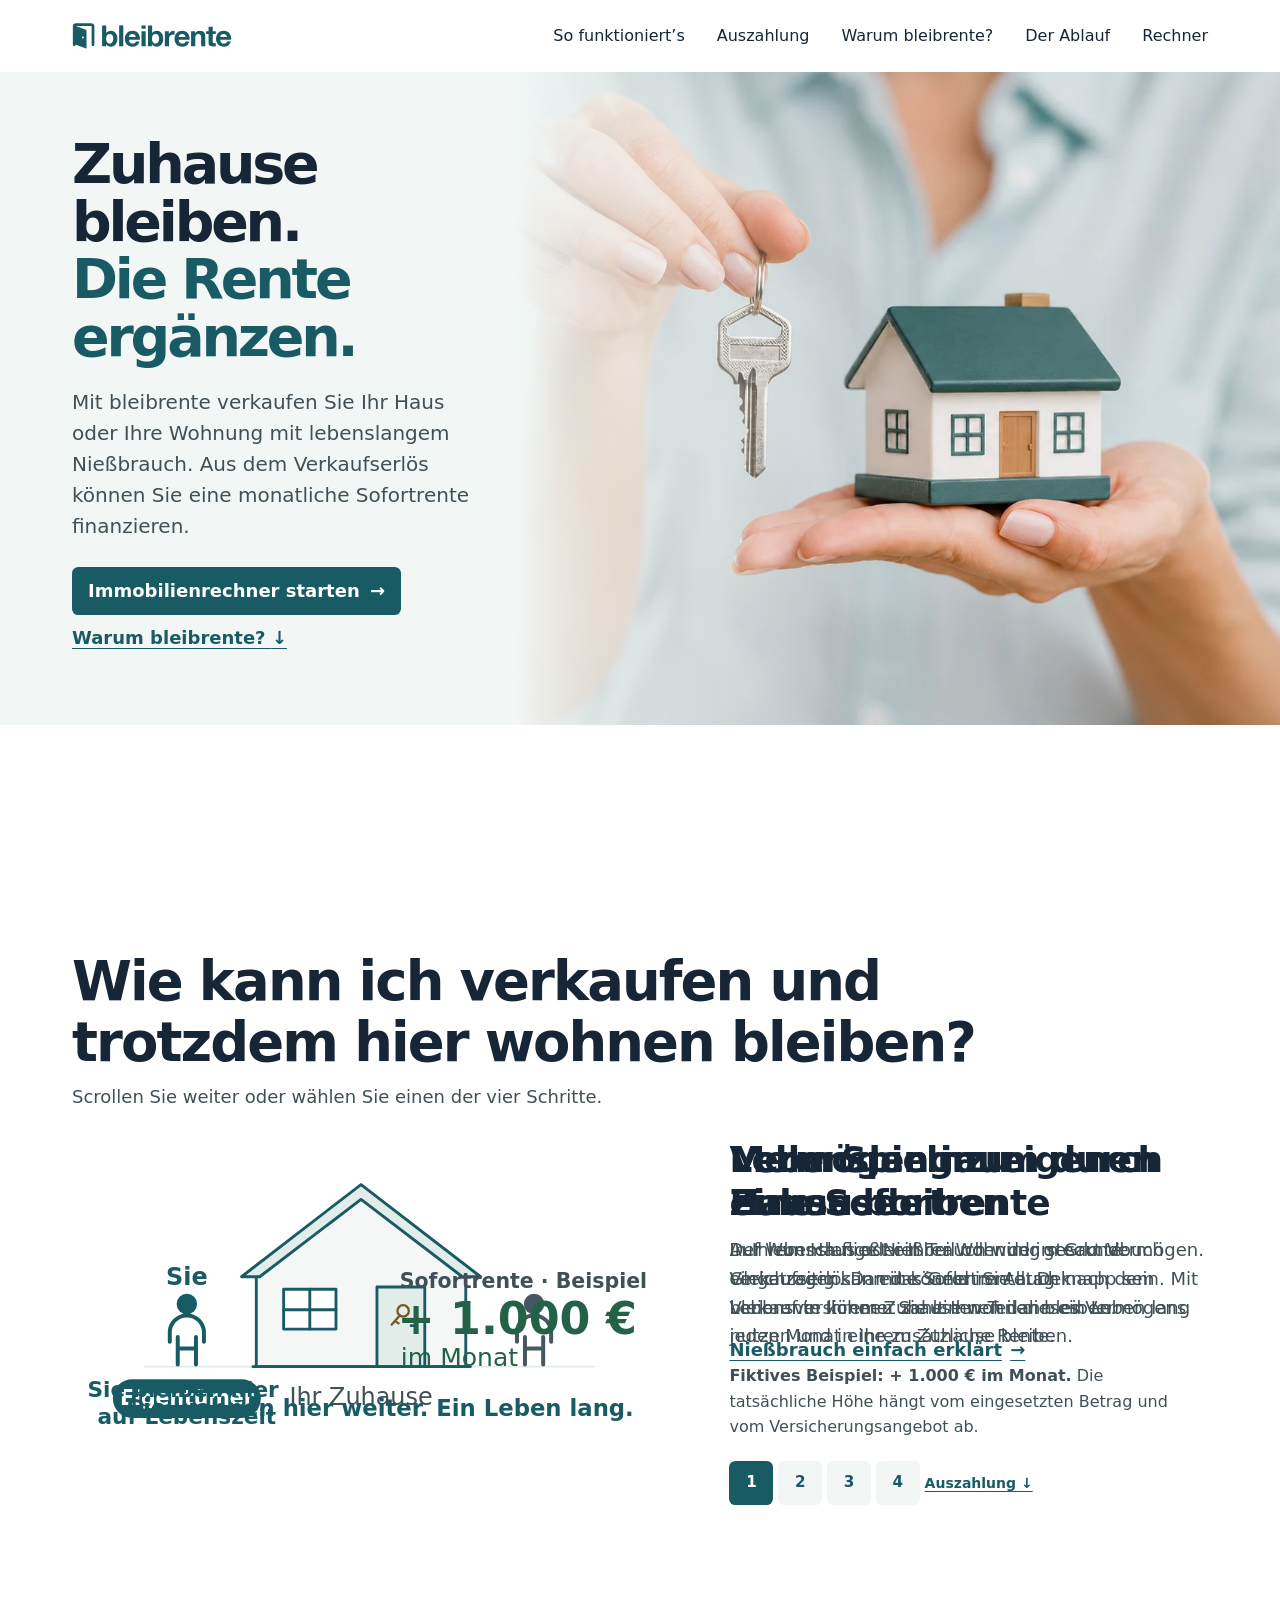
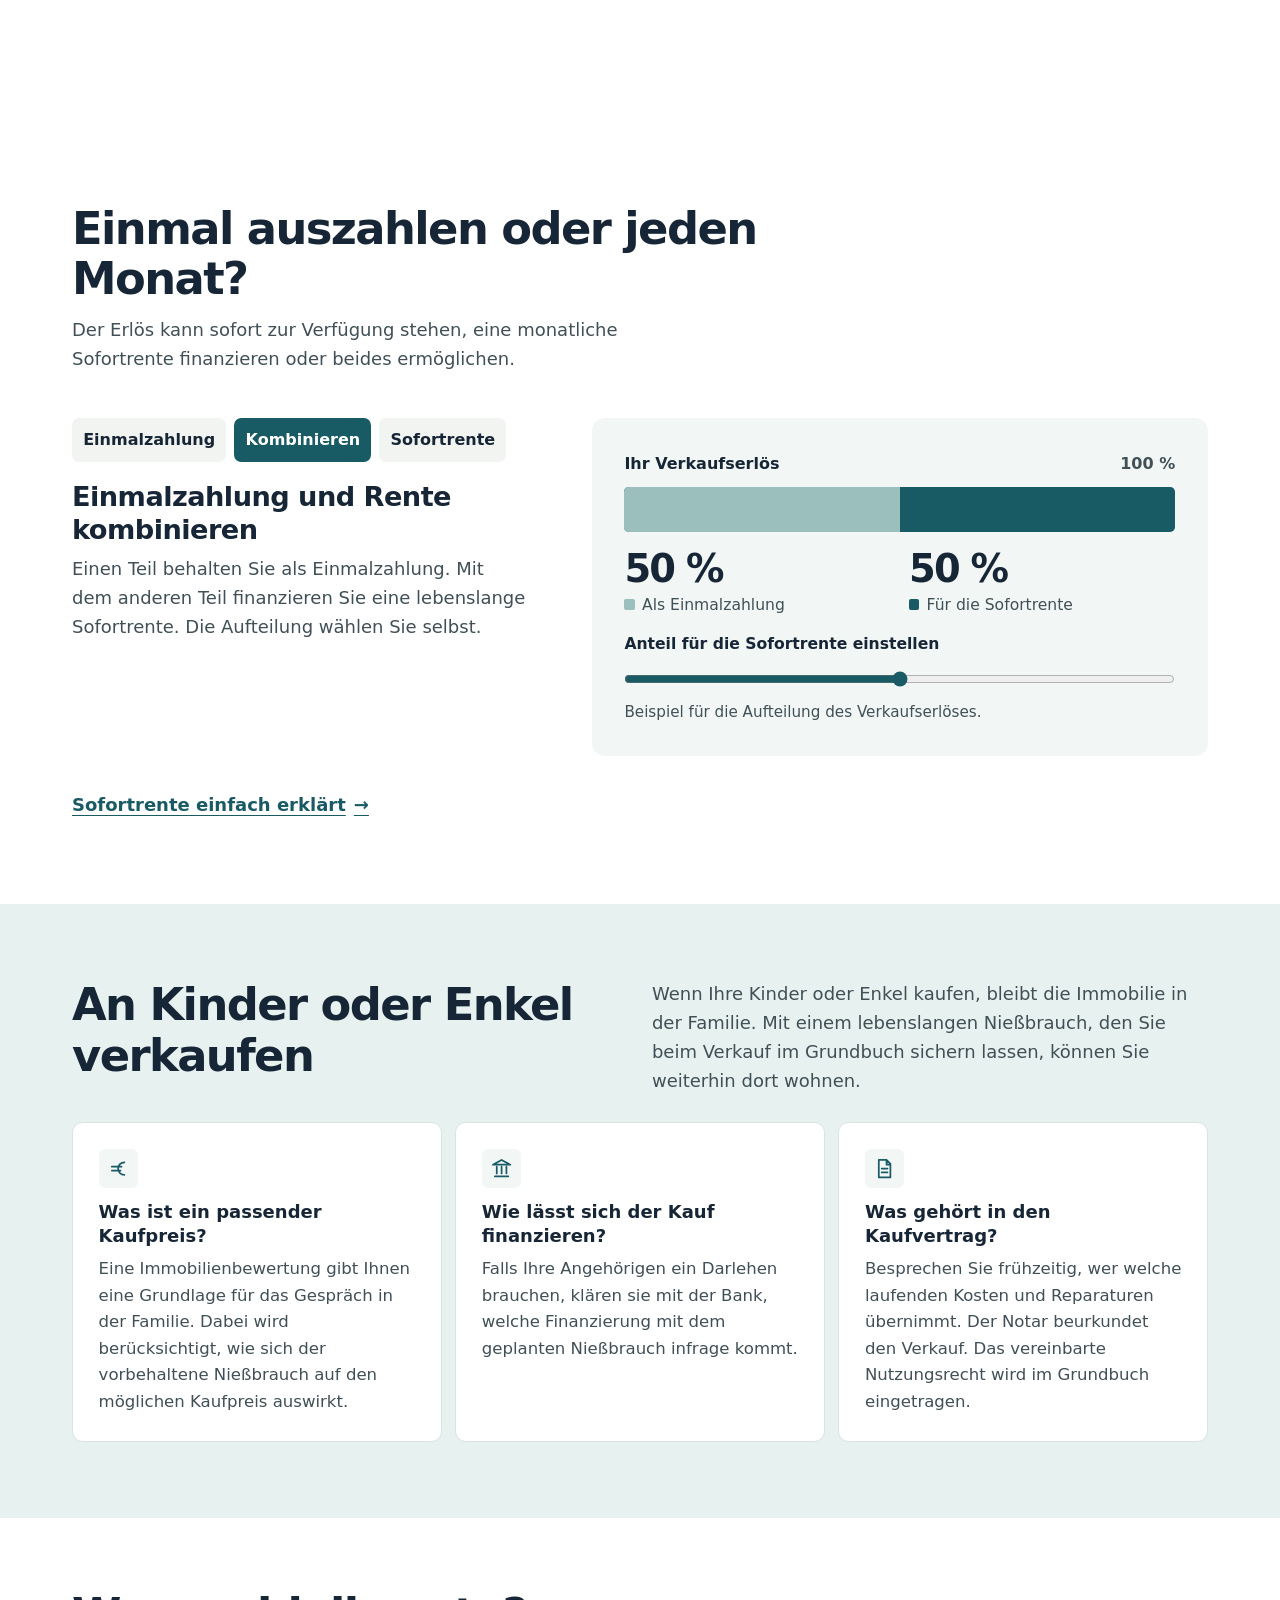
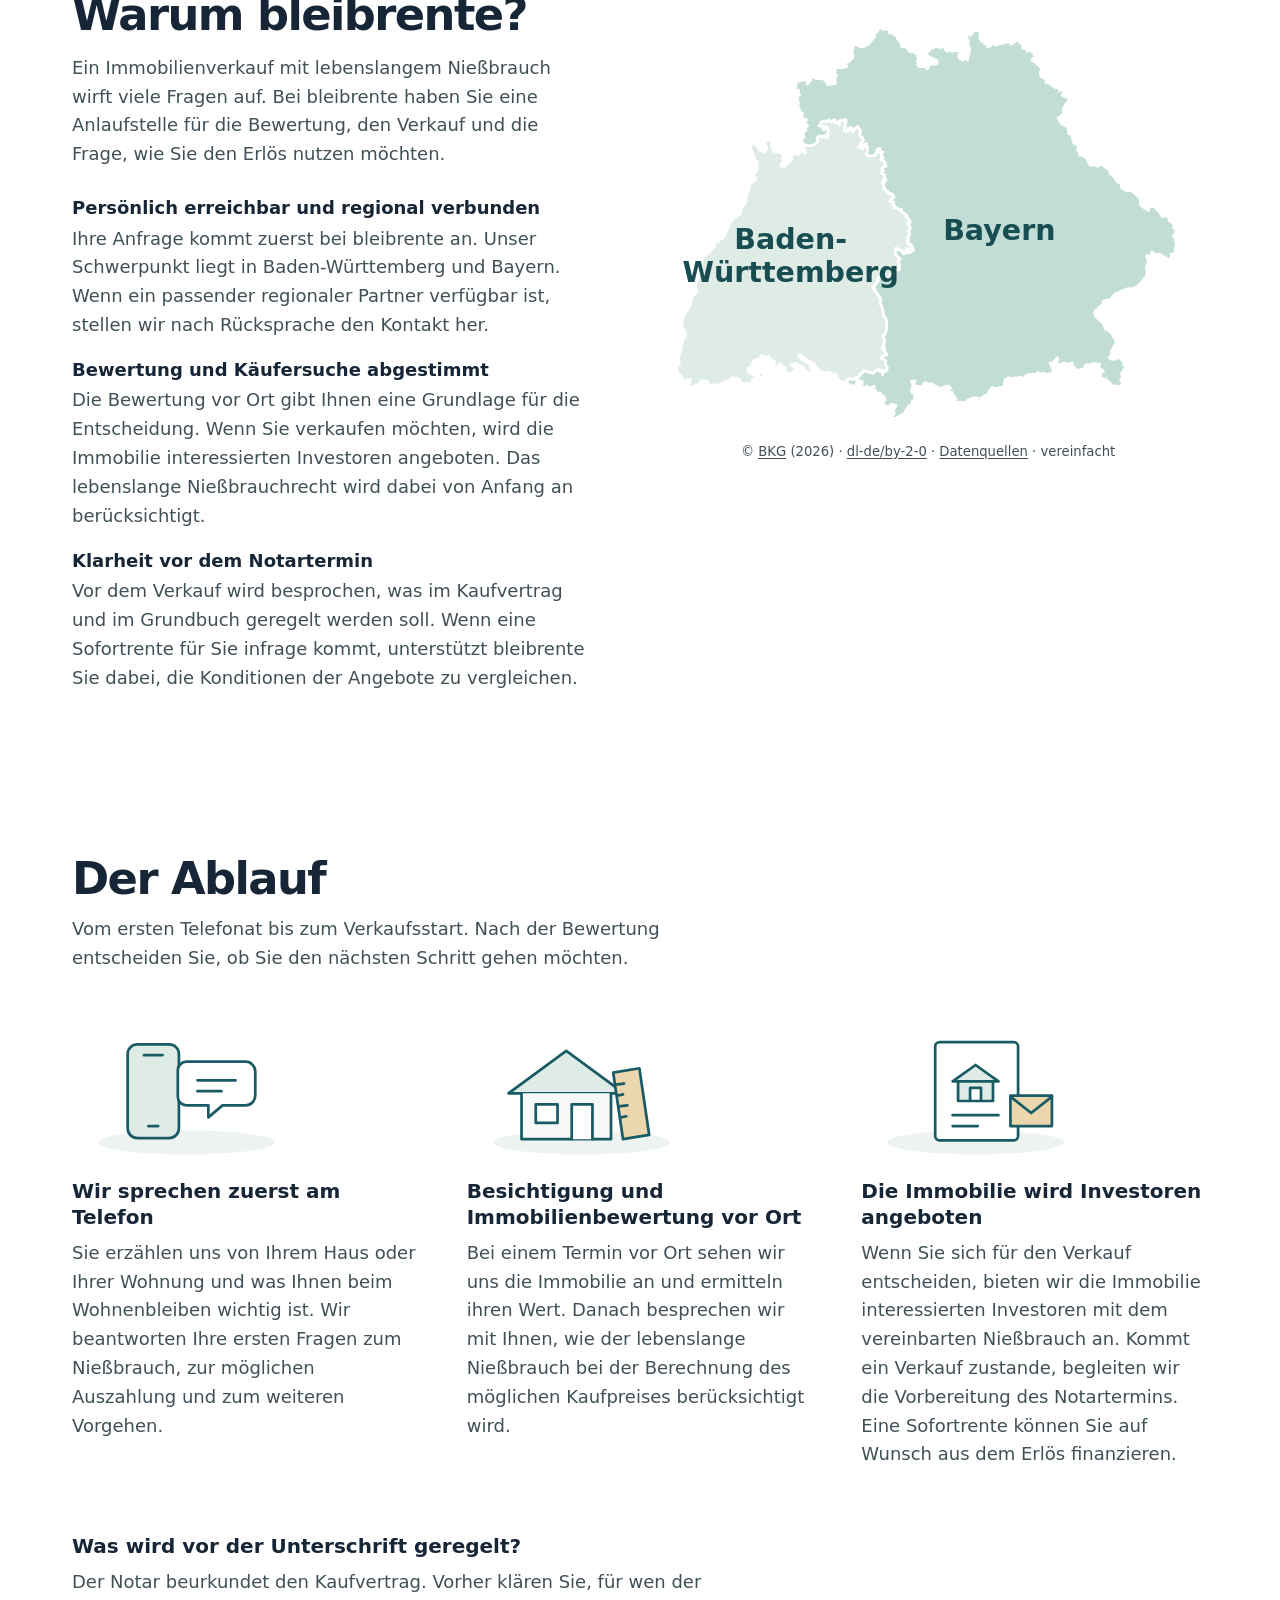
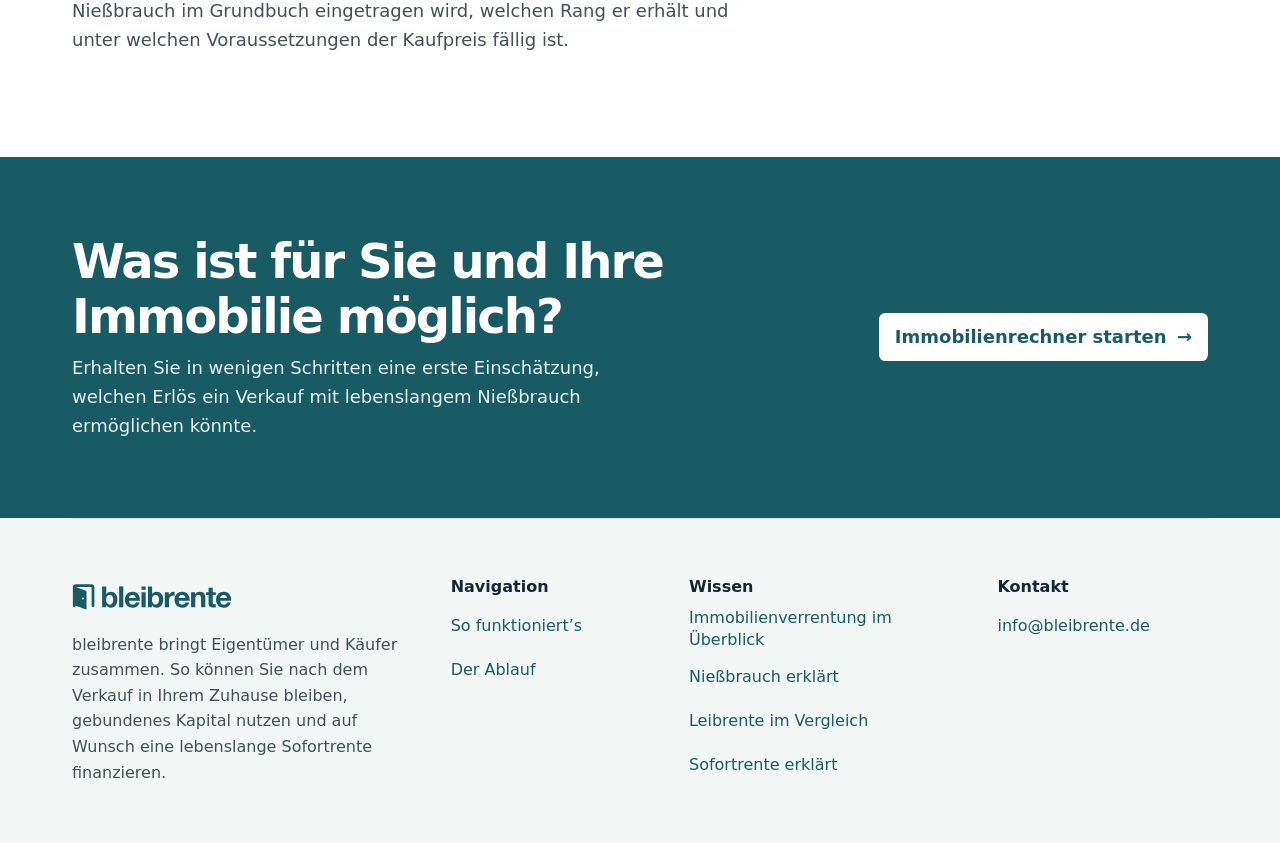
==== index.html @ 64ce85f0 "Führe nach Schritt 4 mit einer Geste zur Auszahlung" ====
<!doctype html>
<html lang="de">
<head>
  <meta charset="utf-8">
  <meta name="viewport" content="width=device-width, initial-scale=1">
  <meta name="robots" content="noindex">
  <title>bleibrente – Zuhause bleiben. Die Rente ergänzen.</title>
  <link rel="icon" type="image/svg+xml" href="bleibrente-tuer-symbol.svg">
  <link rel="stylesheet" href="bleibrente-site.css">
  <style>
    :root {
      color-scheme: light;
      --header-height: 4.5rem;
      --ink: #172636;
      --body: #405056;
      --teal: #195b65;
      --green: #236247;
      --line: #d9e3e2;
      --paper: #f2f7f6;
    }

    * { box-sizing: border-box; }
    body {
      margin: 0;
      background: #fff;
      color: var(--ink);
      font: 1.125rem/1.6 system-ui, sans-serif;
    }

    .hero-inner, .explanation, .payout {
      width: min(71rem, calc(100% - 3rem));
      margin-inline: auto;
    }

    h1, h2, h3, p { margin: 0; }

    .site-header {
      position: fixed;
      z-index: 10;
      inset: 0 0 auto;
      background: #fff;
      transition: box-shadow 220ms ease;
    }

    .site-header.is-scrolled, .site-header:has(.mobile-nav[open]) {
      box-shadow: 0 .4rem 1.6rem #1726360d;
    }

    .site-header .site-shell {
      display: flex;
      align-items: center;
      justify-content: space-between;
      gap: 1rem 2rem;
      height: var(--header-height);
      padding-block: .65rem;
    }

    .site-nav {
      display: flex;
      flex-wrap: wrap;
      align-items: center;
      gap: .1rem clamp(.8rem, 2.6vw, 2rem);
      font-size: 1rem;
    }

    .site-nav a {
      display: inline-flex;
      align-items: center;
      min-height: 44px;
      color: var(--body);
      text-decoration: none;
      text-underline-offset: .22em;
    }

    .site-header:not(.is-scrolled) .desktop-nav a {
      color: var(--ink);
    }

    .mobile-nav { display: none; }

    .site-nav a:hover { color: var(--teal); text-decoration: underline; }
    .brand:focus-visible, .site-nav a:focus-visible {
      outline: 2px solid var(--teal);
      outline-offset: 3px;
    }

    @media (max-width: 60rem) {
      :root { --header-height: 3.75rem; }
      body:has(.mobile-nav[open]) { overflow: hidden; }
      .site-header .desktop-nav { display: none; }
      .mobile-nav { display: block; }
      .mobile-nav summary {
        display: grid;
        place-items: center;
        width: 44px;
        height: 44px;
        padding: 0;
        border-radius: .4rem;
        cursor: pointer;
        color: var(--ink);
        list-style: none;
      }
      .mobile-nav summary::-webkit-details-marker { display: none; }
      .mobile-nav summary:hover, .mobile-nav[open] summary { background: var(--paper); color: var(--teal); }
      .mobile-nav summary:focus-visible { outline: 2px solid currentColor; outline-offset: 3px; }
      .mobile-nav summary svg { width: 1.5rem; height: 1.5rem; }
      .mobile-nav summary .menu-close, .mobile-nav[open] summary .menu-open { display: none; }
      .mobile-nav[open] summary .menu-close { display: block; }
      .site-header:has(.mobile-nav[open])::after {
        content: "";
        position: fixed;
        inset: var(--header-height) 0 0;
        z-index: -1;
        background: #17263629;
      }
      .mobile-nav .site-nav {
        position: absolute;
        inset: calc(100% + .5rem) 1.5rem auto auto;
        z-index: 1;
        display: grid;
        align-content: start;
        width: min(23rem, calc(100% - 2rem));
        max-height: calc(100dvh - var(--header-height) - 1rem);
        overflow-y: auto;
        overscroll-behavior: contain;
        padding: .45rem .9rem;
        border: 1px solid var(--line);
        border-radius: .75rem;
        background: #fff;
        box-shadow: 0 1.1rem 2.75rem #17263624;
        transform-origin: top right;
      }
      .mobile-nav .site-nav a {
        justify-content: space-between;
        gap: .75rem;
        width: 100%;
        min-height: 54px;
        padding: .55rem .4rem;
        color: var(--ink);
        font-size: 1.0625rem;
        font-weight: 620;
      }
      .mobile-nav .site-nav a + a { border-top: 1px solid var(--line); }
      .mobile-nav .site-nav a::after {
        content: "";
        flex: 0 0 .42rem;
        height: .42rem;
        margin-right: .2rem;
        border: solid var(--teal);
        border-width: 1.5px 1.5px 0 0;
        transform: rotate(45deg);
      }
      .mobile-nav .site-nav a:focus-visible { outline-offset: -2px; }
      .mobile-nav .site-nav a:hover { color: var(--teal); }
    }

    @media (max-width: 60rem) and (prefers-reduced-motion: no-preference) {
      .mobile-nav[open] .site-nav { animation: menu-in 250ms cubic-bezier(.2, .7, .25, 1) both; }
      .site-header:has(.mobile-nav[open])::after { animation: backdrop-in 230ms ease both; }
      @keyframes menu-in { from { opacity: 0; transform: translateY(-.45rem) scale(.985); } }
      @keyframes backdrop-in { from { opacity: 0; } }
    }

    @media (max-width: 40rem) {
      .mobile-nav .site-nav { right: 1rem; }
    }

    .hero {
      position: relative;
      overflow: hidden;
      background: var(--paper);
    }

    .hero-media {
      position: absolute;
      inset: var(--header-height) 0 0 37%;
      background: #d7e1e2;
    }

    .hero-media::after {
      position: absolute;
      inset: 0;
      background: linear-gradient(90deg, var(--paper) 5%, transparent 47%);
      content: "";
      pointer-events: none;
    }

    .hero-media img {
      position: absolute;
      inset: 0;
      display: block;
      width: 100%;
      height: 100%;
      object-fit: cover;
      object-position: center;
    }

    .hero-inner {
      display: flex;
      min-height: clamp(31rem, 66vh, 42rem);
      align-items: center;
      padding-block: calc(var(--header-height) + clamp(2.25rem, 5vw, 4rem)) clamp(2.75rem, 5vw, 4rem);
    }

    .hero-copy {
      position: relative;
      z-index: 1;
      width: min(44%, 30rem);
      container-type: inline-size;
    }
    .hero h1 {
      font-size: clamp(2.05rem, 11.55cqi, 3.65rem);
      font-weight: 650;
      letter-spacing: -.057em;
      line-height: 1.04;
    }

    .hero h1 span { display: block; color: var(--teal); }
    .hero p {
      max-width: 32ch;
      margin-top: 1.25rem;
      color: var(--body);
      font-size: clamp(1.0625rem, 1.65vw, 1.25rem);
      line-height: 1.55;
    }

    .hero-link {
      display: inline-flex;
      align-items: center;
      gap: .65rem;
      min-height: 48px;
      margin-top: 1.6rem;
      padding: .55rem 1rem;
      border-radius: .4rem;
      background: var(--teal);
      color: #fff;
      font-weight: 650;
      line-height: 1.35;
      text-decoration: none;
    }

    .hero-link:hover { background: #124750; }
    .hero-link:focus-visible { outline: 2px solid var(--teal); outline-offset: 4px; }
    .hero-actions { display: flex; flex-wrap: wrap; align-items: center; gap: .1rem 1rem; margin-top: 1.6rem; }
    .hero-actions .hero-link, .hero-actions .text-link { margin: 0; }
    .hero-actions .text-link { text-decoration: none; }
    .hero-actions .text-link > span { text-decoration: underline; text-decoration-skip-ink: none; }

    .explanation {
      margin-top: clamp(3.25rem, 7vw, 6rem);
      margin-bottom: 4.5rem;
      scroll-margin-top: calc(var(--header-height) + 1rem);
    }

    .explanation-title, .payout h2 {
      max-width: 30ch;
      font-size: clamp(2rem, 4.5vw, 3.4rem);
      line-height: 1.12;
      letter-spacing: -.035em;
      text-wrap: balance;
    }

    .step h3 {
      font-size: clamp(1.55rem, 3vw, 2.25rem);
      line-height: 1.18;
      letter-spacing: -.025em;
      text-wrap: pretty;
    }

    .intro { margin: .6rem 0 1.25rem; }
    .intro, .step p { color: var(--body); }
    .step p { margin-top: .75rem; max-width: 45ch; }
    .step .example { font-size: 1rem; }
    .step + .step { margin-top: 2.5rem; padding-top: 2rem; border-top: 1px solid var(--line); }

    .text-link {
      color: var(--teal);
      font-weight: 650;
      text-decoration: underline;
      text-underline-offset: .22em;
      display: inline-flex;
      min-height: 44px;
      align-items: center;
      gap: .45em;
      margin-top: .4rem;
    }

    .text-link:hover { color: #124750; }
    .text-link:focus-visible {
      outline: 2px solid var(--teal);
      outline-offset: 4px;
    }

    .payout {
      padding: clamp(3rem, 7vw, 6rem) 0 clamp(3rem, 6vw, 5rem);
      scroll-margin-top: calc(var(--header-height) + 1rem);
    }
    .payout:focus:target { outline: none; }
    .payout h2 { max-width: 27ch; font-size: clamp(1.9rem, 4vw, 2.8rem); text-wrap: wrap; }
    .payout-intro { max-width: 55ch; margin: .75rem 0 0; color: var(--body); }
    .allocation {
      display: grid;
      grid-template-columns: minmax(0, .85fr) minmax(0, 1.15fr);
      gap: 1.75rem clamp(1.75rem, 5vw, 4.25rem);
      align-items: start;
    }
    .allocation {
      --mixed-upfront: 50%;
      grid-template-areas: "choices figure" "copy figure";
      grid-template-rows: auto 1fr;
      row-gap: 1.2rem;
      margin-top: clamp(1.6rem, 4vw, 2.75rem);
    }
    .allocation fieldset { grid-area: choices; min-inline-size: 0; padding: 0; margin: 0; border: 0; }
    .allocation-info { grid-area: copy; }
    .allocation legend { position: absolute; width: 1px; height: 1px; overflow: hidden; clip-path: inset(50%); }

    .allocation-choices { display: flex; flex-wrap: wrap; gap: .5rem; }
    .allocation-choice {
      position: relative;
      display: inline-flex;
      align-items: center;
      min-height: 44px;
      padding: .45rem .7rem;
      border-radius: .45rem;
      background: #f2f4f1;
      font-size: 1rem;
      line-height: 1.35;
      font-weight: 600;
      cursor: pointer;
    }

    .allocation-choice input { position: absolute; width: 1px; height: 1px; opacity: 0; }
    .allocation-choice:hover { background: #e8efea; }
    .allocation-choice:has(:checked) { color: #fff; background: var(--teal); }
    .allocation-choice:has(:focus-visible) { outline: 2px solid var(--teal); outline-offset: 3px; }

    .allocation-view { display: grid; }
    .allocation-copy { grid-area: 1 / 1; visibility: hidden; max-width: 44ch; }
    .allocation-copy h3 { font-size: clamp(1.3rem, 2.4vw, 1.7rem); line-height: 1.2; letter-spacing: -.02em; }
    .allocation-copy p { margin-top: .55rem; color: var(--body); }

    .allocation-figure {
      --upfront: var(--mixed-upfront);
      grid-area: figure;
      margin: 0;
      padding: clamp(1rem, 3vw, 2.05rem);
      background: var(--paper);
      border-radius: .8rem;
    }
    .allocation:has(#payout-upfront:checked) .allocation-figure { --upfront: 100%; }
    .allocation:has(#payout-monthly:checked) .allocation-figure { --upfront: 0%; }
    .allocation-figure figcaption {
      display: flex;
      justify-content: space-between;
      align-items: baseline;
      gap: .7rem;
      font-size: 1rem;
      font-weight: 650;
    }
    .allocation-figure figcaption span { color: var(--body); font-variant-numeric: tabular-nums; white-space: nowrap; }
    .allocation-bar {
      height: clamp(1.7rem, 4vw, 2.85rem);
      margin-top: .65rem;
      border-radius: .3rem;
      background: var(--teal);
      overflow: hidden;
    }
    .allocation-bar span { display: block; width: var(--upfront); height: 100%; background: #9bbfbc; }
    .allocation-shares {
      display: grid;
      grid-template-columns: repeat(2, minmax(0, 1fr));
      gap: .55rem 1.15rem;
      margin: .9rem 0 0;
    }
    .allocation-share { display: flex; flex-direction: column; align-items: flex-start; }
    .allocation-share dt { display: flex; align-items: flex-start; gap: .45rem; color: var(--body); font-size: .975rem; line-height: 1.3; }
    .allocation-share dt::before { content: ""; width: .65rem; height: .65rem; margin-top: .3em; flex: none; border-radius: .12rem; background: #9bbfbc; }
    .allocation-share:last-child dt::before { background: var(--teal); }
    .allocation-share dd {
      order: -1;
      margin: 0 0 .25rem;
      font-size: clamp(1.55rem, 3vw, 2.4rem);
      line-height: 1.15;
      font-weight: 650;
      letter-spacing: -.045em;
      font-variant-numeric: tabular-nums;
    }
    .allocation-adjust { margin-top: 1.05rem; font-size: .975rem; }
    .allocation-adjust label { display: block; font-weight: 650; }
    .allocation-adjust input { display: block; width: 100%; min-height: 44px; margin: 0; accent-color: var(--teal); cursor: pointer; }
    .allocation-adjust input:focus-visible { outline: 2px solid var(--teal); outline-offset: 3px; }
    .allocation-note { color: var(--body); font-size: .95rem; line-height: 1.45; }
    .allocation-figure > .allocation-note { margin-top: .95rem; }
    .allocation [data-pay-show] { display: none; }

    .allocation:has(#payout-upfront:checked) .copy-upfront,
    .allocation:has(#payout-mixed:checked) .copy-mixed,
    .allocation:has(#payout-monthly:checked) .copy-monthly { visibility: visible; }
    .allocation:has(#payout-upfront:checked) [data-pay-show="upfront"],
    .allocation:has(#payout-mixed:checked) [data-pay-show="mixed"],
    .allocation:has(#payout-monthly:checked) [data-pay-show="monthly"] { display: revert; }
    .allocation-adjust [hidden] { display: none; }

    @media (prefers-reduced-motion: no-preference) {
      .allocation-bar span { transition: width .32s ease; }
    }
    .payout-links { display: flex; flex-wrap: wrap; gap: 0 1.5rem; margin-top: clamp(1rem, 3vw, 1.75rem); }
    .payout-links .text-link { margin-top: 0; }
    @media (max-width: 60rem) {
      .allocation { grid-template-columns: minmax(0, .95fr) minmax(0, 1.05fr); }
      .allocation-choices { gap: .4rem; }
      .allocation-choice { padding-inline: .45rem; font-size: .975rem; }
    }
    @media (max-width: 50rem) {
      .allocation { grid-template-columns: minmax(0, 1fr); grid-template-areas: "choices" "figure" "copy"; grid-template-rows: auto; }
    }

    .family-sale {
      background: #e7f1ef;
      scroll-margin-top: var(--header-height);
    }
    .family-sale .site-shell {
      padding-block: clamp(2.5rem, 6vw, 4.75rem);
    }
    .family-intro {
      display: grid;
      grid-template-columns: minmax(0, .95fr) minmax(0, 1.05fr);
      gap: .8rem clamp(1.5rem, 6vw, 5.75rem);
      align-items: start;
    }
    .family-sale h2 {
      max-width: 21ch;
      font-size: clamp(1.9rem, 4vw, 2.8rem);
      letter-spacing: -.035em;
      line-height: 1.12;
    }
    .family-intro p { max-width: 50ch; color: var(--body); }
    .family-questions { margin: 1.65rem 0 0; display: grid; grid-template-columns: repeat(3, minmax(0, 1fr)); gap: .85rem; }
    .family-questions > div { padding: clamp(1rem, 2.6vw, 1.6rem); background: #fff; border: 1px solid var(--line); border-radius: .65rem; }
    .family-questions dt { font-size: 1.125rem; font-weight: 700; line-height: 1.35; }
    .family-questions dd { margin: .5rem 0 0; color: var(--body); font-size: 1.035rem; }
    .family-questions svg { display: block; width: 2.45rem; height: 2.45rem; margin-bottom: .75rem; padding: .5rem; background: var(--paper); border-radius: .4rem; color: var(--teal); }
    .family-questions:focus-visible { outline: 2px solid var(--teal); outline-offset: 3px; }
    .family-controls { display: flex; align-items: center; justify-content: space-between; gap: .65rem; margin-top: .65rem; }
    .family-controls[hidden] { display: none; }
    .family-controls p { color: var(--body); font-size: .95rem; }
    .family-controls div { display: flex; gap: .45rem; }
    .family-controls button { width: 44px; height: 44px; border: 1px solid #a9c7c4; border-radius: 50%; background: #fff; color: var(--teal); font: 650 1.25rem/1 system-ui, sans-serif; cursor: pointer; }
    .family-controls button[aria-disabled="true"] { opacity: .55; cursor: default; }
    .family-controls button:focus-visible { outline: 2px solid var(--teal); outline-offset: 2px; }
    .family-controls button:not([aria-disabled="true"]):hover { background: var(--teal); color: #fff; }
    @media (max-width: 48rem) {
      .family-intro { grid-template-columns: minmax(0, 1fr); }
      .family-questions {
        grid-template-columns: none;
        grid-auto-flow: column;
        grid-auto-columns: clamp(55%, 82%, 22rem);
        gap: .7rem;
        margin-top: 1.15rem;
        padding-bottom: .4rem;
        overflow-x: auto;
        overscroll-behavior-x: contain;
        scroll-snap-type: x mandatory;
        scrollbar-width: thin;
        scrollbar-color: #a9c7c4 transparent;
      }
      .family-questions > div { scroll-snap-align: start; }
    }
    @media (max-width: 48rem) and (prefers-reduced-motion: no-preference) {
      .family-questions { scroll-behavior: smooth; }
    }

    .regional {
      width: min(71rem, calc(100% - 3rem));
      margin-inline: auto;
      scroll-margin-top: calc(var(--header-height) + 1rem);
      display: grid;
      grid-template-columns: minmax(0, 1fr) minmax(0, 1.08fr);
      grid-template-areas: "copy map";
      gap: clamp(1.8rem, 4.5vw, 4rem);
      align-items: start;
      padding: clamp(2.5rem, 6vw, 4.5rem) 0 clamp(3.25rem, 7vw, 6rem);
    }

    .regional-copy { grid-area: copy; }
    .regional:focus { outline: none; }
    .regional:focus-visible h2 { outline: 2px solid var(--teal); outline-offset: .25rem; border-radius: .15rem; width: fit-content; }
    .regional h2 {
      max-width: 18ch;
      font-size: clamp(1.9rem, 4vw, 2.8rem);
      line-height: 1.12;
      letter-spacing: -.035em;
      text-wrap: balance;
    }

    .regional-copy p { max-width: 45ch; margin-top: .85rem; color: var(--body); }
    .regional-map { grid-area: map; margin: 0; padding: .75rem 0; }
    .region-map { width: 100%; max-width: 34rem; height: auto; display: block; margin: 0 auto; }
    .regional-map figcaption { color: var(--body); font-size: .825rem; text-align: center; }
    .regional-map a { color: inherit; text-underline-offset: .15em; }

    .regional-points { margin: 1.65rem 0 .5rem; }
    .regional-points div + div { margin-top: 1.1rem; }
    .regional-points dt { font-weight: 650; line-height: 1.4; }
    .regional-points dd { margin: .25rem 0 0; color: var(--body); }

    .process {
      width: min(71rem, calc(100% - 3rem));
      margin: 0 auto;
      padding: clamp(2rem, 5vw, 4rem) 0 clamp(4rem, 8vw, 7rem);
      scroll-margin-top: calc(var(--header-height) + 1rem);
    }
    .process h2 { font-size: clamp(1.9rem, 4vw, 2.8rem); letter-spacing: -.035em; line-height: 1.12; }
    .process-intro { max-width: 54ch; margin-top: .7rem; color: var(--body); }
    .process ol {
      display: grid;
      grid-template-columns: repeat(3, minmax(0, 1fr));
      gap: clamp(1.65rem, 4vw, 3rem);
      margin: clamp(2rem, 5vw, 3.5rem) 0 0;
      padding: 0;
      list-style: none;
    }
    .process-drawing { display: block; width: min(100%, 15rem); height: auto; margin-bottom: 1rem; }
    .process h3 { font-size: 1.25rem; line-height: 1.3; }
    .process li p { margin-top: .55rem; color: var(--body); }
    .process-proof { max-width: 61ch; margin-top: clamp(2.25rem, 5vw, 4rem); }
    .process-proof p { margin-top: .55rem; color: var(--body); }

    @media (max-width: 52rem) {
      .process ol { grid-template-columns: 1fr; gap: 2.25rem; }
      .process li { max-width: 58ch; }
      .process-drawing { width: min(100%, 11rem); margin-bottom: .65rem; }
    }

    .illustration { display: block; width: 100%; max-width: 37rem; height: auto; margin: 0 auto; }
    .mobile-diagram { display: none; margin: 0 0 1rem; }
    .has-diagrams .mobile-diagram { display: block; }
    .mobile-diagram .role-labels { display: none; }
    .mobile-diagram figcaption { max-width: 37rem; margin: 0 auto; }
    .mobile-roles {
      display: grid;
      grid-template-columns: 2fr 1fr 2fr;
      text-align: center;
      font-size: 1rem;
      line-height: 1.35;
    }
    .mobile-roles span { grid-column: 1; color: var(--teal); }
    .mobile-roles strong,
    .mobile-roles span strong { display: block; }
    .mobile-roles > strong { grid-column: 3; }
    .has-diagrams .mobile-diagram.mobile-income {
      display: grid;
      grid-template-columns: minmax(0, 1.05fr) minmax(0, 1fr);
      align-items: center;
      gap: .35rem .9rem;
      max-width: 30rem;
    }
    .mobile-income .illustration { grid-column: 1; grid-row: 1; }
    .mobile-income figcaption { grid-column: 2; grid-row: 1; margin: 0; font-size: 1rem; line-height: 1.35; }
    .mobile-income strong { display: block; color: var(--green); font-size: clamp(1.5rem, 6vw, 2.125rem); }
    .mobile-income .mobile-stay { grid-column: 1 / -1; margin: 0; color: var(--teal); font-weight: 650; }
    .has-diagrams:not(.enhanced) .example strong {
      position: absolute;
      width: 1px;
      height: 1px;
      overflow: hidden;
      clip-path: inset(50%);
      white-space: nowrap;
    }
    .desktop-diagram, .controls, .scroll-track { display: none; }
    .motion-hint { display: none; }

    .house { transform-origin: 253px 186px; }
    .resident { transform-origin: 100px 198px; }
    .facade { fill: #f4f7f5; }
    .roof { fill: #e2ece8; }
    .window { fill: #fff; }
    .door { fill: #e2ece8; }
    .ground { opacity: .7; }
    .buyer, .living-right, .income-visual, .home-label, .sale-outline { opacity: 0; }
    .ownership-badge { transform: translateX(0); }

    [data-scene="0"] .home-label { opacity: 1; }
    [data-scene="1"] .buyer,
    [data-scene="2"] .buyer,
    [data-scene="1"] .sale-outline,
    [data-scene="2"] .living-right,
    [data-scene="3"] .income-visual { opacity: 1; }
    [data-scene="1"] .facade { fill: #d8ebe8; }
    [data-scene="1"] .roof { fill: #bad8d3; }
    [data-scene="1"] .ownership-badge,
    [data-scene="2"] .ownership-badge { transform: translateX(305px); }
    [data-scene="2"] .door,
    [data-scene="2"] .window { fill: #f7e8bf; }
    [data-scene="3"] .ownership-badge { opacity: 0; transform: translateX(305px); }
    [data-scene="3"] .house { transform: translate(-119px, -12px) scale(.63); }
    [data-scene="3"] .resident { transform: translate(122px, 10px) scale(1.65); }
    [data-scene="3"] :is(.ground, .you-label) { opacity: 0; }

    .stage-heading { margin-bottom: 1.25rem; }
    .enhanced .explanation { scroll-margin-top: var(--header-height); }
    .enhanced .stage-heading { grid-column: 1 / -1; margin-bottom: 0; }
    .enhanced .motion-hint { display: block; margin-bottom: 0; }
    .enhanced .scroll-sequence { --stride: clamp(17rem, 48svh, 25rem); }
    .enhanced .stage {
      position: sticky;
      top: var(--header-height);
      min-height: calc(100vh - var(--header-height));
      min-height: calc(100svh - var(--header-height));
      display: grid;
      grid-template-columns: minmax(0, 1.24fr) minmax(0, 1fr);
      column-gap: clamp(2rem, 5vw, 4.5rem);
      row-gap: clamp(.8rem, 3vh, 1.75rem);
      align-content: center;
      align-items: start;
      padding-block: clamp(1rem, 3vh, 2rem);
      background: #fff;
    }

    .enhanced .scroll-track { display: block; height: calc(var(--stride) * 3); }
    .enhanced .scroll-sequence::after {
      content: "";
      display: block;
      height: var(--stride);
    }
    .enhanced .desktop-diagram { display: block; }
    .enhanced .stage.is-pinned { touch-action: pan-x pinch-zoom; }
    .enhanced.has-diagrams :is(.mobile-diagram, .mobile-diagram.mobile-income) { display: none; }
    .enhanced .steps { display: grid; align-items: start; }
    .enhanced .step {
      grid-area: 1 / 1;
      visibility: hidden;
      opacity: 0;
      transform: translateY(calc(-1 * var(--step-offset, 8px)));
      transition: opacity 170ms ease, transform 250ms ease, visibility 0s 250ms;
      pointer-events: none;
      margin: 0;
      padding: 0;
      border: 0;
    }

    .enhanced .step.active {
      visibility: visible;
      opacity: 1;
      transform: none;
      transition: visibility 0s;
      pointer-events: auto;
      animation: reveal-text 330ms cubic-bezier(.2, .7, .25, 1) both;
    }

    .enhanced .controls {
      display: flex;
      flex-wrap: wrap;
      align-items: center;
      gap: .3rem;
      margin-top: 1.3rem;
    }

    .controls button {
      width: 44px;
      height: 44px;
      padding: 0;
      border: 0;
      border-radius: .4rem;
      background: var(--paper);
      color: var(--teal);
      font: 650 .95rem/1 system-ui, sans-serif;
      cursor: pointer;
    }

    .controls button:hover { background: #e0efed; }
    .controls button[aria-current="step"] { color: #fff; background: var(--teal); }
    .controls button:focus-visible { outline: 2px solid var(--teal); outline-offset: 3px; }
    .sequence-finish {
      display: inline-grid;
      align-items: center;
      min-height: 44px;
      visibility: hidden;
      color: var(--teal);
      font-size: .875rem;
      font-weight: 650;
      text-underline-offset: .22em;
      text-decoration-skip-ink: none;
    }
    .controls:has(button:last-of-type[aria-current="step"]) .sequence-finish { visibility: visible; }
    .sequence-finish:focus-visible { outline: 2px solid var(--teal); outline-offset: 3px; }

    .enhanced .desktop-diagram :is(.house, .resident, .ownership-badge) {
      transition: transform 620ms cubic-bezier(.25, .7, .25, 1), opacity 325ms ease;
    }

    .enhanced .desktop-diagram :is(.buyer, .living-right, .income-visual, .home-label, .sale-outline, .ground) {
      transition: opacity 325ms ease;
    }

    .enhanced .desktop-diagram[data-scene="3"] .income-visual { transition-delay: 220ms; }
    .enhanced .desktop-diagram :is(.facade, .roof, .door, .window) { transition: fill 415ms ease; }

    @keyframes reveal-text {
      from { opacity: 0; transform: translateY(var(--step-offset, 8px)); }
      to { opacity: 1; transform: translateY(0); }
    }

    @media (max-width: 52rem) {
      .enhanced .scroll-sequence { --stride: clamp(14rem, 43svh, 20rem); }
      .enhanced .stage {
        grid-template-columns: minmax(0, 1fr);
        row-gap: clamp(.45rem, 1.65svh, 1rem);
        padding-block: .65rem;
      }

      .enhanced .explanation-title { font-size: clamp(1.5rem, 5.4vw, 2.05rem); }
      .enhanced .motion-hint { display: none; }
      .enhanced .desktop-diagram .illustration { max-height: clamp(7.25rem, 25svh, 13rem); }
      .enhanced .desktop-diagram .ownership-badge text { font-size: 21px; }
      .enhanced .step h3 { font-size: clamp(1.2rem, 4.5vw, 1.6rem); }
      .enhanced .step p { margin-top: .45rem; font-size: 1rem; line-height: 1.45; }
      .enhanced .controls { margin-top: .65rem; }
      .enhanced .step .text-link { margin-top: .15rem; font-size: 1rem; }
    }

    @media (max-width: 48rem) {
      .hero-inner {
        display: grid;
        grid-template-columns: minmax(0, 1fr);
        grid-template-areas: "image" "copy";
        min-height: 0;
        gap: .75rem;
        padding-block: var(--header-height) var(--mobile-section-transition);
      }
      .hero-copy { grid-area: copy; width: 100%; }
      .hero-media {
        position: relative;
        inset: auto;
        grid-area: image;
        width: calc(100% + 3rem);
        margin-inline: -1.5rem;
        aspect-ratio: 16 / 9;
      }
      .hero-media::after {
        background: linear-gradient(180deg, transparent 79%, var(--paper));
      }
      .hero h1 { font-size: clamp(2.15rem, 8.1vw, 3.6rem); }
      .hero p { margin-top: .9rem; max-width: 38ch; }
      .hero-actions { margin-top: 1.4rem; }

      .explanation {
        margin-top: var(--mobile-section-space);
        margin-bottom: var(--mobile-section-transition);
      }
      .payout {
        padding-block: var(--mobile-section-space);
        border-top: 1px solid var(--line);
      }
      .payout .allocation { margin-top: 1.85rem; row-gap: 1.4rem; }
      .payout-links { margin-top: 1.45rem; }

      .family-sale .site-shell { padding-block: var(--mobile-section-space); }
      .family-questions { margin-top: 1.65rem; }
      .family-controls { margin-top: .9rem; }

      .regional {
        grid-template-columns: minmax(0, 1fr);
        grid-template-areas: "intro" "map" "points";
        gap: 1.65rem;
        padding-block: var(--mobile-section-space) var(--mobile-section-transition);
      }
      .regional-copy { display: contents; }
      .regional-intro { grid-area: intro; }
      .regional-map { justify-self: start; width: min(100%, 34rem); padding: .6rem .65rem .8rem; border: 1px solid var(--line); border-radius: .65rem; background: var(--paper); }
      .regional-map .region-map { max-height: 19rem; }
      .regional-points { grid-area: points; margin: 0; }
      .regional-points > div { border-top: 1px solid var(--line); padding-top: 1rem; }
      .regional-points div + div { margin-top: 1.3rem; }

      .process { padding-block: var(--mobile-section-space); border-top: 1px solid var(--line); }
      .process ol { margin-top: 2.45rem; gap: 2.35rem; }
      .process li + li { border-top: 1px solid var(--line); padding-top: 1.25rem; }
      .process-proof { margin-top: 3rem; }
    }

    @media (max-width: 40rem) {
      .hero-inner, .explanation, .payout, .regional, .process { width: calc(100% - 2rem); }
      .hero-media { width: calc(100% + 2rem); margin-inline: -1rem; }
      .intro { margin-bottom: 1.5rem; }
    }

    @media (max-width: 23rem) {
      .enhanced .controls { column-gap: .2rem; }
      .sequence-finish { font-size: .8125rem; }
    }

    @media (prefers-reduced-motion: no-preference) {
      html { scroll-behavior: smooth; }
    }

    @media (prefers-reduced-motion: reduce) {
      *, *::before, *::after { animation: none !important; transition: none !important; }
    }
  </style>
</head>
<body id="seitenanfang">
  <template id="diagram-template">
    <svg class="illustration" viewBox="0 0 520 276" aria-hidden="true" focusable="false" font-family="system-ui, sans-serif">
      <path class="ground" d="M63 200H458" fill="none" stroke="#d9e3e2" stroke-width="1.5" stroke-linecap="round"/>
      <g class="house" stroke="#195b65" stroke-width="2.5" stroke-linejoin="round" stroke-linecap="round">
        <path class="sale-outline" d="M139 119 253 30l114 89h-15v87H154v-87Z" fill="none" stroke="#70a8a0" stroke-width="2"/>
        <path class="facade" d="M161 119 253 48l92 71v81H161Z"/>
        <path class="roof" d="m148 121 105-81 105 81h-16l-89-68-89 68Z"/>
        <path class="window" d="M185 132h46v35h-46Z"/>
        <path d="M208 132v35m-23-17h46" fill="none"/>
        <path class="door" d="M267 200v-70h42v70Z"/>
        <path d="M297 164h4" fill="none"/>
        <path d="M158 200h191" fill="none"/>
      </g>

      <g class="resident">
        <circle cx="100" cy="145" r="9" fill="#195b65"/>
        <path d="M85 178v-8a15 15 0 0 1 30 0v8m-23-4v24m16-24v24m-16-14h16"
              fill="none" stroke="#195b65" stroke-width="3.5" stroke-linecap="round" stroke-linejoin="round"/>
      </g>

      <g class="buyer">
        <circle cx="405" cy="145" r="9" fill="#455760"/>
        <path d="M390 178v-8a15 15 0 0 1 30 0v8m-23-4v24m16-24v24m-16-14h16"
              fill="none" stroke="#455760" stroke-width="3.5" stroke-linecap="round" stroke-linejoin="round"/>
      </g>

      <g class="ownership-badge role-labels">
        <rect x="35" y="211" width="130" height="34" rx="17" fill="#195b65"/>
        <text x="100" y="234" text-anchor="middle" font-size="18" font-weight="650" fill="#fff">Eigentümer</text>
      </g>

      <text class="home-label role-labels" x="253" y="234" text-anchor="middle" font-size="21" fill="#405056">Ihr Zuhause</text>
      <text x="100" y="128" text-anchor="middle" font-size="21" font-weight="650" fill="#195b65" class="you-label role-labels">Sie</text>

      <g class="living-right">
        <circle cx="290" cy="151" r="5" fill="none" stroke="#735821" stroke-width="2"/>
        <path d="M287 155l-7 8m3-3 3 2" fill="none" stroke="#735821" stroke-width="2" stroke-linecap="round"/>
        <text class="role-labels" x="100" y="227" text-anchor="middle" font-size="19" font-weight="650" fill="#195b65">
          <tspan x="100">Sie bleiben hier</tspan>
          <tspan x="100" dy="23">auf Lebenszeit</tspan>
        </text>
      </g>

      <g class="income-visual role-labels">
        <text x="287" y="131" font-size="18" font-weight="600" fill="#405056">Sofortrente · Beispiel</text>
        <text x="285" y="171" font-size="39" font-weight="700" fill="#236247">+ 1.000 €</text>
        <text x="288" y="199" font-size="22" fill="#236247">im Monat</text>
        <text x="47" y="243" font-size="20" font-weight="650" fill="#195b65">Sie wohnen hier weiter. Ein Leben lang.</text>
      </g>
    </svg>
  </template>

  <header class="site-header">
    <div class="site-shell">
      <a class="brand" href="./" aria-label="bleibrente, Startseite"><img src="bleibrente-logo-offene-tuer.svg" width="202" height="38" alt="bleibrente"></a>
      <nav class="site-nav desktop-nav" aria-label="Hauptnavigation">
        <a href="#so-funktionierts">So funktioniert’s</a>
        <a href="#auszahlung">Auszahlung</a>
        <a href="#warum-bleibrente">Warum bleibrente?</a>
        <a href="#ablauf">Der Ablauf</a>
        <a href="immobilienrechner.html" data-open-rechner>Rechner</a>
      </nav>
      <details class="mobile-nav">
        <summary aria-label="Hauptmenü">
          <svg viewBox="0 0 24 24" fill="none" stroke="currentColor" stroke-width="1.8" stroke-linecap="round" aria-hidden="true">
            <path class="menu-open" d="M4 6h16M4 12h16M4 18h16"/>
            <path class="menu-close" d="m6 6 12 12M18 6 6 18"/>
          </svg>
        </summary>
        <nav class="site-nav" aria-label="Hauptnavigation">
          <a href="#so-funktionierts">So funktioniert’s</a>
          <a href="#auszahlung">Auszahlung</a>
          <a href="#warum-bleibrente">Warum bleibrente?</a>
          <a href="#ablauf">Der Ablauf</a>
        </nav>
      </details>
    </div>
  </header>
  <main>
    <header class="hero">
      <div class="hero-inner">
        <div class="hero-copy">
          <h1>Zuhause bleiben. <span>Die Rente ergänzen.</span></h1>
          <p>Mit bleibrente verkaufen Sie Ihr Haus oder Ihre Wohnung mit lebenslangem Nießbrauch. Aus dem Verkaufserlös können Sie eine monatliche Sofortrente finanzieren.</p>
          <div class="hero-actions">
            <a class="hero-link" href="immobilienrechner.html" data-open-rechner>Immobilienrechner starten <span aria-hidden="true">→</span></a>
            <a class="text-link" href="#warum-bleibrente"><span>Warum bleibrente?&nbsp;<span aria-hidden="true">↓</span></span></a>
          </div>
        </div>
        <div class="hero-media">
          <img src="bleibrente-hero-schluessel-hausmodell.webp" alt="Eine Hand hält einen Schlüssel, die andere ein kleines Hausmodell." width="1536" height="864" fetchpriority="high">
        </div>
      </div>
    </header>

    <div class="explanation" id="so-funktionierts">
      <section class="scroll-sequence" aria-labelledby="explanation-title">
        <div class="stage">
          <header class="stage-heading">
            <h2 class="explanation-title" id="explanation-title">Wie kann ich verkaufen und trotzdem hier wohnen bleiben?</h2>
            <p class="intro motion-hint">Scrollen Sie weiter oder wählen Sie einen der vier Schritte.</p>
          </header>
          <div class="desktop-diagram" data-scene="0"></div>
          <div>
            <div class="steps">
              <article class="step">
                <figure class="mobile-diagram" data-scene="0" aria-hidden="true">
                  <figcaption class="mobile-roles"><span>Sie <strong>Eigentümer</strong></span></figcaption>
                </figure>
                <h3>Vermögen im eigenen Zuhause</h3>
                <p>In Ihrem Haus oder Ihrer Wohnung steckt Vermögen. Gleichzeitig kann das Geld im Alltag knapp sein. Mit bleibrente können Sie einen Teil dieses Vermögens nutzen und in Ihrem Zuhause bleiben.</p>
              </article>

              <article class="step">
                <figure class="mobile-diagram" data-scene="1" aria-hidden="true">
                  <figcaption class="mobile-roles"><span>Sie</span><strong>Eigentümer</strong></figcaption>
                </figure>
                <h3>Der Verkauf Ihrer Immobilie</h3>
                <p>Der Käufer wird Eigentümer der Immobilie und zahlt Ihnen den Kaufpreis. Bei der Berechnung wird der Wert des lebenslangen Nießbrauchs abgezogen.</p>
              </article>

              <article class="step">
                <figure class="mobile-diagram" data-scene="2" aria-hidden="true">
                  <figcaption class="mobile-roles"><span><strong>Sie bleiben hier</strong> auf Lebenszeit</span><strong>Eigentümer</strong></figcaption>
                </figure>
                <h3>Lebenslang zu Hause bleiben</h3>
                <p>Der lebenslange Nießbrauch wird im Grundbuch eingetragen. Damit können Sie auch nach dem Verkauf in Ihrem Zuhause wohnen bleiben.</p>
                <a class="text-link" href="niessbrauch.html">Nießbrauch einfach erklärt <span aria-hidden="true">→</span></a>
              </article>

              <article class="step">
                <figure class="mobile-diagram mobile-income" data-scene="3" aria-hidden="true">
                  <figcaption>Sofortrente im Beispiel <strong>+ 1.000 €</strong> im Monat</figcaption>
                  <p class="mobile-stay">Sie wohnen hier weiter. Ein Leben lang.</p>
                </figure>
                <h3>Mehr Spielraum durch eine Sofortrente</h3>
                <p>Auf Wunsch fließt ein Teil oder der gesamte Verkaufserlös in eine Sofortrente. Der Lebensversicherer zahlt Ihnen dann ein Leben lang jeden Monat eine zusätzliche Rente.</p>
                <p class="example"><strong>Fiktives Beispiel: + 1.000 € im Monat.</strong> Die tatsächliche Höhe hängt vom eingesetzten Betrag und vom Versicherungsangebot ab.</p>
              </article>
            </div>

            <div class="controls" role="group" aria-label="Schritt auswählen">
              <button type="button" aria-label="Schritt 1: Vermögen im eigenen Zuhause" aria-current="step">1</button>
              <button type="button" aria-label="Schritt 2: Der Verkauf Ihrer Immobilie">2</button>
              <button type="button" aria-label="Schritt 3: Lebenslang zu Hause bleiben">3</button>
              <button type="button" aria-label="Schritt 4: Mehr Spielraum durch eine Sofortrente">4</button>
              <a class="sequence-finish" href="#auszahlung" aria-label="Weiter zur Auszahlung"><span>Auszahlung&nbsp;<span aria-hidden="true">↓</span></span></a>
            </div>
          </div>
        </div>
        <div class="scroll-track" aria-hidden="true"></div>
      </section>
    </div>

    <section class="payout" id="auszahlung" aria-labelledby="payout-title" tabindex="-1">
      <h2 id="payout-title">Einmal auszahlen oder jeden Monat?</h2>
      <p class="payout-intro">Der Erlös kann sofort zur Verfügung stehen, eine monatliche Sofortrente finanzieren oder beides ermöglichen.</p>

      <div class="allocation">
        <fieldset>
          <legend>Auszahlungswege vergleichen</legend>
          <div class="allocation-choices">
            <label class="allocation-choice">
              <input type="radio" name="payout-choice" id="payout-upfront" aria-describedby="copy-upfront">
              Einmalzahlung
            </label>
            <label class="allocation-choice">
              <input type="radio" name="payout-choice" id="payout-mixed" aria-describedby="copy-mixed" checked>
              Kombinieren
            </label>
            <label class="allocation-choice">
              <input type="radio" name="payout-choice" id="payout-monthly" aria-describedby="copy-monthly">
              Sofortrente
            </label>
          </div>
        </fieldset>

        <figure class="allocation-figure">
          <figcaption>Ihr Verkaufserlös <span>100&nbsp;%</span></figcaption>
          <div class="allocation-bar" aria-hidden="true"><span></span></div>
          <dl class="allocation-shares">
            <div class="allocation-share">
              <dt>Als Einmalzahlung</dt>
              <dd>
                <span data-pay-show="upfront">100&nbsp;%</span>
                <span data-pay-show="mixed" id="payout-upfront-share">50&nbsp;%</span>
                <span data-pay-show="monthly">0&nbsp;%</span>
              </dd>
            </div>
            <div class="allocation-share">
              <dt>Für die Sofortrente</dt>
              <dd>
                <span data-pay-show="upfront">0&nbsp;%</span>
                <span data-pay-show="mixed" id="payout-monthly-share">50&nbsp;%</span>
                <span data-pay-show="monthly">100&nbsp;%</span>
              </dd>
            </div>
          </dl>
          <div class="allocation-adjust" data-pay-show="mixed">
            <div id="payout-adjuster" hidden>
              <label for="payout-monthly-percent">Anteil für die Sofortrente einstellen</label>
              <input type="range" id="payout-monthly-percent" min="5" max="95" value="50" step="5" aria-describedby="payout-example-note">
            </div>
            <p class="allocation-note" id="payout-example-note">Beispiel für die Aufteilung des Verkaufserlöses.</p>
          </div>
          <p class="allocation-note" data-pay-show="monthly">Der gesamte Erlös fließt in den Versicherungsvertrag. Wie hoch die Monatsrente ausfällt, hängt vom gewählten Tarif ab.</p>
        </figure>
        <div class="allocation-info">
          <div class="allocation-view">
            <div class="allocation-copy copy-upfront">
              <h3>Den Erlös auf einmal erhalten</h3>
              <p id="copy-upfront">Der gesamte Erlös steht Ihnen als Einmalzahlung zur Verfügung, etwa als Rücklage oder für größere Ausgaben.</p>
            </div>
            <div class="allocation-copy copy-mixed">
              <h3>Einmalzahlung und Rente kombinieren</h3>
              <p id="copy-mixed">Einen Teil behalten Sie als Einmalzahlung. Mit dem anderen Teil finanzieren Sie eine lebenslange Sofortrente. Die Aufteilung wählen Sie selbst.</p>
            </div>
            <div class="allocation-copy copy-monthly">
              <h3>Monat für Monat mehr Spielraum</h3>
              <p id="copy-monthly">Sie setzen den gesamten Erlös für eine Sofortrente ein. Ein Lebensversicherer zahlt Ihnen dafür lebenslang jeden Monat eine zusätzliche Rente.</p>
            </div>
          </div>
        </div>
      </div>

      <nav class="payout-links" aria-label="Weiterführende Informationen zur Auszahlung">
        <a class="text-link" href="sofortrente.html">Sofortrente einfach erklärt <span aria-hidden="true">→</span></a>
      </nav>
    </section>

    <section class="family-sale" id="familienverkauf" aria-labelledby="family-title">
      <div class="site-shell">
        <div class="family-intro">
          <h2 id="family-title">An Kinder oder Enkel verkaufen</h2>
          <p>Wenn Ihre Kinder oder Enkel kaufen, bleibt die Immobilie in der Familie. Mit einem lebenslangen Nießbrauch, den Sie beim Verkauf im Grundbuch sichern lassen, können Sie weiterhin dort wohnen.</p>
        </div>
        <dl class="family-questions" id="family-questions" aria-label="Fragen zum Familienverkauf">
          <div>
            <dt>
              <svg viewBox="0 0 24 24" fill="none" stroke="currentColor" stroke-width="1.8" stroke-linecap="round" stroke-linejoin="round" aria-hidden="true"><path d="M18 5.5a6 6 0 1 0 0 13M5 10h10M5 14h9"/></svg>
              Was ist ein passender Kaufpreis?
            </dt>
            <dd>Eine Immobilienbewertung gibt Ihnen eine Grundlage für das Gespräch in der Familie. Dabei wird berücksichtigt, wie sich der vorbehaltene Nießbrauch auf den möglichen Kaufpreis auswirkt.</dd>
          </div>
          <div>
            <dt>
              <svg viewBox="0 0 24 24" fill="none" stroke="currentColor" stroke-width="1.8" stroke-linecap="round" stroke-linejoin="round" aria-hidden="true"><path d="m3 8 9-5 9 5H3Zm2 12h14M7 10v7m5-7v7m5-7v7"/></svg>
              Wie lässt sich der Kauf finanzieren?
            </dt>
            <dd>Falls Ihre Angehörigen ein Darlehen brauchen, klären sie mit der Bank, welche Finanzierung mit dem geplanten Nießbrauch infrage kommt.</dd>
          </div>
          <div>
            <dt>
              <svg viewBox="0 0 24 24" fill="none" stroke="currentColor" stroke-width="1.8" stroke-linecap="round" stroke-linejoin="round" aria-hidden="true"><path d="M6 3h8l4 4v14H6zM14 3v5h4m-9 4h6m-6 4h6"/></svg>
              Was gehört in den Kaufvertrag?
            </dt>
            <dd>Besprechen Sie frühzeitig, wer welche laufenden Kosten und Reparaturen übernimmt. Der Notar beurkundet den Verkauf. Das vereinbarte Nutzungsrecht wird im Grundbuch eingetragen.</dd>
          </div>
        </dl>
        <div class="family-controls" hidden>
          <p aria-live="polite">1 von 3</p>
          <div>
            <button type="button" data-family-prev aria-controls="family-questions" aria-label="Vorherige Frage" aria-disabled="true">←</button>
            <button type="button" data-family-next aria-controls="family-questions" aria-label="Nächste Frage">→</button>
          </div>
        </div>
      </div>
    </section>
    <section class="regional" id="warum-bleibrente" aria-labelledby="regional-title" tabindex="-1">
      <div class="regional-copy">
        <div class="regional-intro">
          <h2 id="regional-title">Warum bleibrente?</h2>
          <p>Ein Immobilienverkauf mit lebenslangem Nießbrauch wirft viele Fragen auf. Bei bleibrente haben Sie eine Anlaufstelle für die Bewertung, den Verkauf und die Frage, wie Sie den Erlös nutzen möchten.</p>
        </div>
        <dl class="regional-points">
          <div>
            <dt>Persönlich erreichbar und regional verbunden</dt>
            <dd>Ihre Anfrage kommt zuerst bei bleibrente an. Unser Schwerpunkt liegt in Baden-Württemberg und Bayern. Wenn ein passender regionaler Partner verfügbar ist, stellen wir nach Rücksprache den Kontakt her.</dd>
          </div>
          <div>
            <dt>Bewertung und Käufersuche abgestimmt</dt>
            <dd>Die Bewertung vor Ort gibt Ihnen eine Grundlage für die Entscheidung. Wenn Sie verkaufen möchten, wird die Immobilie interessierten Investoren angeboten. Das lebenslange Nießbrauchrecht wird dabei von Anfang an berücksichtigt.</dd>
          </div>
          <div>
            <dt>Klarheit vor dem Notartermin</dt>
            <dd>Vor dem Verkauf wird besprochen, was im Kaufvertrag und im Grundbuch geregelt werden soll. Wenn eine Sofortrente für Sie infrage kommt, unterstützt bleibrente Sie dabei, die Konditionen der Angebote zu vergleichen.</dd>
          </div>
        </dl>
      </div>

      <figure class="regional-map">
          <svg class="region-map" viewBox="0 0 610 492" role="img" aria-labelledby="region-map-title">
            <title id="region-map-title">Regionaler Schwerpunkt in Baden-Württemberg und Bayern</title>
            <g stroke="#fff" stroke-width="3" stroke-linejoin="round" fill-rule="evenodd">
              <path fill="#dfece6" d="M130.1 408.7L131.6 412.0L129.1 411.4L126.7 412.6L127.9 411.0L126.8 409.0ZM213.1 132.4L212.1 136.6L212.8 138.9L211.3 139.5L212.4 140.7L211.1 143.3L211.7 144.7L213.6 145.5L215.5 144.7L215.6 141.6L217.6 141.5L218.4 140.1L220.0 145.3L225.6 139.5L229.0 143.1L229.8 146.1L228.2 148.3L229.3 150.8L231.1 151.4L232.7 155.6L229.9 157.6L230.5 160.0L227.3 162.7L231.6 164.1L233.0 159.8L236.1 158.8L234.9 161.9L237.3 162.2L236.4 171.1L237.5 172.2L245.5 172.0L246.3 169.6L248.7 168.1L247.3 166.2L249.1 164.0L251.2 164.4L251.2 168.5L254.4 168.5L252.6 171.1L254.6 174.8L253.1 174.9L252.2 177.0L255.6 178.4L257.2 181.6L257.3 183.1L256.1 182.9L258.1 183.9L253.4 186.2L255.0 189.2L253.5 189.8L253.3 191.6L253.8 192.8L256.6 193.6L255.8 196.6L257.9 199.2L256.0 201.7L255.1 200.0L253.9 202.2L255.9 202.9L254.8 203.7L256.6 208.8L255.4 208.5L255.3 210.0L258.1 210.9L259.0 212.7L260.3 212.3L261.7 215.8L263.6 214.7L266.2 216.6L267.0 219.3L264.2 220.6L262.5 223.5L266.5 224.1L265.1 226.3L267.8 228.3L266.8 231.3L270.5 230.7L272.8 233.0L275.4 232.6L275.7 235.6L281.0 239.1L280.3 240.7L281.6 240.4L285.1 246.8L282.0 248.8L284.5 250.5L285.0 254.8L282.7 257.2L284.6 258.8L284.6 261.3L282.2 263.0L283.4 266.1L281.6 266.7L283.0 268.8L281.9 269.9L284.8 272.5L286.2 271.5L285.5 272.3L287.9 275.1L286.9 275.8L289.0 277.8L285.0 280.9L281.6 281.5L283.0 279.9L282.6 277.5L283.9 277.2L281.4 276.4L279.7 280.7L277.3 282.6L275.1 277.9L273.4 278.7L269.0 276.0L268.3 282.5L274.0 288.5L271.7 289.3L271.4 291.2L273.2 294.2L272.2 297.1L273.2 300.0L266.1 301.8L267.1 304.3L261.6 306.6L261.0 308.9L257.6 309.4L255.0 306.4L251.4 309.3L248.7 309.1L248.2 311.9L249.5 312.9L242.9 320.3L243.9 321.9L244.8 320.8L245.8 321.8L245.7 323.9L251.9 332.6L251.5 338.1L253.6 342.2L255.8 352.5L258.9 356.8L258.5 367.7L256.8 373.2L254.2 375.3L256.6 378.8L255.3 385.4L256.2 386.2L253.6 387.8L254.2 389.4L256.1 388.1L255.0 390.7L256.4 389.7L256.0 391.1L259.2 395.4L257.2 395.3L257.3 396.7L254.9 396.3L252.7 398.7L257.6 402.1L257.5 407.5L259.6 409.6L258.7 413.3L257.1 414.6L255.1 413.7L254.1 418.2L252.4 412.8L249.8 413.6L249.6 411.9L247.2 412.6L243.5 416.6L232.8 413.4L231.6 416.0L228.7 417.4L228.7 419.0L224.4 423.3L224.2 421.5L220.7 423.6L216.3 422.3L214.4 423.6L215.1 425.2L213.5 424.9L212.4 426.4L207.5 426.0L204.8 423.6L201.6 417.3L198.7 417.6L193.6 414.9L188.5 416.0L185.0 414.2L178.5 409.4L177.1 405.3L169.5 401.6L162.5 395.5L160.5 395.2L159.9 397.0L164.2 401.2L172.5 406.1L173.2 410.1L176.0 413.1L176.6 415.3L173.1 415.2L172.8 416.9L171.2 415.3L168.5 415.3L167.1 412.7L160.9 411.7L160.7 409.7L164.9 412.4L166.8 412.2L166.1 410.6L156.1 405.0L155.8 405.9L158.3 408.1L153.4 405.9L151.6 407.1L157.5 411.5L151.4 416.3L145.8 416.6L145.6 414.8L143.5 413.2L143.6 411.1L145.7 411.6L145.5 410.2L140.7 409.1L141.3 408.4L139.4 407.5L139.6 405.7L136.3 408.3L136.2 409.9L139.9 411.7L138.0 414.1L132.5 411.7L133.3 408.6L131.0 406.8L132.1 404.7L133.7 404.3L132.5 402.5L129.1 403.0L128.3 399.2L126.2 398.5L126.2 397.4L125.1 398.7L125.8 400.9L123.5 402.8L122.7 397.6L118.8 397.4L118.2 396.2L117.6 398.3L119.0 399.8L116.8 399.4L109.7 402.0L107.5 405.5L107.9 407.7L103.4 410.9L104.8 412.8L103.4 414.0L107.0 416.8L108.8 416.4L109.5 418.9L109.6 417.3L111.2 418.4L114.8 417.9L114.9 415.6L115.7 416.4L116.8 414.8L118.9 415.8L121.6 414.4L123.5 417.4L122.3 419.0L121.2 418.8L122.2 418.2L121.6 417.1L120.6 418.3L121.3 422.3L119.3 424.6L117.5 424.1L118.6 422.5L117.1 420.8L113.5 419.4L112.6 421.7L108.0 423.7L108.9 426.1L111.4 426.5L105.9 428.4L102.6 427.0L101.3 428.5L96.0 427.5L92.8 422.4L89.9 421.8L87.2 423.1L85.2 421.0L81.7 424.5L76.6 426.1L74.8 429.3L72.9 428.4L68.7 430.2L63.0 429.1L61.6 431.0L58.7 430.0L58.7 427.3L57.0 425.1L50.8 424.9L47.6 429.3L39.2 432.1L36.8 431.7L33.7 428.2L38.4 427.7L37.1 424.8L39.1 423.1L37.5 424.2L34.8 423.5L32.4 426.1L31.1 426.0L27.8 418.7L23.7 414.4L23.0 410.1L26.3 405.6L24.8 398.7L28.0 390.6L27.5 385.9L29.6 383.6L29.9 379.0L33.6 373.3L32.6 369.9L28.9 364.9L29.9 353.7L38.1 340.4L40.7 329.6L45.3 326.2L44.5 316.9L47.4 309.0L47.8 304.6L51.0 301.8L50.8 292.1L54.4 284.5L58.9 281.7L65.5 273.9L66.3 269.1L70.1 268.7L71.5 265.2L74.6 265.0L76.5 263.3L80.9 252.0L86.1 243.2L94.3 237.6L96.6 229.9L100.8 224.1L101.7 214.8L105.0 207.8L103.2 207.9L103.6 206.0L112.3 198.3L109.1 194.1L113.1 188.7L113.5 185.4L111.1 187.4L110.3 186.0L113.1 183.6L114.2 179.3L108.5 177.2L110.4 174.5L106.2 163.3L106.9 159.4L110.5 158.6L117.2 166.8L120.6 168.0L123.0 166.8L124.1 164.6L121.8 155.8L130.3 154.1L129.2 155.5L129.8 156.2L128.6 155.8L130.8 157.3L129.3 160.6L131.5 164.3L131.2 165.9L134.1 167.4L133.3 168.2L135.2 167.7L139.5 169.1L140.4 167.3L141.5 167.4L141.1 169.9L142.5 171.9L143.8 170.4L148.3 170.2L148.2 172.8L146.2 175.1L145.1 175.1L144.1 172.9L141.9 174.8L142.8 180.0L140.2 181.5L139.9 183.6L141.5 184.6L142.3 182.9L144.1 184.6L147.6 181.3L148.4 178.3L149.4 179.0L152.7 176.7L151.1 174.6L152.0 172.6L153.0 173.1L152.8 170.0L154.2 170.5L155.8 169.3L158.2 171.0L160.5 170.8L162.6 166.8L165.6 167.2L166.2 169.4L168.0 168.4L166.9 166.1L164.3 165.0L163.3 160.7L164.2 162.5L165.6 162.6L166.4 160.1L173.9 160.8L178.6 159.4L181.7 155.3L180.4 152.8L183.3 150.0L186.8 151.4L188.8 149.5L190.1 151.5L192.2 151.2L193.3 149.4L191.4 147.8L193.3 145.2L193.2 142.3L190.3 139.8L190.1 142.9L187.9 143.4L186.7 141.5L189.4 140.2L182.6 138.8L184.9 138.1L184.3 134.9L189.2 133.4L190.8 134.6L193.7 132.0L196.6 134.6L198.4 132.3L200.3 132.0L201.5 135.4L204.2 135.0L205.7 137.9L205.7 133.0L213.0 131.6Z"/>
              <path fill="#c1ddd5" d="M405.9 42.5L408.1 43.5L408.5 46.3L409.8 45.6L411.5 47.0L411.1 52.0L414.4 52.4L417.2 55.3L417.2 54.5L421.0 54.1L420.9 55.3L424.0 57.3L423.9 59.5L425.4 61.3L421.4 64.8L424.6 67.4L426.7 66.8L427.5 70.1L428.9 69.8L429.6 71.6L430.8 71.6L430.1 72.1L432.6 75.6L430.9 79.0L431.5 83.3L434.4 85.4L435.6 84.9L438.2 87.6L437.1 90.1L441.9 90.6L442.8 93.2L443.9 92.3L446.5 95.2L452.0 96.9L452.2 99.3L455.2 98.0L458.1 100.7L455.7 103.9L456.2 105.3L462.6 107.4L462.9 109.9L458.7 116.0L458.8 118.6L457.4 118.1L456.7 119.3L456.9 125.6L450.9 130.2L454.9 136.7L459.2 138.9L461.8 138.6L462.8 147.8L465.6 147.4L468.5 158.1L471.4 159.6L472.7 158.8L473.5 160.0L472.8 166.3L474.3 167.4L475.0 171.7L479.7 172.8L484.1 176.6L484.3 179.2L487.0 183.1L491.9 182.8L495.8 184.4L495.1 182.0L500.6 182.5L506.5 187.3L508.4 187.4L509.1 192.8L511.0 192.7L511.5 194.5L513.3 194.8L513.9 197.2L516.5 198.5L516.2 200.5L521.8 204.2L521.9 208.1L523.1 209.4L527.9 211.9L532.5 210.9L542.5 219.4L543.5 227.9L545.6 229.7L552.3 233.5L552.8 229.8L559.2 229.2L561.6 232.9L563.7 231.9L563.1 233.2L567.9 240.8L573.7 239.6L576.5 246.4L579.0 246.8L581.3 251.1L580.4 253.2L583.6 254.3L582.1 259.8L580.2 262.1L582.0 263.9L584.1 263.8L583.8 265.0L582.0 265.1L583.7 273.5L581.7 277.7L582.2 280.1L579.4 283.8L577.8 282.5L577.5 287.1L575.9 289.4L564.1 282.6L561.5 283.8L555.9 280.2L555.6 282.7L553.2 285.0L550.9 284.1L549.9 285.0L552.0 291.0L549.7 298.3L551.0 301.6L549.4 308.3L542.1 316.8L535.7 321.2L528.9 321.4L515.2 327.0L509.7 333.7L501.9 335.3L500.3 339.9L496.0 342.9L495.1 346.0L492.6 345.7L491.9 348.2L493.0 352.6L501.6 360.2L503.9 366.9L508.0 367.9L508.5 370.0L509.8 369.3L516.3 381.4L510.1 392.3L511.7 393.1L508.4 398.8L510.3 400.5L514.7 400.7L518.5 398.4L524.5 402.9L524.3 405.2L526.4 409.7L523.4 414.3L524.3 416.1L521.8 416.8L523.2 419.6L521.0 423.6L522.6 425.1L522.8 429.0L520.9 429.9L519.3 432.9L516.6 430.3L515.9 431.8L510.2 429.0L507.5 425.8L504.9 424.8L504.4 422.7L501.7 423.0L499.5 421.6L498.0 418.6L499.2 415.6L501.9 414.0L495.7 409.1L497.6 405.9L495.5 407.5L493.2 405.4L489.8 405.2L485.6 407.0L481.9 406.7L479.3 412.4L475.7 412.0L472.5 413.7L466.9 407.4L466.7 404.6L459.9 406.4L457.5 404.7L450.2 407.4L448.8 405.5L450.7 400.3L450.0 398.9L445.4 403.9L441.7 404.8L445.3 412.7L445.9 417.3L443.7 418.2L443.7 416.4L439.2 417.7L433.3 416.2L429.5 417.3L428.2 415.5L425.4 417.3L419.7 417.4L414.5 419.1L413.6 421.9L407.9 420.8L397.0 422.2L394.9 420.9L394.7 422.7L392.1 422.8L390.6 426.2L390.8 430.2L389.4 431.7L383.4 433.2L378.3 433.0L377.2 431.9L372.5 437.9L374.9 438.5L376.1 441.4L368.5 441.0L366.7 443.4L364.3 444.1L364.3 446.8L362.8 448.1L358.5 448.6L360.9 444.1L356.7 443.5L349.7 446.5L348.6 448.8L335.4 448.6L336.5 444.5L331.3 439.1L332.1 437.8L326.0 437.7L326.0 435.5L330.3 433.5L327.7 430.4L317.6 433.8L315.7 431.1L310.0 429.9L309.7 428.0L304.6 428.1L301.2 426.7L298.7 431.6L291.4 430.8L288.3 428.8L286.3 435.8L287.4 438.3L289.7 439.3L290.5 445.3L287.0 448.2L287.1 452.2L283.3 452.9L277.6 462.5L274.5 463.2L268.8 467.2L266.0 466.4L263.5 467.3L263.9 463.9L267.3 461.8L265.7 459.8L269.0 452.3L264.0 451.0L262.6 454.2L258.4 453.3L256.7 456.2L255.3 450.2L253.8 448.8L257.0 446.3L255.7 442.2L253.8 442.7L251.4 438.5L247.0 438.7L247.0 436.5L244.2 434.1L244.7 430.8L243.6 431.2L244.0 432.3L242.0 431.9L240.2 433.0L236.5 430.6L235.9 433.2L230.6 430.7L231.3 425.5L227.2 424.4L224.5 427.8L222.9 432.7L221.3 430.4L218.5 431.6L218.3 429.6L212.0 427.7L211.3 426.0L215.0 425.3L214.4 423.6L216.3 422.3L220.7 423.6L224.2 421.5L224.4 423.3L228.7 419.0L228.7 417.4L231.6 416.0L232.8 413.4L243.5 416.6L247.2 412.6L249.6 411.9L249.8 413.6L252.4 412.8L254.1 418.2L255.1 413.7L257.1 414.6L258.8 413.1L259.6 409.6L257.5 407.5L257.6 402.1L252.7 398.7L254.9 396.3L257.3 396.7L257.2 395.3L259.2 395.4L256.0 391.1L256.4 389.7L255.0 390.7L256.1 388.1L254.2 389.4L253.6 387.8L256.2 386.2L255.3 385.4L256.6 378.8L254.2 375.3L256.8 373.2L258.5 367.7L258.9 356.8L255.8 352.5L253.6 342.2L251.5 338.1L251.9 332.6L245.7 323.9L245.8 321.8L244.8 320.8L243.9 321.9L242.9 320.3L249.5 312.9L248.2 311.9L248.7 309.1L251.4 309.3L255.0 306.4L257.6 309.4L261.0 308.9L261.6 306.6L267.1 304.3L266.1 301.8L273.2 300.0L272.2 297.1L273.2 294.2L271.4 291.2L271.7 289.3L274.0 288.5L268.3 282.5L269.0 276.0L273.4 278.7L275.1 277.9L277.3 282.6L279.7 280.7L281.4 276.4L283.9 277.2L282.6 277.5L283.0 279.9L281.6 281.5L285.0 280.9L289.0 277.8L286.9 275.8L287.9 275.1L285.5 272.3L286.2 271.5L284.8 272.5L281.9 269.9L283.0 268.8L281.6 266.7L283.4 266.1L282.2 263.0L284.6 261.3L284.6 258.8L282.7 257.2L285.0 254.8L284.5 250.5L282.0 248.8L285.1 247.2L283.4 245.1L284.5 244.4L282.7 243.4L281.6 240.4L280.3 240.7L281.0 239.1L280.0 238.1L275.7 235.6L275.4 232.6L272.8 233.0L270.5 230.7L266.8 231.3L267.8 228.3L265.1 226.3L266.5 224.1L262.5 223.5L264.2 220.6L267.0 219.3L266.2 216.6L263.6 214.7L261.7 215.8L260.3 212.3L259.0 212.7L258.1 210.9L255.3 210.0L255.4 208.5L256.6 208.8L254.8 203.7L255.9 202.9L253.9 202.2L255.1 200.0L256.0 201.7L257.9 199.2L255.8 196.6L256.6 193.6L253.8 192.8L253.3 191.6L253.5 189.8L255.0 189.2L253.4 186.2L258.1 183.9L256.1 182.9L257.3 183.1L257.2 181.6L255.6 178.4L252.2 177.0L253.1 174.9L254.6 174.8L252.6 171.1L254.4 168.5L251.2 168.5L251.2 164.4L249.1 164.0L247.3 166.2L248.7 168.1L246.3 169.6L245.7 171.9L239.7 172.8L236.4 171.1L237.3 162.2L234.9 161.7L236.1 158.8L233.0 159.8L231.6 164.1L227.4 162.9L230.6 159.9L229.9 157.6L232.7 155.6L231.1 151.4L228.9 150.1L228.3 147.2L229.8 145.8L229.0 143.1L225.9 140.9L226.2 139.5L222.1 142.3L221.0 145.3L220.0 145.2L218.4 140.1L217.6 141.5L215.6 141.6L215.5 144.7L213.6 145.5L211.1 143.3L212.4 141.1L211.3 139.5L212.9 138.6L212.1 136.6L213.3 134.9L213.0 131.6L205.5 133.1L205.6 137.9L204.2 135.0L201.5 135.4L200.5 132.1L198.4 132.3L196.5 134.6L193.5 132.0L190.8 134.6L189.2 133.4L184.3 134.9L184.9 138.1L182.6 138.6L189.4 140.2L186.7 141.5L187.9 143.4L190.1 142.9L189.9 140.5L191.6 140.1L193.5 144.4L191.5 147.7L193.3 149.4L192.2 151.2L190.1 151.5L188.8 149.5L186.8 151.4L183.3 150.0L180.4 152.8L181.7 155.3L178.6 159.4L173.9 160.8L167.2 160.9L164.2 157.1L162.7 157.0L162.7 154.7L165.8 151.7L164.7 144.9L167.9 144.0L167.6 142.0L170.0 138.3L166.2 136.2L168.6 133.0L168.4 131.4L164.8 131.9L163.6 128.3L164.3 124.3L162.5 126.4L162.1 124.4L160.2 125.0L159.9 121.8L161.3 121.7L159.0 116.0L159.8 114.0L158.3 105.5L159.0 104.4L161.2 104.8L160.0 103.8L159.7 98.7L155.7 98.4L155.0 97.0L156.9 94.7L156.8 91.8L158.6 89.1L167.3 87.1L170.2 88.3L169.8 91.9L173.4 87.0L172.7 85.6L176.0 84.0L178.6 85.4L183.4 86.1L185.1 85.1L186.3 86.4L189.0 86.4L192.5 92.7L201.0 91.3L200.5 84.4L202.5 82.4L199.7 80.4L201.2 77.2L199.3 73.6L199.9 71.4L203.4 73.9L206.3 72.8L206.9 74.2L213.8 72.6L214.2 71.8L211.5 70.2L212.8 67.8L217.1 66.3L220.7 62.3L220.8 58.2L219.6 56.2L221.9 46.8L223.5 47.8L225.4 47.1L225.9 48.6L230.3 50.5L231.2 49.0L232.3 50.3L238.6 47.0L245.0 39.2L245.4 34.6L248.2 32.9L251.1 28.1L252.7 28.4L254.0 30.8L254.8 29.6L256.9 30.8L257.1 29.6L259.3 29.2L259.7 31.0L261.8 32.3L261.7 34.8L263.9 34.7L268.2 37.4L270.2 37.0L270.8 40.8L273.5 44.4L274.7 44.4L273.8 45.3L276.6 46.2L275.0 48.4L275.9 50.4L280.6 49.0L281.9 52.6L284.5 53.4L284.4 55.3L286.1 54.7L286.3 56.0L288.8 54.0L290.4 57.6L293.7 58.0L293.1 61.4L294.2 63.4L293.0 66.3L294.4 66.3L293.6 67.5L294.8 69.3L293.6 69.7L295.0 72.6L301.4 72.2L304.0 75.0L305.2 73.9L305.2 68.7L308.4 70.1L311.0 68.6L313.1 70.4L315.4 68.5L314.9 65.3L311.2 64.8L311.1 63.2L308.3 63.2L303.4 58.9L304.6 55.9L303.4 56.1L303.4 53.8L306.7 54.4L309.3 50.8L310.9 51.6L313.1 49.7L315.8 50.3L317.0 49.1L318.5 51.2L322.3 49.6L326.5 55.4L327.7 54.7L327.1 53.0L330.5 53.4L331.4 55.6L335.0 54.5L335.3 52.7L337.5 52.5L337.7 54.8L339.6 54.2L341.4 57.2L339.1 60.3L340.4 63.3L343.7 63.8L342.9 65.1L344.0 65.3L344.8 62.3L349.6 65.2L349.4 61.2L351.0 60.1L350.1 56.0L351.4 56.2L350.1 54.0L352.0 52.9L349.6 47.7L350.3 43.4L348.4 41.2L348.3 37.4L351.9 36.2L352.1 37.6L352.8 35.8L354.7 35.4L354.5 33.1L356.7 32.6L356.6 31.3L363.7 32.3L364.7 33.9L362.9 34.8L363.2 41.5L365.9 43.0L365.3 44.4L368.5 42.9L368.4 46.9L371.8 47.6L372.0 50.4L375.4 49.0L376.4 46.8L378.2 46.4L380.9 48.4L387.9 45.9L388.5 46.9L390.9 44.9L392.5 45.6L391.5 44.3L393.4 44.7L394.0 43.7L397.9 45.5L397.9 47.4ZM288.4 428.8L290.7 424.9L286.3 425.4Z"/>
            </g>
            <g fill="#184d52" text-anchor="middle" font-family="system-ui, sans-serif" font-size="32" font-weight="650">
              <text x="151" y="277"><tspan x="151">Baden-</tspan><tspan x="151" dy="37">Württemberg</tspan></text>
              <text x="385" y="267">Bayern</text>
            </g>
          </svg>
          <figcaption>© <a href="https://www.bkg.bund.de">BKG</a> (2026) · <a href="https://www.govdata.de/dl-de/by-2-0">dl-de/by-2-0</a> · <a href="https://sgx.geodatenzentrum.de/web_public/gdz/datenquellen/datenquellen_vg_nuts.pdf">Datenquellen</a> · vereinfacht</figcaption>
      </figure>

    </section>

    <section class="process" id="ablauf" aria-labelledby="process-title" tabindex="-1">
      <h2 id="process-title">Der Ablauf</h2>
      <p class="process-intro">Vom ersten Telefonat bis zum Verkaufsstart. Nach der Bewertung entscheiden Sie, ob Sie den nächsten Schritt gehen möchten.</p>
      <ol role="list">
        <li>
          <svg class="process-drawing" viewBox="0 0 220 122" aria-hidden="true" focusable="false">
            <ellipse cx="105" cy="104" rx="81" ry="11" fill="#edf3f0"/>
            <g stroke="#195b65" stroke-width="2.5" stroke-linecap="round" stroke-linejoin="round">
              <rect x="51" y="14" width="47" height="86" rx="9" fill="#dfece6"/>
              <path d="M66 24h17m-13 65h9" fill="none"/>
              <path d="M105 30h54a9 9 0 0 1 9 9v22a9 9 0 0 1-9 9h-21l-13 11V70h-20a8 8 0 0 1-8-8V38a8 8 0 0 1 8-8Z" fill="#fff"/>
              <path d="M115 47h35m-35 10h22" fill="none"/>
            </g>
          </svg>
          <h3>Wir sprechen zuerst am Telefon</h3>
          <p>Sie erzählen uns von Ihrem Haus oder Ihrer Wohnung und was Ihnen beim Wohnenbleiben wichtig ist. Wir beantworten Ihre ersten Fragen zum Nießbrauch, zur möglichen Auszahlung und zum weiteren Vorgehen.</p>
        </li>
        <li>
          <svg class="process-drawing" viewBox="0 0 220 122" aria-hidden="true" focusable="false">
            <ellipse cx="105" cy="104" rx="81" ry="11" fill="#edf3f0"/>
            <g stroke="#195b65" stroke-width="2.5" stroke-linecap="round" stroke-linejoin="round">
              <path d="M38 59 91 20l53 39H38Z" fill="#dfece6"/>
              <path d="M50 59v42h82V59" fill="#f6f9f7"/>
              <path d="M63 69h20v17H63zM96 101V69h19v32" fill="#fff"/>
              <path d="m143 101-9-61 24-4 9 61z" fill="#ecd6ad"/>
              <path d="m136 51 8-1m-6 11 5-1m-4 11 8-1m-6 11 5-1" fill="none"/>
            </g>
          </svg>
          <h3>Besichtigung und Immobilienbewertung vor Ort</h3>
          <p>Bei einem Termin vor Ort sehen wir uns die Immobilie an und ermitteln ihren Wert. Danach besprechen wir mit Ihnen, wie der lebenslange Nießbrauch bei der Berechnung des möglichen Kaufpreises berücksichtigt wird.</p>
        </li>
        <li>
          <svg class="process-drawing" viewBox="0 0 220 122" aria-hidden="true" focusable="false">
            <ellipse cx="105" cy="104" rx="81" ry="11" fill="#edf3f0"/>
            <g stroke="#195b65" stroke-width="2.5" stroke-linecap="round" stroke-linejoin="round">
              <rect x="68" y="12" width="76" height="90" rx="4" fill="#fff"/>
              <path d="m84 48 21-15 21 15H84Zm5 0v18h32V48m-21 18V54h10v12" fill="#dfece6"/>
              <path d="M84 79h42m-42 10h23" fill="none"/>
              <path d="M137 61h38v28h-38z" fill="#ecd6ad"/>
              <path d="m137 62 19 15 19-15" fill="none"/>
            </g>
          </svg>
          <h3>Die Immobilie wird Investoren angeboten</h3>
          <p>Wenn Sie sich für den Verkauf entscheiden, bieten wir die Immobilie interessierten Investoren mit dem vereinbarten Nießbrauch an. Kommt ein Verkauf zustande, begleiten wir die Vorbereitung des Notartermins. Eine Sofortrente können Sie auf Wunsch aus dem Erlös finanzieren.</p>
        </li>
      </ol>
      <div class="process-proof">
        <h3>Was wird vor der Unterschrift geregelt?</h3>
        <p>Der Notar beurkundet den Kaufvertrag. Vorher klären Sie, für wen der Nießbrauch im Grundbuch eingetragen wird, welchen Rang er erhält und unter welchen Voraussetzungen der Kaufpreis fällig ist.</p>
      </div>
    </section>
    <section class="contact-section" id="kontakt" aria-labelledby="contact-title">
      <div class="site-shell">
        <div>
          <h2 id="contact-title">Was ist für Sie und Ihre Immobilie möglich?</h2>
          <p>Erhalten Sie in wenigen Schritten eine erste Einschätzung, welchen Erlös ein Verkauf mit lebenslangem Nießbrauch ermöglichen könnte.</p>
        </div>
        <a class="calculator-cta" href="immobilienrechner.html" data-open-rechner>Immobilienrechner starten <span aria-hidden="true">→</span></a>
      </div>
    </section>
  </main>

  <footer class="site-footer">
    <div class="site-shell">
      <div>
        <a class="brand" href="./" aria-label="bleibrente, Startseite"><img src="bleibrente-logo-offene-tuer.svg" width="202" height="38" alt="bleibrente"></a>
        <p class="footer-tagline">bleibrente bringt Eigentümer und Käufer zusammen. So können Sie nach dem Verkauf in Ihrem Zuhause bleiben, gebundenes Kapital nutzen und auf Wunsch eine lebenslange Sofortrente finanzieren.</p>
      </div>
      <nav class="footer-group" aria-labelledby="footer-navigation-title">
        <h2 id="footer-navigation-title">Navigation</h2>
        <a href="#so-funktionierts">So funktioniert’s</a>
        <a href="#ablauf">Der Ablauf</a>
      </nav>
      <nav class="footer-group" aria-labelledby="footer-knowledge-title">
        <h2 id="footer-knowledge-title">Wissen</h2>
        <a href="immobilienverrentung.html">Immobilienverrentung im Überblick</a>
        <a href="niessbrauch.html">Nießbrauch erklärt</a>
        <a href="leibrente-vergleich.html">Leibrente im Vergleich</a>
        <a href="sofortrente.html">Sofortrente erklärt</a>
      </nav>
      <div class="footer-group">
        <h2>Kontakt</h2>
        <address><a href="mailto:info@bleibrente.de">info@bleibrente.de</a></address>
      </div>
    </div>
  </footer>

  <dialog class="calculator-dialog" id="rechner" aria-label="Immobilienrechner">
    <div class="calculator-dialog-header">
      <form method="dialog">
        <button class="calculator-dialog-close" type="submit" aria-label="Rechner schließen" autofocus>×</button>
      </form>
    </div>
    <iframe title="Immobilienrechner von bleibrente" data-src="immobilienrechner.html?fenster=1"></iframe>
  </dialog>
  <script src="rechner-fenster.js" defer></script>

  <script>
    const siteHeader = document.querySelector('.site-header');
    const mobileNav = siteHeader.querySelector('.mobile-nav');
    const homeLogo = siteHeader.querySelector('.brand');
    const footerLogo = document.querySelector('.site-footer .brand');
    function cleanLegacyHomeLink() {
      if (location.hash === '#seitenanfang') {
        history.replaceState(history.state, '', homeLogo.href + location.search);
      }
    }
    window.addEventListener('hashchange', cleanLegacyHomeLink);
    cleanLegacyHomeLink();
    for (const logo of [homeLogo, footerLogo]) {
      logo.addEventListener('click', (event) => {
        if (event.button || event.metaKey || event.ctrlKey || event.altKey || event.shiftKey) return;
        event.preventDefault();
        history.replaceState(history.state, '', homeLogo.href + location.search);
        mobileNav.open = false;
        homeLogo.focus({ preventScroll: true });
        window.scrollTo({ top: 0 });
      });
    }
    function syncHeader() {
      siteHeader.classList.toggle('is-scrolled', window.scrollY > 12);
    }
    mobileNav.addEventListener('click', (event) => {
      if (event.target.closest('a[href^="#"]')) mobileNav.open = false;
    });
    mobileNav.addEventListener('focusout', (event) => {
      if (event.relatedTarget && !mobileNav.contains(event.relatedTarget)) mobileNav.open = false;
    });
    mobileNav.addEventListener('keydown', (event) => {
      if (event.key !== 'Escape' || !mobileNav.open) return;
      event.preventDefault();
      mobileNav.open = false;
      mobileNav.querySelector('summary').focus();
    });
    document.addEventListener('pointerdown', (event) => {
      if (mobileNav.open && !mobileNav.contains(event.target)) mobileNav.open = false;
    });
    matchMedia('(max-width: 60rem)').addEventListener('change', () => { mobileNav.open = false; });
    window.addEventListener('scroll', syncHeader, { passive: true });
    syncHeader();

    const familyQuestions = document.querySelector('#family-questions');
    const familyCards = [...familyQuestions.children];
    const familyControls = document.querySelector('.family-controls');
    const familyCount = familyControls.querySelector('p');
    const familyPrev = familyControls.querySelector('[data-family-prev]');
    const familyNext = familyControls.querySelector('[data-family-next]');
    const familyMobile = matchMedia('(max-width: 48rem)');

    function familyPositions() {
      const first = familyCards[0].getBoundingClientRect().left;
      const limit = Math.max(0, familyQuestions.scrollWidth - familyQuestions.clientWidth);
      return familyCards.map((card) => Math.min(card.getBoundingClientRect().left - first, limit));
    }

    function currentFamilyCard(positions) {
      return positions.reduce((nearest, left, index) =>
        Math.abs(left - familyQuestions.scrollLeft) < Math.abs(positions[nearest] - familyQuestions.scrollLeft) ? index : nearest, 0);
    }

    function updateFamilyControls() {
      if (!familyMobile.matches) return;
      const index = currentFamilyCard(familyPositions());
      const label = (index + 1) + ' von ' + familyCards.length;
      if (familyCount.textContent !== label) familyCount.textContent = label;
      familyPrev.setAttribute('aria-disabled', String(index === 0));
      familyNext.setAttribute('aria-disabled', String(index === familyCards.length - 1));
    }

    function moveFamilyCard(direction) {
      const positions = familyPositions();
      const target = currentFamilyCard(positions) + direction;
      if (target < 0 || target >= positions.length) return;
      familyQuestions.scrollTo({ left: positions[target] });
    }

    function syncFamilyLayout() {
      familyControls.hidden = !familyMobile.matches;
      if (familyMobile.matches) familyQuestions.setAttribute('tabindex', '0');
      else familyQuestions.removeAttribute('tabindex');
      updateFamilyControls();
    }

    familyPrev.addEventListener('click', () => moveFamilyCard(-1));
    familyNext.addEventListener('click', () => moveFamilyCard(1));
    familyQuestions.addEventListener('scroll', updateFamilyControls, { passive: true });
    window.addEventListener('resize', syncFamilyLayout);
    syncFamilyLayout();

    const payoutAllocation = document.querySelector('.allocation');
    const payoutSlider = document.querySelector('#payout-monthly-percent');
    const upfrontShare = document.querySelector('#payout-upfront-share');
    const monthlyShare = document.querySelector('#payout-monthly-share');
    function syncPayoutExample() {
      const monthly = payoutSlider.valueAsNumber;
      const upfront = 100 - monthly;
      payoutAllocation.style.setProperty('--mixed-upfront', upfront + '%');
      upfrontShare.textContent = upfront + '\u00a0%';
      monthlyShare.textContent = monthly + '\u00a0%';
      payoutSlider.setAttribute('aria-valuetext', monthly + ' Prozent für die Sofortrente');
    }
    payoutSlider.addEventListener('input', syncPayoutExample);
    syncPayoutExample();
    document.querySelector('#payout-adjuster').hidden = false;

    const diagram = document.querySelector('#diagram-template');
    const diagrams = document.querySelectorAll('[data-scene]');
    for (const container of diagrams) {
      const copy = diagram.content.cloneNode(true);
      if (container.classList.contains('mobile-diagram')) {
        copy.firstElementChild.setAttribute('viewBox',
          container.dataset.scene === '3' ? '35 98 222 115' : '0 25 520 184');
      }
      if (container.matches('.mobile-income')) {
        container.querySelector('figcaption').after(copy);
      } else {
        container.prepend(copy);
      }
    }
    document.documentElement.classList.add('has-diagrams');

    const sequence = document.querySelector('.scroll-sequence');
    const stage = sequence.querySelector('.stage');
    const track = sequence.querySelector('.scroll-track');
    const desktopDiagram = sequence.querySelector('.desktop-diagram');
    const steps = [...sequence.querySelectorAll('.step')];
    const stepButtons = [...sequence.querySelectorAll('.controls button')];
    const payoutSection = document.querySelector('#auszahlung');
    const motion = matchMedia('(prefers-reduced-motion: no-preference)');
    let current = -1;
    let frame = 0;
    let pinned = false;
    let heldWheelDirection = 0;
    let lastWheelAt = 0;
    let touchStart = null;

    function setStep(index) {
      if (current === index) return;
      stage.style.setProperty('--step-offset', index < current ? '-8px' : '8px');
      current = index;
      desktopDiagram.dataset.scene = index;
      for (const [stepIndex, step] of steps.entries()) {
        const active = stepIndex === index;
        step.classList.toggle('active', active);
        step.inert = !active;
        if (active) stepButtons[stepIndex].setAttribute('aria-current', 'step');
        else stepButtons[stepIndex].removeAttribute('aria-current');
      }
    }

    function getScrollPosition() {
      const stride = track.offsetHeight / (steps.length - 1);
      const progress = parseFloat(getComputedStyle(stage).top) - sequence.getBoundingClientRect().top;
      return { stride, progress };
    }

    function syncScroll() {
      frame = 0;
      const { stride, progress } = getScrollPosition();
      if (!pinned || !stride) return;
      stage.classList.toggle('is-pinned', progress >= -1 && progress < stride * steps.length - 1);
      const index = Math.max(0, Math.min(steps.length - 1, Math.floor((progress + 1) / stride)));
      setStep(index);
    }

    function scheduleSync() {
      if (pinned && !frame) frame = requestAnimationFrame(syncScroll);
    }

    function goToSequencePosition(position, progress) {
      window.scrollTo({ top: window.scrollY - progress + position, behavior: 'instant' });
    }

    function goToPayout() {
      payoutSection.scrollIntoView({ block: 'start', behavior: 'smooth' });
    }

    function stopWheelAtStep(event) {
      if (!pinned || !event.cancelable || event.defaultPrevented || event.ctrlKey || event.metaKey || event.shiftKey ||
          Math.abs(event.deltaX) >= Math.abs(event.deltaY) || document.querySelector('.calculator-dialog[open], .mobile-nav[open]')) return;
      const direction = Math.sign(event.deltaY);
      const now = performance.now();
      if (heldWheelDirection === direction && now - lastWheelAt < 160) {
        event.preventDefault();
        lastWheelAt = now;
        return;
      }
      heldWheelDirection = 0;
      const { stride, progress } = getScrollPosition();
      const last = stride * (steps.length - 1);
      const end = stride * steps.length;
      const delta = event.deltaY * ([1, 32, innerHeight][event.deltaMode] || 1);
      let stop;
      if (direction > 0 && progress < end - 1) {
        stop = Math.max(0, (Math.floor((progress + 1) / stride) + 1) * stride);
        if (stop <= last && progress + delta < stop) return;
      } else if (direction < 0 && progress > 1) {
        stop = progress > end + 1 ? end : (Math.ceil((progress - 1) / stride) - 1) * stride;
        if (progress + delta > stop) return;
      } else {
        return;
      }
      event.preventDefault();
      heldWheelDirection = direction;
      lastWheelAt = now;
      if (direction > 0 && stop > last) goToPayout();
      else goToSequencePosition(stop, progress);
    }

    function syncLayout() {
      document.documentElement.classList.toggle('enhanced', motion.matches);
      pinned = motion.matches && stage.offsetHeight + siteHeader.offsetHeight <= window.innerHeight + 1;
      document.documentElement.classList.toggle('enhanced', pinned);
      if (pinned) syncScroll();
      else {
        current = -1;
        heldWheelDirection = 0;
        stage.classList.remove('is-pinned');
        for (const step of steps) step.inert = false;
      }
    }

    for (const [index, button] of stepButtons.entries()) {
      button.addEventListener('click', () => {
        const { stride, progress } = getScrollPosition();
        goToSequencePosition(stride * index, progress);
      });
    }
    stage.addEventListener('touchstart', (event) => {
      touchStart = stage.classList.contains('is-pinned') && event.touches.length === 1 ? event.touches[0] : null;
    }, { passive: true });
    stage.addEventListener('touchcancel', () => { touchStart = null; });
    stage.addEventListener('touchend', (event) => {
      const start = touchStart;
      touchStart = null;
      if (!start || event.touches.length) return;
      const touch = event.changedTouches[0];
      const distance = start.clientY - touch.clientY;
      if (Math.abs(distance) < 38 || Math.abs(distance) <= Math.abs(start.clientX - touch.clientX)) return;
      event.preventDefault();
      const target = current + Math.sign(distance);
      if (target === steps.length) {
        goToPayout();
        return;
      }
      const { stride, progress } = getScrollPosition();
      const destination = target < 0 ? -Math.min(160, Math.abs(distance)) : stride * target;
      goToSequencePosition(destination, progress);
    });
    motion.addEventListener('change', syncLayout);
    window.addEventListener('resize', syncLayout);
    window.addEventListener('scroll', scheduleSync, { passive: true });
    window.addEventListener('wheel', stopWheelAtStep, { passive: false });
    syncLayout();
  </script>
</body>
</html>
---- bleibrente-site.css ----
:root {
  color-scheme: light;
  --ink: #172636;
  --body: #405056;
  --teal: #195b65;
  --paper: #f2f7f6;
  --line: #d9e3e2;
}

.site-shell {
  width: min(71rem, calc(100% - 3rem));
  margin-inline: auto;
}

.brand {
  display: inline-flex;
  align-items: center;
  width: fit-content;
  max-width: 100%;
  min-height: 44px;
  text-decoration: none;
}

.brand img {
  display: block;
  width: 10rem;
  max-width: 100%;
  height: auto;
}

.site-footer { background: var(--paper); }
.site-footer .site-shell {
  display: grid;
  grid-template-columns: minmax(0, 1.4fr) minmax(0, .8fr) minmax(0, 1.1fr) minmax(0, .9fr);
  align-items: start;
  gap: 1.6rem clamp(1.5rem, 4vw, 3.25rem);
  padding-block: clamp(2rem, 5vw, 3.5rem);
  border-top: 1px solid var(--line);
}

.footer-tagline {
  margin: .7rem 0 0;
  max-width: 32ch;
  color: var(--body);
  font-size: 1rem;
}

.footer-group { display: grid; justify-items: start; font-size: 1rem; }
.footer-group h2 { margin: 0 0 .35rem; font-size: 1rem; line-height: 1.45; letter-spacing: normal; }
.footer-group address { font-style: normal; }
.footer-group :is(a, [aria-current]) {
  display: flex;
  align-items: center;
  min-height: 44px;
  padding-block: .25rem;
  color: var(--teal);
  line-height: 1.35;
  text-decoration: none;
  text-underline-offset: .22em;
  overflow-wrap: anywhere;
}

.footer-group [aria-current] { font-weight: 650; color: var(--ink); }
.footer-group a:hover { text-decoration: underline; }
:is(.brand, .footer-group a, .calculator-cta):focus-visible { outline: 2px solid var(--teal); outline-offset: 4px; }

.contact-section {
  background: var(--teal);
  color: #fff;
  scroll-margin-top: var(--header-height, 1rem);
}
.contact-section .site-shell {
  display: grid;
  grid-template-columns: minmax(0, 1fr) auto;
  align-items: center;
  gap: 1.25rem 3rem;
  padding-block: clamp(2.75rem, 6vw, 5rem);
}

.contact-section h2 {
  margin: 0;
  max-width: 26ch;
  font-size: clamp(1.9rem, 4vw, 3rem);
  line-height: 1.15;
  letter-spacing: -.04em;
  text-wrap: balance;
}

.contact-section p { margin: .65rem 0 0; max-width: 52ch; color: #e8f3f2; }
.calculator-cta {
  display: inline-flex;
  justify-self: start;
  align-items: center;
  gap: .65rem;
  min-height: 48px;
  padding: .55rem 1rem;
  border-radius: .4rem;
  background: #fff;
  color: var(--teal);
  font-weight: 650;
  line-height: 1.35;
  text-decoration: none;
}

.calculator-cta:hover { background: #e7f1ef; }
.contact-section .calculator-cta:focus-visible { outline-color: #fff; }
html.embedded .site-footer { display: none; }

@media (max-width: 57rem) {
  .site-footer .site-shell { grid-template-columns: repeat(2, minmax(0, 1fr)); }
}

@media (max-width: 48rem) {
  :root {
    --mobile-section-space: clamp(4.25rem, 12vw, 5.5rem);
    --mobile-section-transition: clamp(2.75rem, 8vw, 3.75rem);
  }

  .contact-section .site-shell {
    grid-template-columns: minmax(0, 1fr);
    gap: 1.65rem;
    padding-block: var(--mobile-section-space);
  }

  .site-footer .site-shell { gap: 2rem 1.5rem; padding-block: 3rem; }
}

@media (max-width: 40rem) {
  .site-shell { width: calc(100% - 2rem); }
}

@media (max-width: 30rem) {
  .site-footer .site-shell { grid-template-columns: minmax(0, 1fr); }
}

body:has(.calculator-dialog[open]) { overflow: hidden; }
.calculator-dialog {
  width: min(42rem, calc(100% - 1.5rem));
  max-width: none;
  max-height: calc(100dvh - 1.5rem);
  margin: auto;
  padding: 0;
  border: 1px solid var(--line);
  border-radius: .85rem;
  overflow: hidden;
  background: #fff;
  color: var(--ink);
  box-shadow: 0 1.4rem 4rem #17263635;
}
.calculator-dialog::backdrop { background: #17263686; }
.calculator-dialog-header {
  display: flex;
  align-items: center;
  justify-content: flex-end;
  padding: .2rem .45rem 0;
  background: #fff;
}
.calculator-dialog-header form { margin: 0; }
.calculator-dialog-close {
  display: grid;
  place-items: center;
  width: 44px;
  height: 44px;
  padding: 0;
  border: 0;
  border-radius: .4rem;
  background: transparent;
  color: var(--ink);
  font: 1.55rem/1 system-ui, sans-serif;
  cursor: pointer;
}
.calculator-dialog-close:hover { background: #dcecea; }
.calculator-dialog-close:focus-visible { outline: 2px solid var(--teal); outline-offset: -3px; }
.calculator-dialog iframe {
  display: block;
  width: 100%;
  height: var(--rechner-height, 35rem);
  max-height: calc(100dvh - 4.75rem);
  border: 0;
  background: #fff;
}

@media (max-width: 40rem) {
  .calculator-dialog { width: calc(100% - 1rem); max-height: calc(100dvh - 1rem); }
  .calculator-dialog iframe { max-height: calc(100dvh - 4rem); }
}
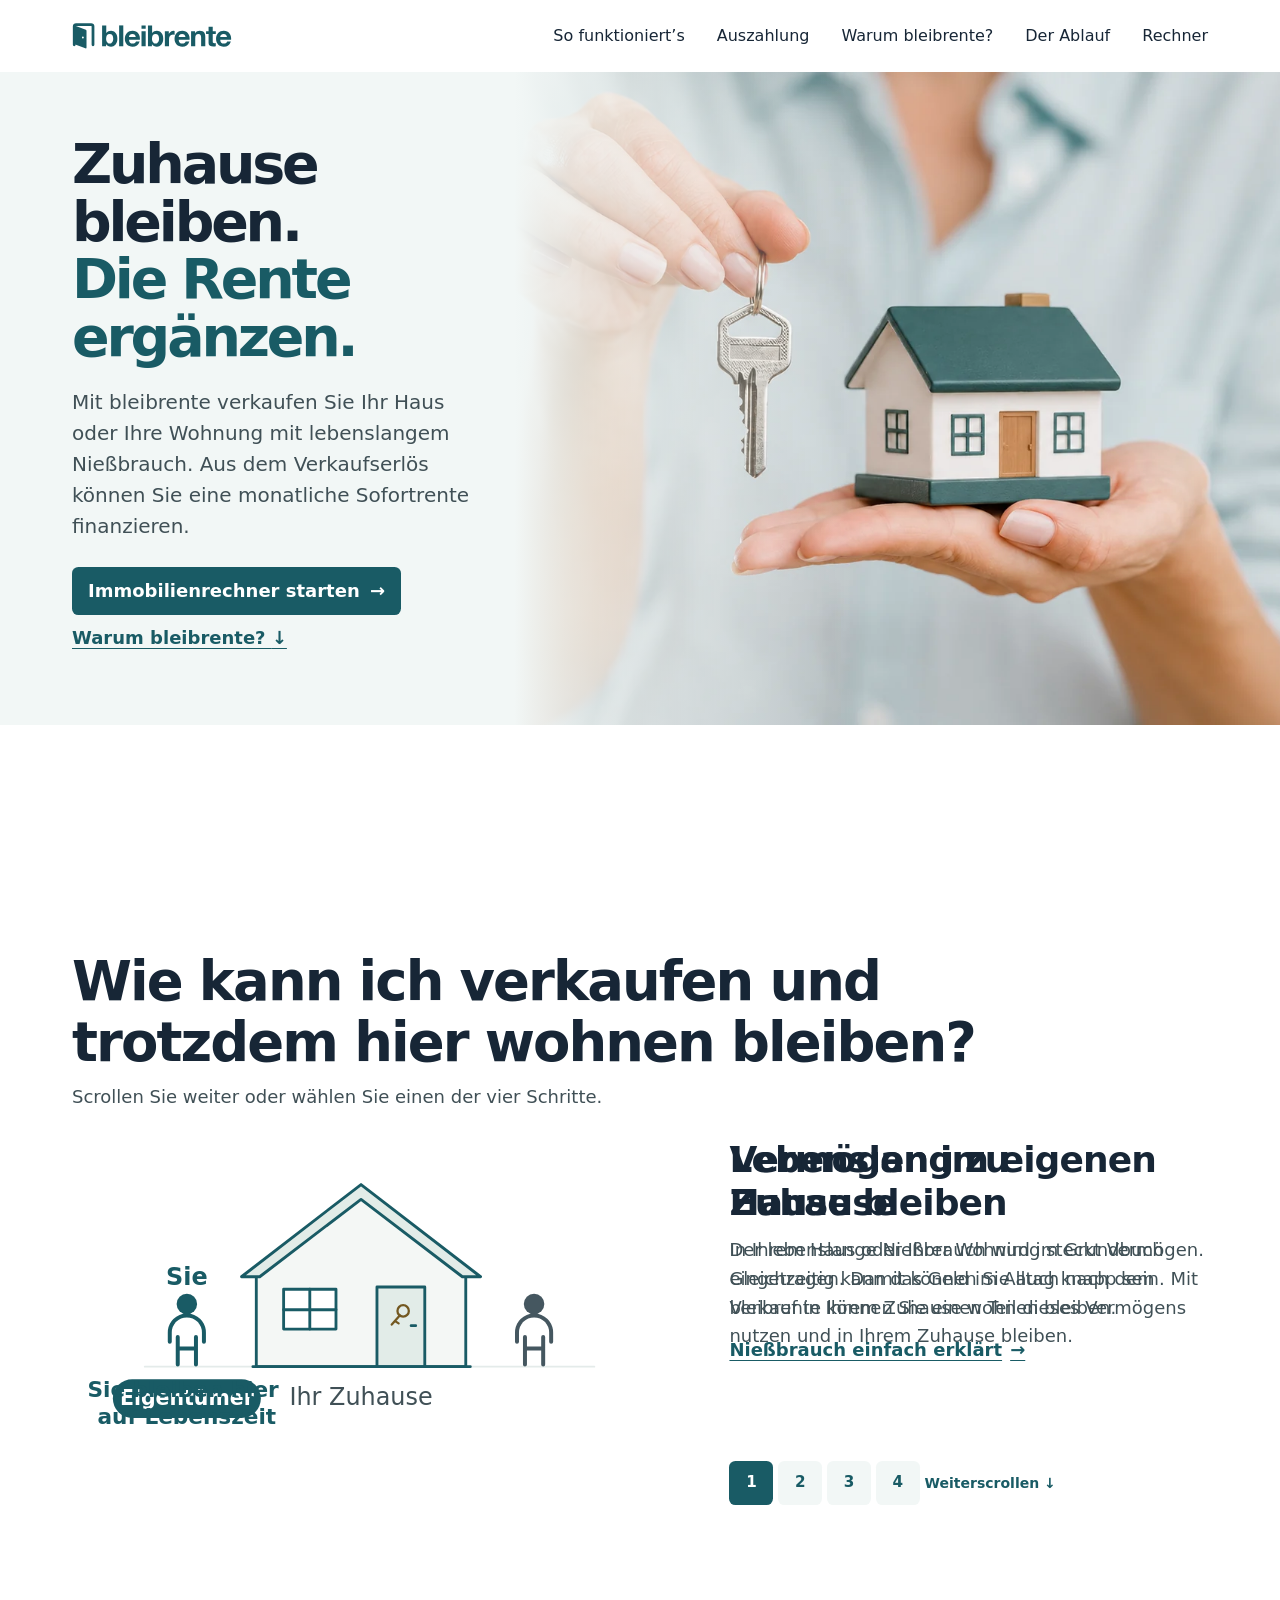
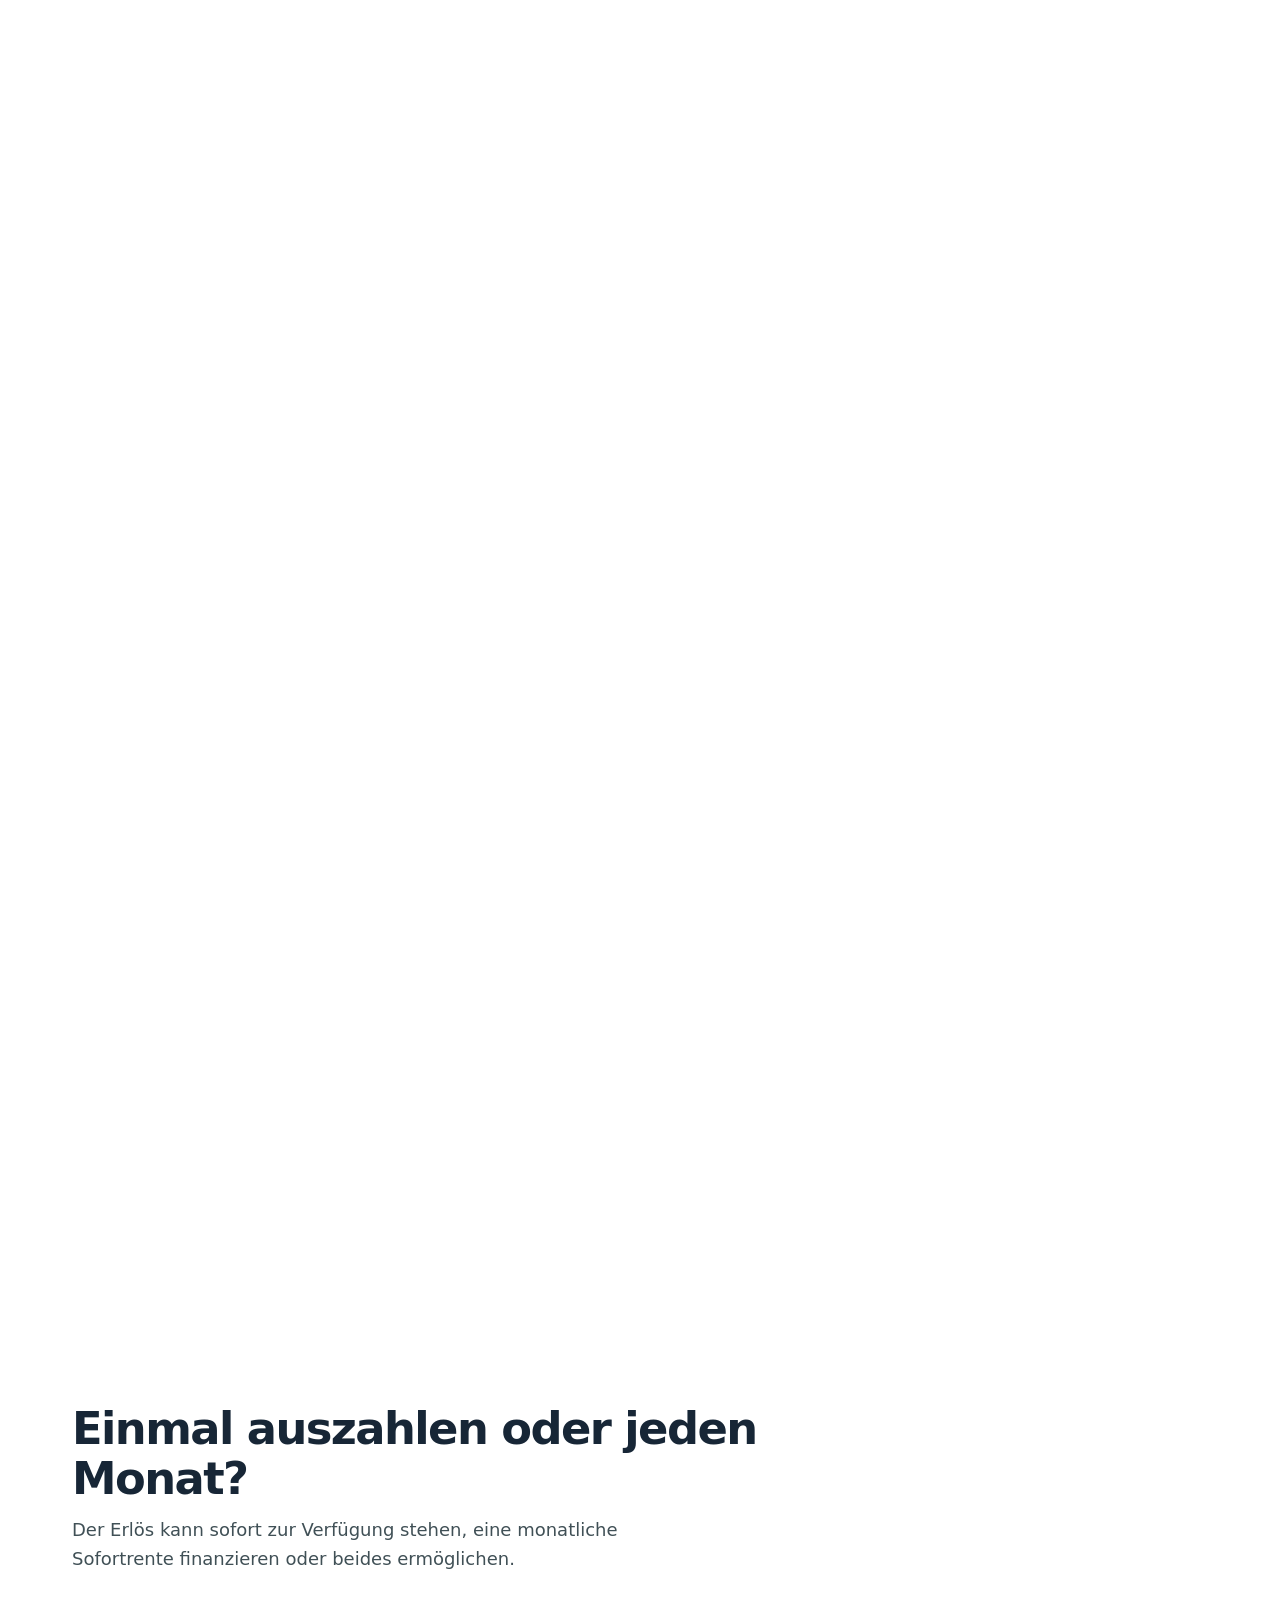
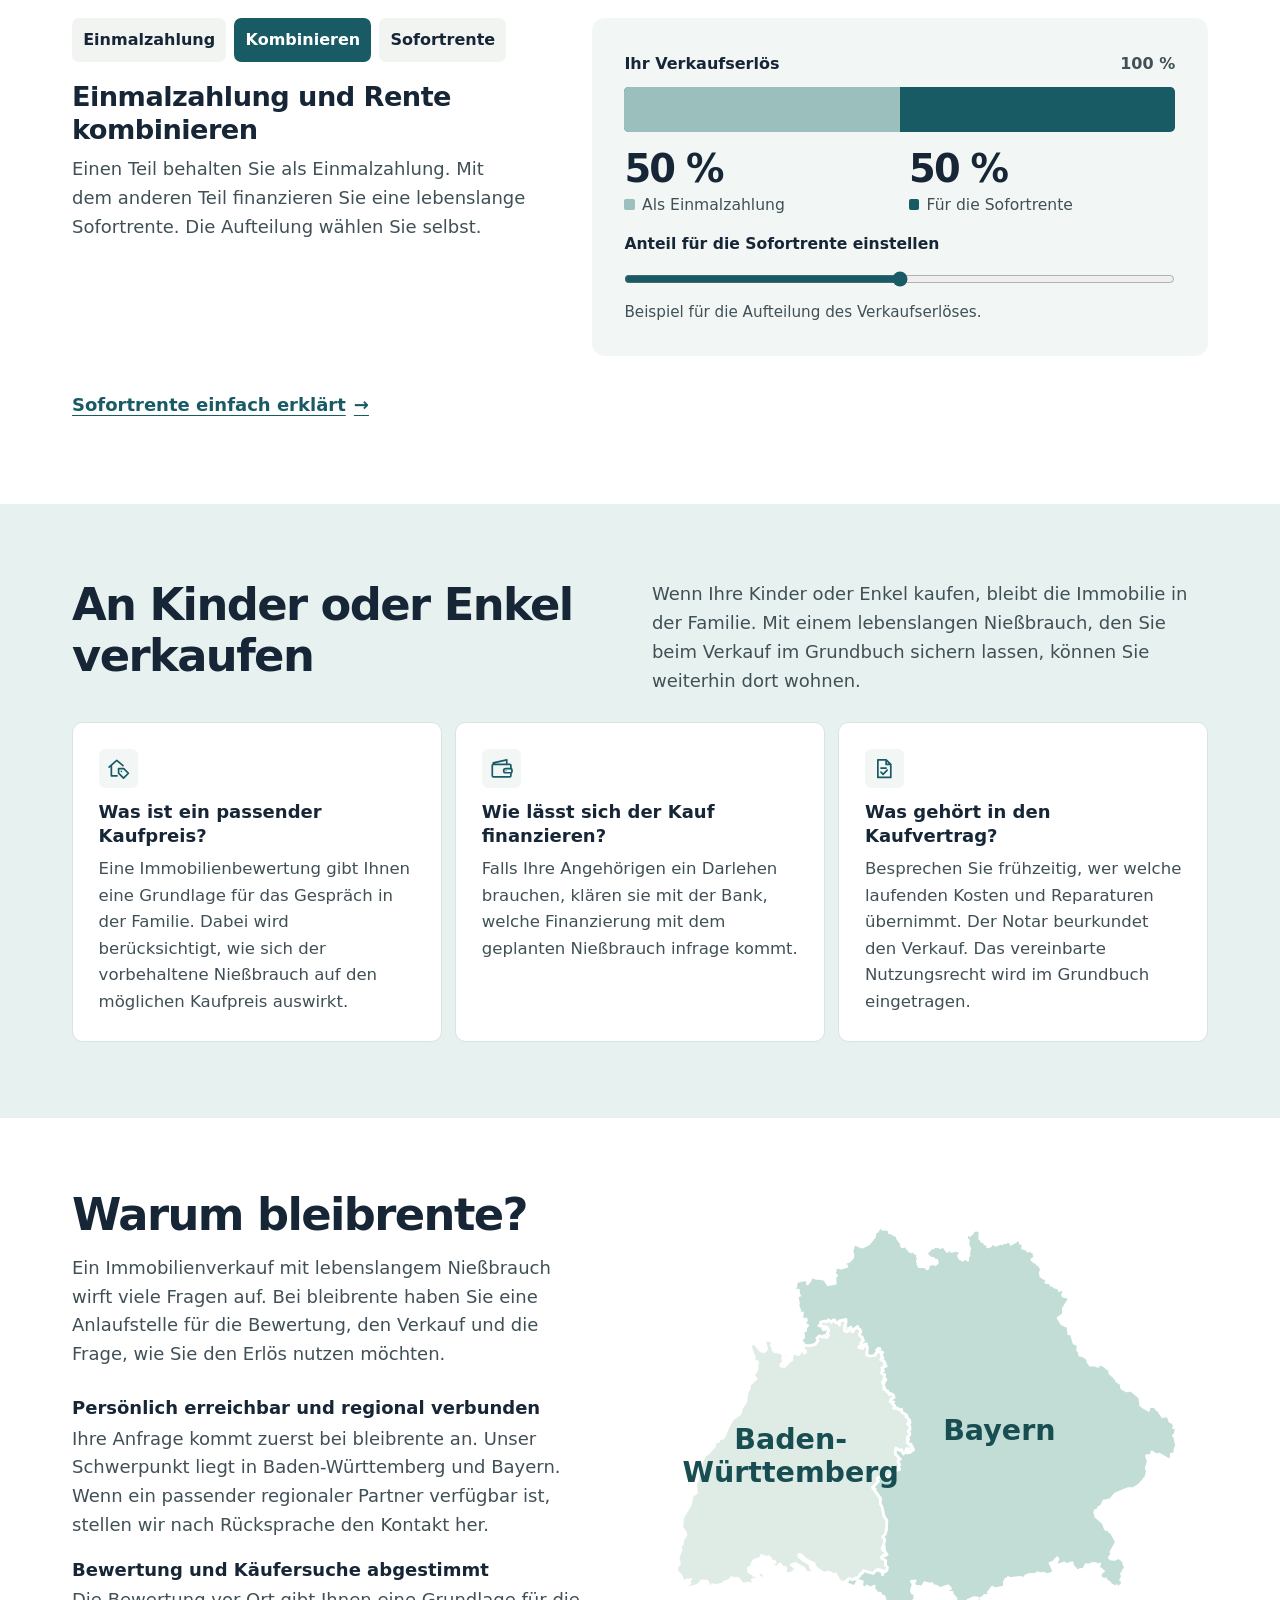
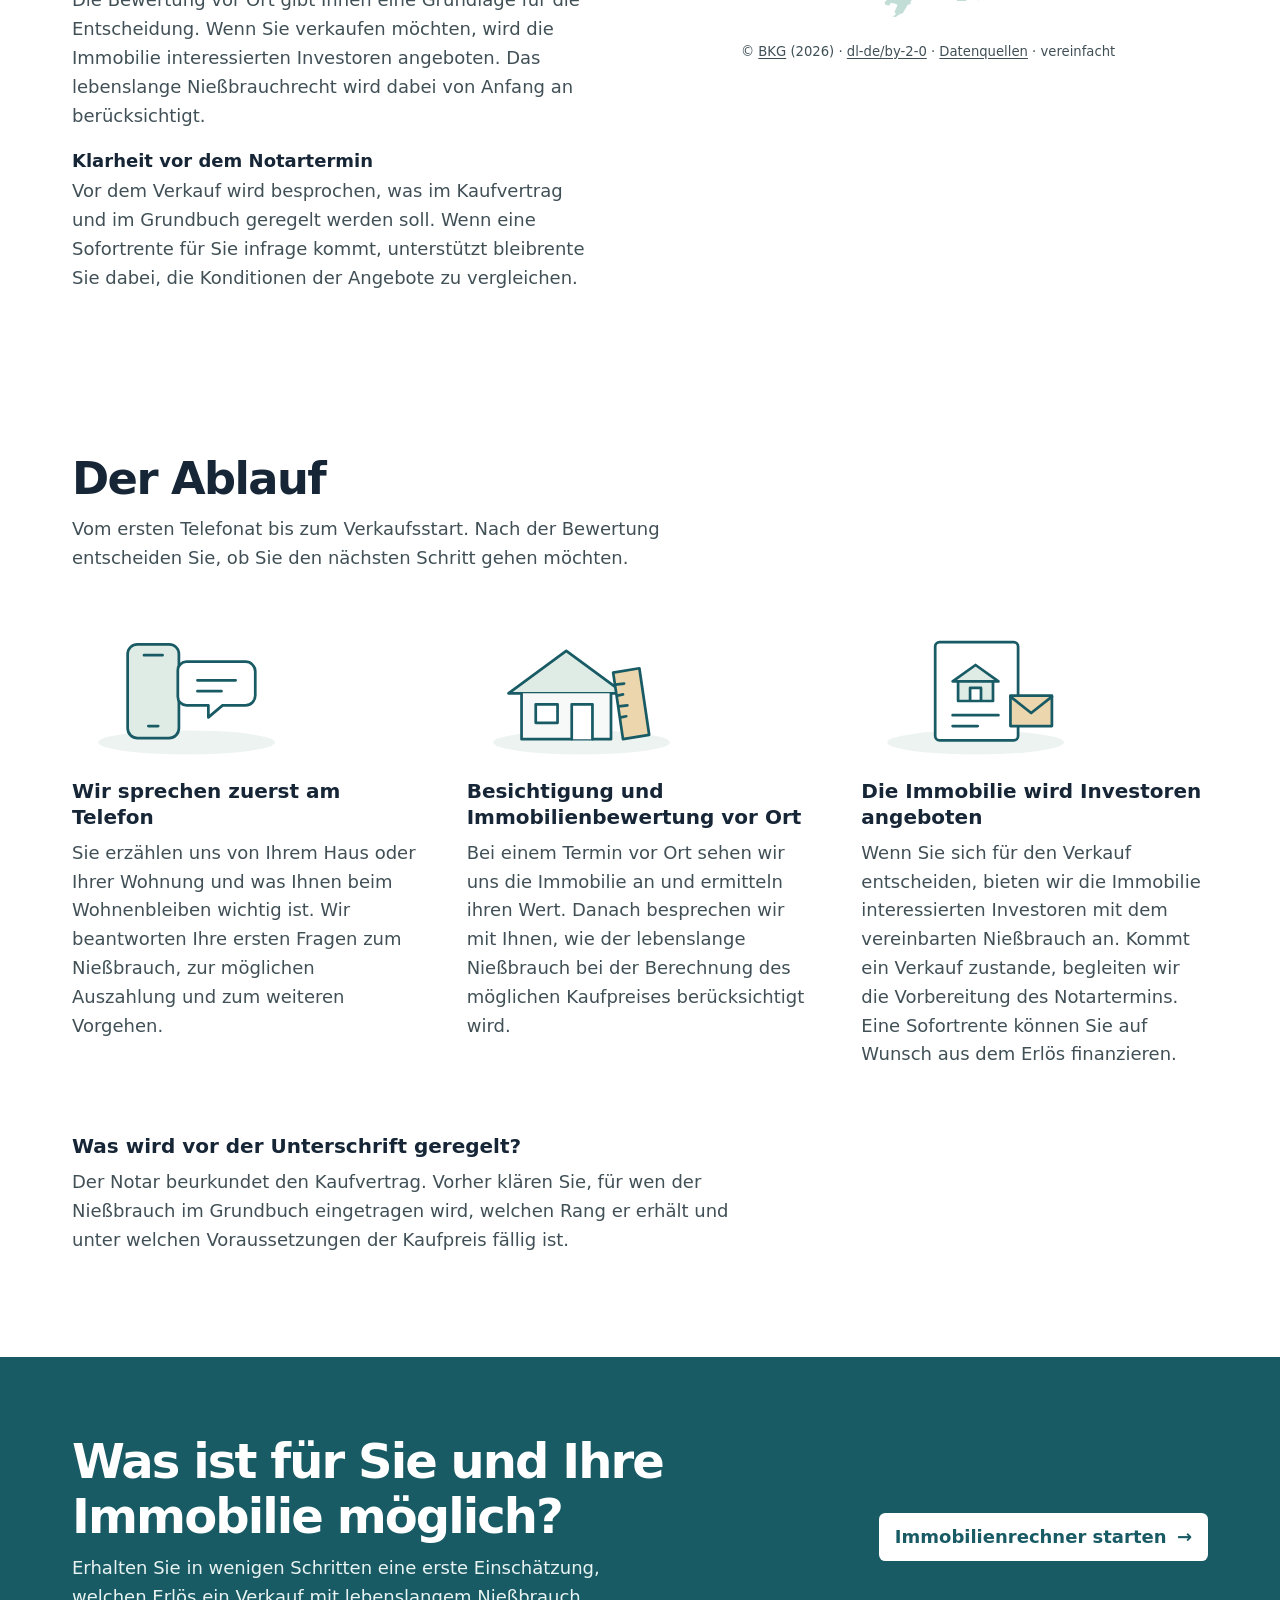
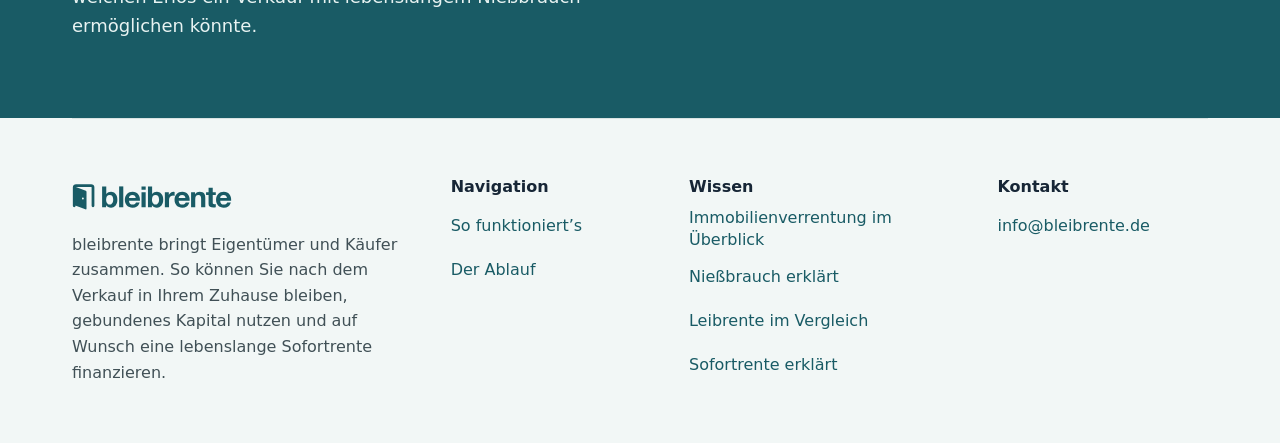
==== commit b33803e6: "Zeige den Scrollhinweis und überarbeite die Familienkarten" ====
--- a/index.html
+++ b/index.html
@@ -440,7 +440,7 @@
     .family-questions > div { padding: clamp(1rem, 2.6vw, 1.6rem); background: #fff; border: 1px solid var(--line); border-radius: .65rem; }
     .family-questions dt { font-size: 1.125rem; font-weight: 700; line-height: 1.35; }
     .family-questions dd { margin: .5rem 0 0; color: var(--body); font-size: 1.035rem; }
-    .family-questions svg { display: block; width: 2.45rem; height: 2.45rem; margin-bottom: .75rem; padding: .5rem; background: var(--paper); border-radius: .4rem; color: var(--teal); }
+    .family-questions svg { display: block; width: 2.45rem; height: 2.45rem; margin-bottom: .75rem; padding: .45rem; background: var(--paper); border-radius: .4rem; color: var(--teal); }
     .family-questions:focus-visible { outline: 2px solid var(--teal); outline-offset: 3px; }
     .family-controls { display: flex; align-items: center; justify-content: space-between; gap: .65rem; margin-top: .65rem; }
     .family-controls[hidden] { display: none; }
@@ -619,11 +619,6 @@
     }
 
     .enhanced .scroll-track { display: block; height: calc(var(--stride) * 3); }
-    .enhanced .scroll-sequence::after {
-      content: "";
-      display: block;
-      height: var(--stride);
-    }
     .enhanced .desktop-diagram { display: block; }
     .enhanced .stage.is-pinned { touch-action: pan-x pinch-zoom; }
     .enhanced.has-diagrams :is(.mobile-diagram, .mobile-diagram.mobile-income) { display: none; }
@@ -673,18 +668,20 @@
     .controls button[aria-current="step"] { color: #fff; background: var(--teal); }
     .controls button:focus-visible { outline: 2px solid var(--teal); outline-offset: 3px; }
     .sequence-finish {
-      display: inline-grid;
+      display: inline-flex;
       align-items: center;
       min-height: 44px;
       visibility: hidden;
       color: var(--teal);
       font-size: .875rem;
       font-weight: 650;
-      text-underline-offset: .22em;
-      text-decoration-skip-ink: none;
     }
     .controls:has(button:last-of-type[aria-current="step"]) .sequence-finish { visibility: visible; }
-    .sequence-finish:focus-visible { outline: 2px solid var(--teal); outline-offset: 3px; }
+    .controls:has(button:last-of-type[aria-current="step"]) .sequence-finish span {
+      animation: scroll-cue 950ms ease-in-out 3;
+    }
+
+    @keyframes scroll-cue { 50% { transform: translateY(3px); } }
 
     .enhanced .desktop-diagram :is(.house, .resident, .ownership-badge) {
       transition: transform 620ms cubic-bezier(.25, .7, .25, 1), opacity 325ms ease;
@@ -787,8 +784,8 @@
     }
 
     @media (max-width: 23rem) {
-      .enhanced .controls { column-gap: .2rem; }
-      .sequence-finish { font-size: .8125rem; }
+      .enhanced .controls { column-gap: .15rem; }
+      .sequence-finish { font-size: .75rem; }
     }
 
     @media (prefers-reduced-motion: no-preference) {
@@ -947,7 +944,7 @@
               <button type="button" aria-label="Schritt 2: Der Verkauf Ihrer Immobilie">2</button>
               <button type="button" aria-label="Schritt 3: Lebenslang zu Hause bleiben">3</button>
               <button type="button" aria-label="Schritt 4: Mehr Spielraum durch eine Sofortrente">4</button>
-              <a class="sequence-finish" href="#auszahlung" aria-label="Weiter zur Auszahlung"><span>Auszahlung&nbsp;<span aria-hidden="true">↓</span></span></a>
+              <span class="sequence-finish">Weiterscrollen&nbsp;<span aria-hidden="true">↓</span></span>
             </div>
           </div>
         </div>
@@ -1040,21 +1037,30 @@
         <dl class="family-questions" id="family-questions" aria-label="Fragen zum Familienverkauf">
           <div>
             <dt>
-              <svg viewBox="0 0 24 24" fill="none" stroke="currentColor" stroke-width="1.8" stroke-linecap="round" stroke-linejoin="round" aria-hidden="true"><path d="M18 5.5a6 6 0 1 0 0 13M5 10h10M5 14h9"/></svg>
+              <svg viewBox="0 0 24 24" fill="none" stroke="currentColor" stroke-width="1.65" stroke-linecap="round" stroke-linejoin="round" aria-hidden="true">
+                <path d="m2.75 10.5 7.5-6.5 6 5.2M5 8.7V19h5.5M12 12h5l4.5 4.5-4.7 4.7-4.8-4.8z"/>
+                <circle cx="14.7" cy="14.7" r=".8" fill="currentColor" stroke="none"/>
+              </svg>
               Was ist ein passender Kaufpreis?
             </dt>
             <dd>Eine Immobilienbewertung gibt Ihnen eine Grundlage für das Gespräch in der Familie. Dabei wird berücksichtigt, wie sich der vorbehaltene Nießbrauch auf den möglichen Kaufpreis auswirkt.</dd>
           </div>
           <div>
             <dt>
-              <svg viewBox="0 0 24 24" fill="none" stroke="currentColor" stroke-width="1.8" stroke-linecap="round" stroke-linejoin="round" aria-hidden="true"><path d="m3 8 9-5 9 5H3Zm2 12h14M7 10v7m5-7v7m5-7v7"/></svg>
+              <svg viewBox="0 0 24 24" fill="none" stroke="currentColor" stroke-width="1.65" stroke-linecap="round" stroke-linejoin="round" aria-hidden="true">
+                <path d="M4 8V6.5l13-3V8m4 4V9a1 1 0 0 0-1-1H4a1 1 0 0 0-1 1v10a1 1 0 0 0 1 1h16a1 1 0 0 0 1-1v-3"/>
+                <path d="M16 12h5a1 1 0 0 1 1 1v2a1 1 0 0 1-1 1h-5a2 2 0 0 1 0-4z"/>
+                <circle cx="16.3" cy="14" r=".55" fill="currentColor" stroke="none"/>
+              </svg>
               Wie lässt sich der Kauf finanzieren?
             </dt>
             <dd>Falls Ihre Angehörigen ein Darlehen brauchen, klären sie mit der Bank, welche Finanzierung mit dem geplanten Nießbrauch infrage kommt.</dd>
           </div>
           <div>
             <dt>
-              <svg viewBox="0 0 24 24" fill="none" stroke="currentColor" stroke-width="1.8" stroke-linecap="round" stroke-linejoin="round" aria-hidden="true"><path d="M6 3h8l4 4v14H6zM14 3v5h4m-9 4h6m-6 4h6"/></svg>
+              <svg viewBox="0 0 24 24" fill="none" stroke="currentColor" stroke-width="1.65" stroke-linecap="round" stroke-linejoin="round" aria-hidden="true">
+                <path d="M5.5 3.5h8l4.5 4.5v12.5H5.5zM13.5 3.5V8H18M8.5 11.5h5m-5 4 2 2 4-4"/>
+              </svg>
               Was gehört in den Kaufvertrag?
             </dt>
             <dd>Besprechen Sie frühzeitig, wer welche laufenden Kosten und Reparaturen übernimmt. Der Notar beurkundet den Verkauf. Das vereinbarte Nutzungsrecht wird im Grundbuch eingetragen.</dd>
@@ -1335,7 +1341,6 @@
     const desktopDiagram = sequence.querySelector('.desktop-diagram');
     const steps = [...sequence.querySelectorAll('.step')];
     const stepButtons = [...sequence.querySelectorAll('.controls button')];
-    const payoutSection = document.querySelector('#auszahlung');
     const motion = matchMedia('(prefers-reduced-motion: no-preference)');
     let current = -1;
     let frame = 0;
@@ -1368,7 +1373,7 @@
       frame = 0;
       const { stride, progress } = getScrollPosition();
       if (!pinned || !stride) return;
-      stage.classList.toggle('is-pinned', progress >= -1 && progress < stride * steps.length - 1);
+      stage.classList.toggle('is-pinned', progress >= -1 && progress < stride * (steps.length - 1) - 1);
       const index = Math.max(0, Math.min(steps.length - 1, Math.floor((progress + 1) / stride)));
       setStep(index);
     }
@@ -1379,10 +1384,6 @@
 
     function goToSequencePosition(position, progress) {
       window.scrollTo({ top: window.scrollY - progress + position, behavior: 'instant' });
-    }
-
-    function goToPayout() {
-      payoutSection.scrollIntoView({ block: 'start', behavior: 'smooth' });
     }
 
     function stopWheelAtStep(event) {
@@ -1397,13 +1398,12 @@
       }
       heldWheelDirection = 0;
       const { stride, progress } = getScrollPosition();
-      const last = stride * (steps.length - 1);
-      const end = stride * steps.length;
+      const end = stride * (steps.length - 1);
       const delta = event.deltaY * ([1, 32, innerHeight][event.deltaMode] || 1);
       let stop;
       if (direction > 0 && progress < end - 1) {
         stop = Math.max(0, (Math.floor((progress + 1) / stride) + 1) * stride);
-        if (stop <= last && progress + delta < stop) return;
+        if (progress + delta < stop) return;
       } else if (direction < 0 && progress > 1) {
         stop = progress > end + 1 ? end : (Math.ceil((progress - 1) / stride) - 1) * stride;
         if (progress + delta > stop) return;
@@ -1413,8 +1413,7 @@
       event.preventDefault();
       heldWheelDirection = direction;
       lastWheelAt = now;
-      if (direction > 0 && stop > last) goToPayout();
-      else goToSequencePosition(stop, progress);
+      goToSequencePosition(stop, progress);
     }
 
     function syncLayout() {
@@ -1449,10 +1448,6 @@
       if (Math.abs(distance) < 38 || Math.abs(distance) <= Math.abs(start.clientX - touch.clientX)) return;
       event.preventDefault();
       const target = current + Math.sign(distance);
-      if (target === steps.length) {
-        goToPayout();
-        return;
-      }
       const { stride, progress } = getScrollPosition();
       const destination = target < 0 ? -Math.min(160, Math.abs(distance)) : stride * target;
       goToSequencePosition(destination, progress);
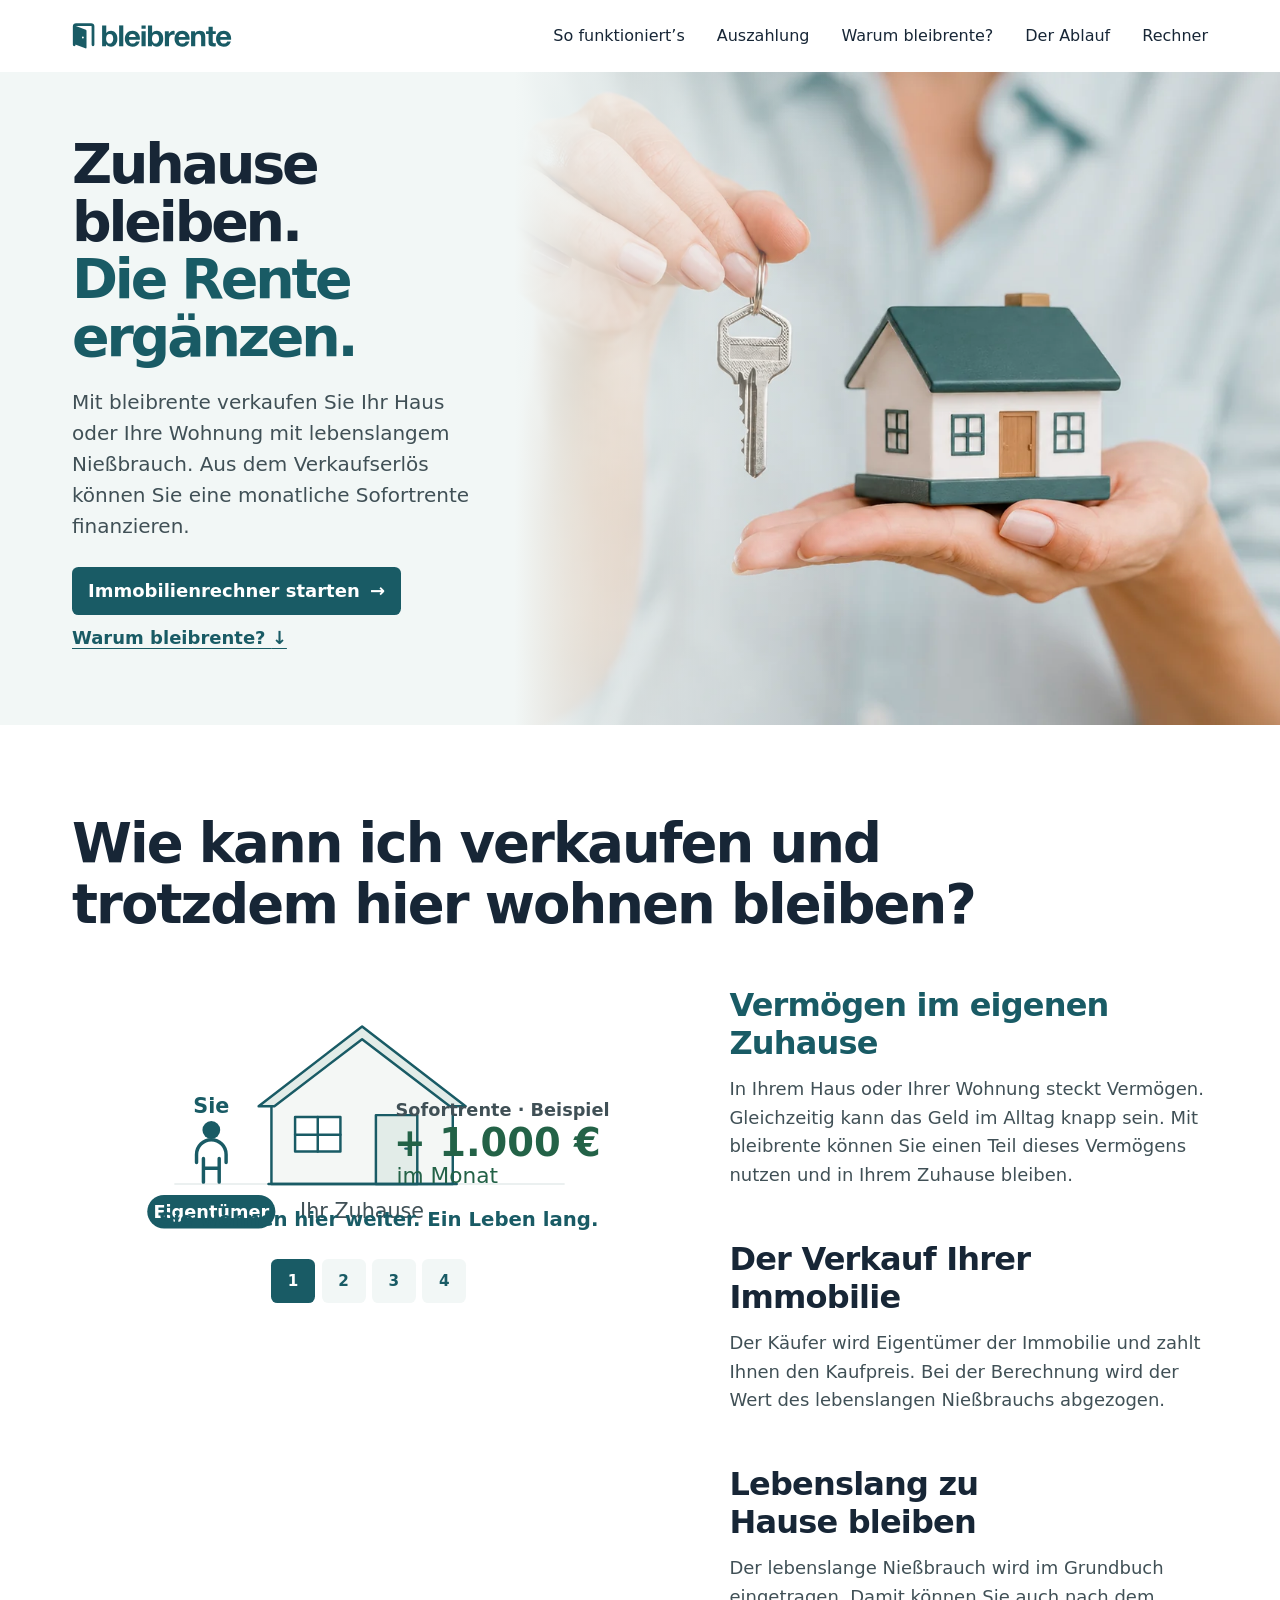
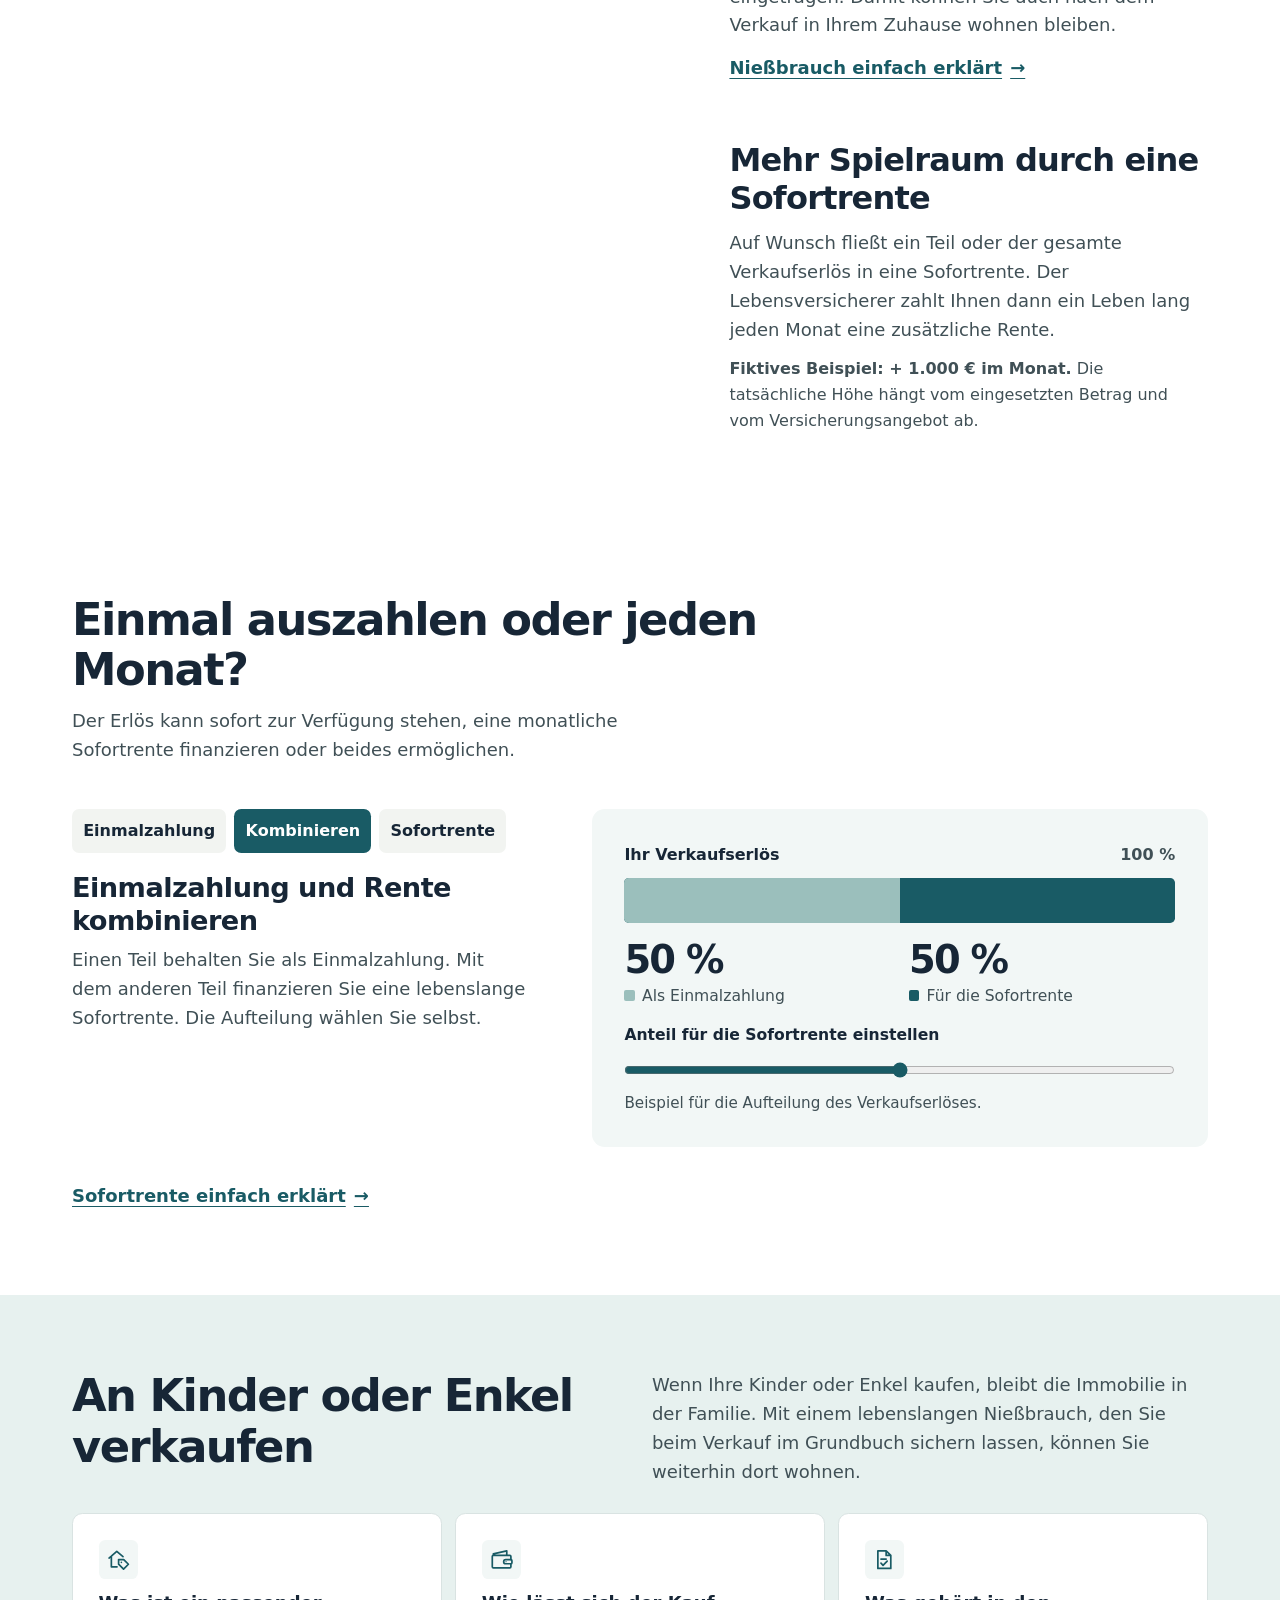
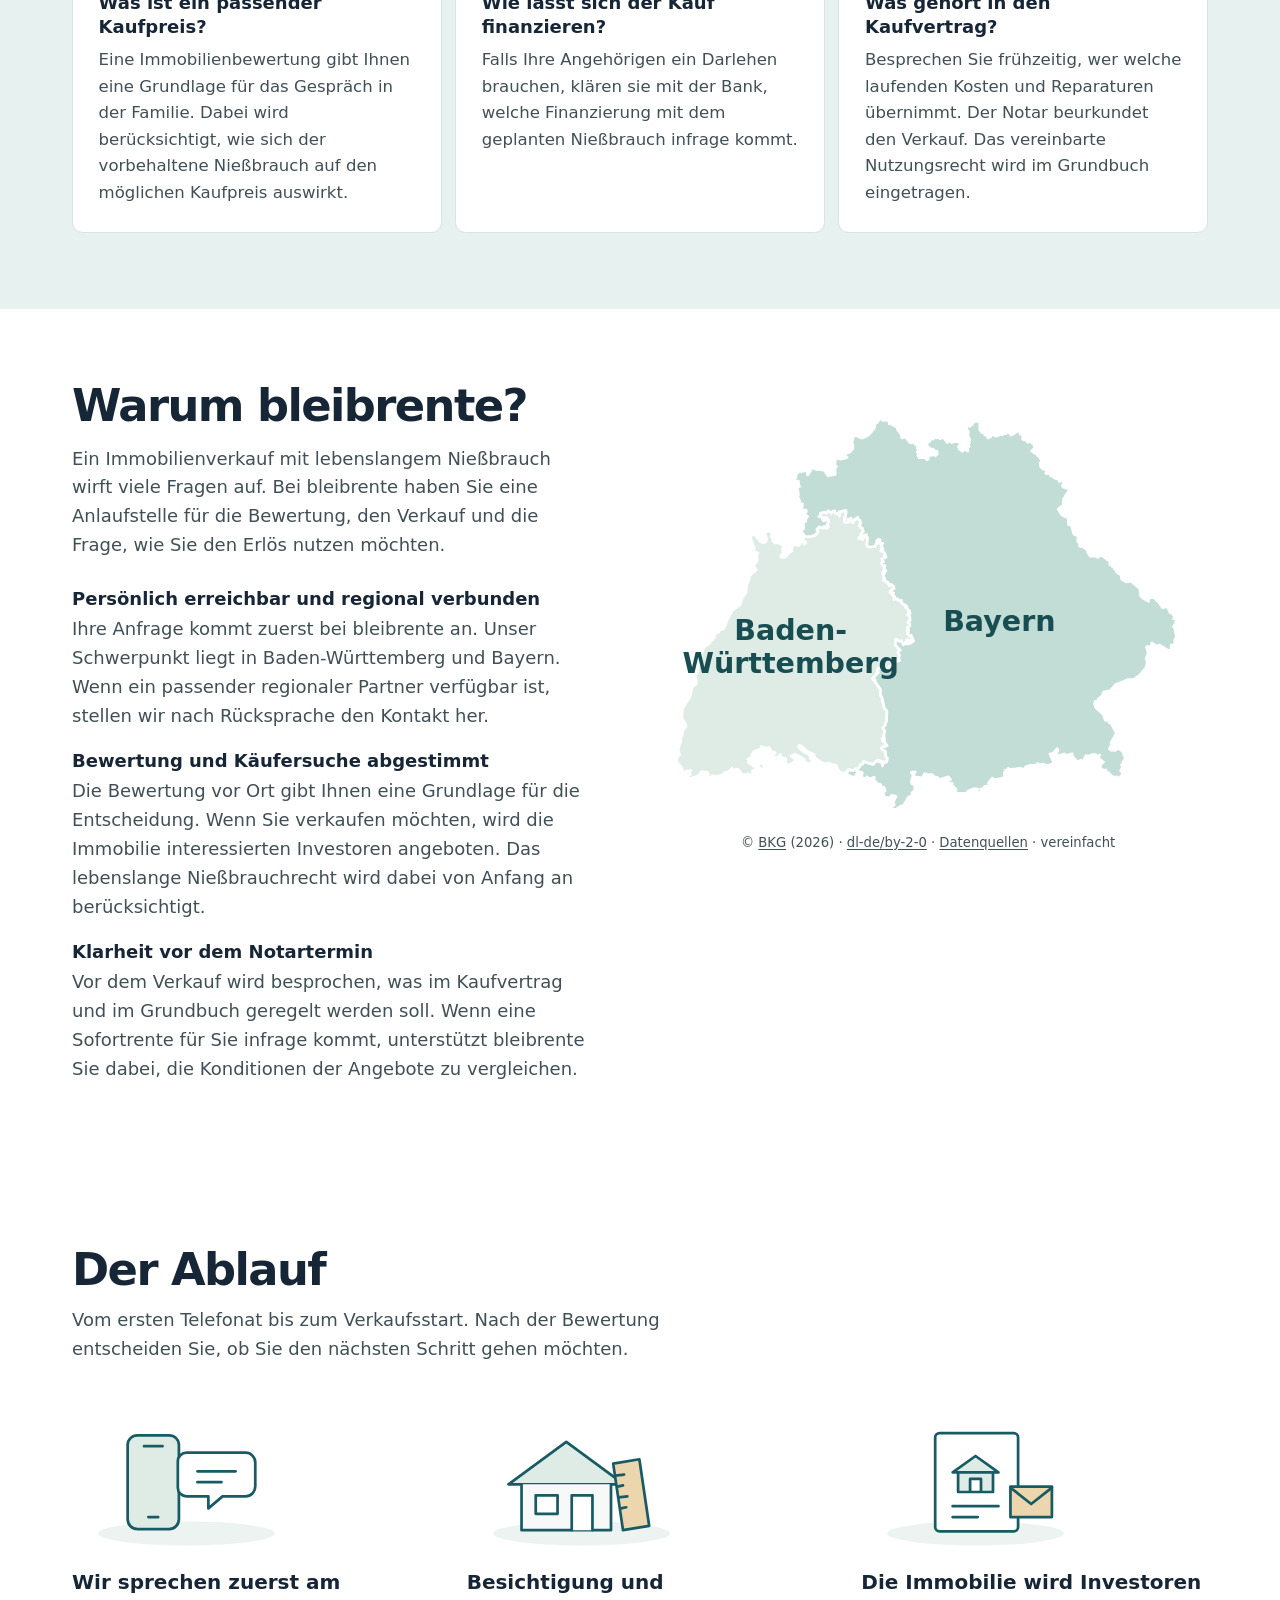
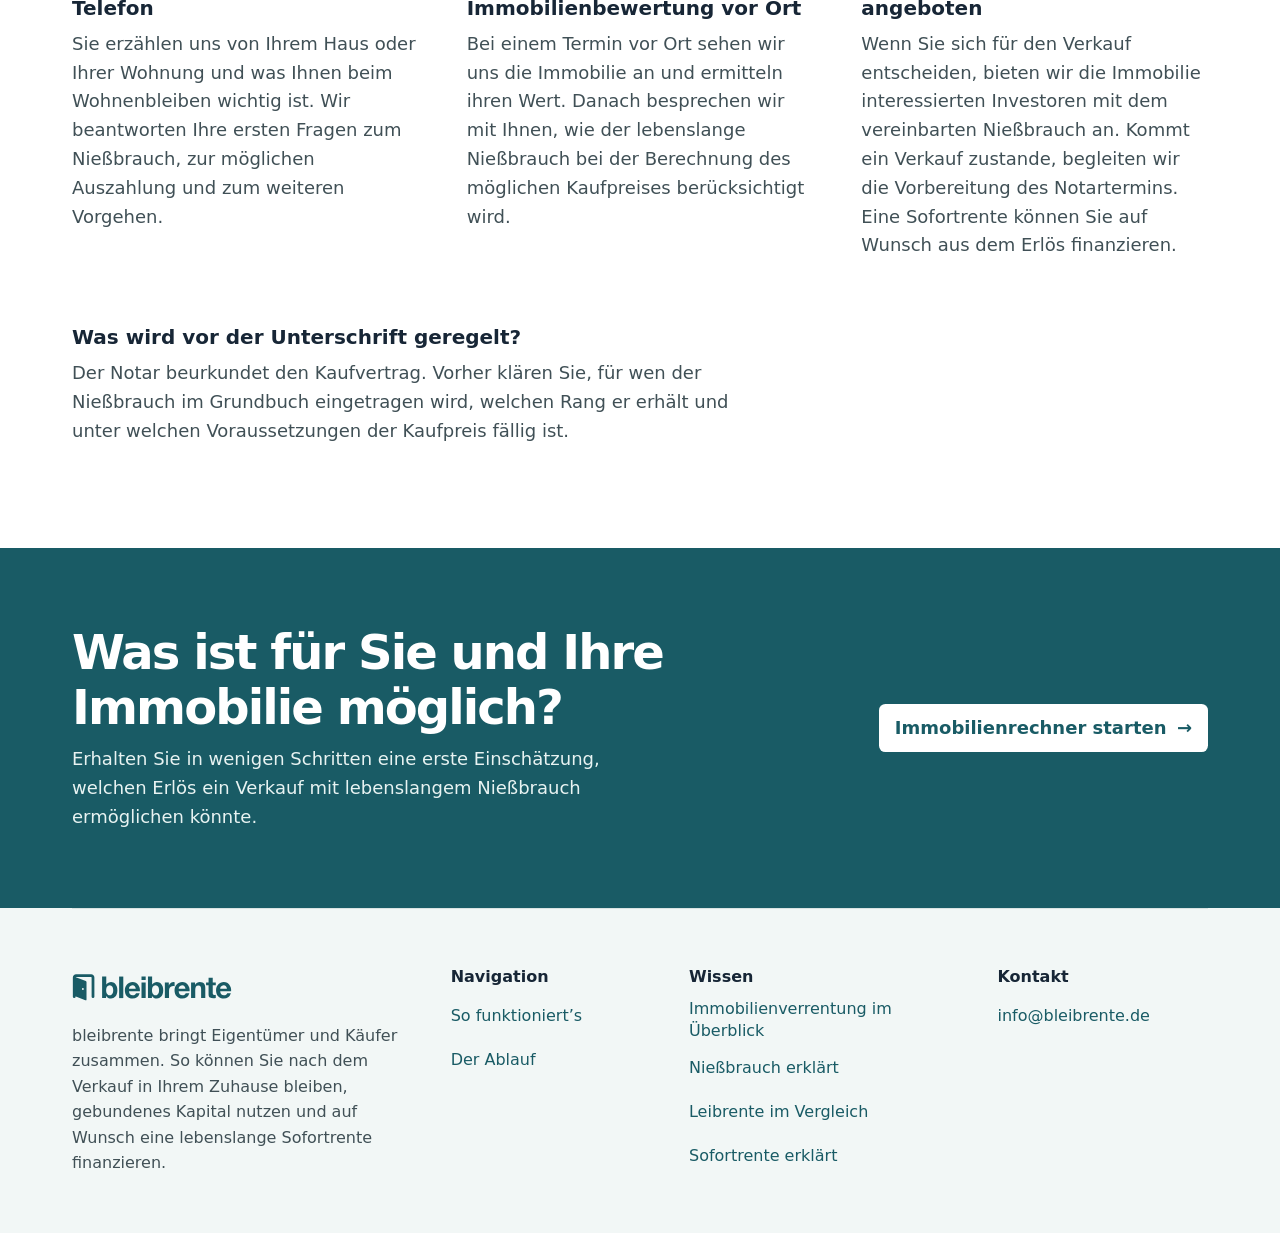
==== commit 2428c874: "Lasse die vier Erklärschritte dem normalen Seitenfluss folgen" ====
--- a/index.html
+++ b/index.html
@@ -247,6 +247,7 @@
     .hero-actions .text-link > span { text-decoration: underline; text-decoration-skip-ink: none; }
 
     .explanation {
+      --step-scroll-offset: calc(var(--header-height) + 8.5rem);
       margin-top: clamp(3.25rem, 7vw, 6rem);
       margin-bottom: 4.5rem;
       scroll-margin-top: calc(var(--header-height) + 1rem);
@@ -261,17 +262,18 @@
     }
 
     .step h3 {
-      font-size: clamp(1.55rem, 3vw, 2.25rem);
+      font-size: clamp(1.35rem, 2.6vw, 2rem);
       line-height: 1.18;
       letter-spacing: -.025em;
       text-wrap: pretty;
-    }
-
-    .intro { margin: .6rem 0 1.25rem; }
-    .intro, .step p { color: var(--body); }
-    .step p { margin-top: .75rem; max-width: 45ch; }
+      transition: color 250ms ease;
+    }
+
+    .step { scroll-margin-top: var(--step-scroll-offset); }
+    .step p { margin-top: .75rem; max-width: 45ch; color: var(--body); }
     .step .example { font-size: 1rem; }
-    .step + .step { margin-top: 2.5rem; padding-top: 2rem; border-top: 1px solid var(--line); }
+    .step + .step { margin-top: clamp(2.25rem, 4vw, 3.5rem); }
+    .step.is-current h3 { color: var(--teal); }
 
     .text-link {
       color: var(--teal);
@@ -533,43 +535,52 @@
       .process-drawing { width: min(100%, 11rem); margin-bottom: .65rem; }
     }
 
-    .illustration { display: block; width: 100%; max-width: 37rem; height: auto; margin: 0 auto; }
-    .mobile-diagram { display: none; margin: 0 0 1rem; }
-    .has-diagrams .mobile-diagram { display: block; }
-    .mobile-diagram .role-labels { display: none; }
-    .mobile-diagram figcaption { max-width: 37rem; margin: 0 auto; }
-    .mobile-roles {
+    .explanation-flow {
       display: grid;
-      grid-template-columns: 2fr 1fr 2fr;
-      text-align: center;
-      font-size: 1rem;
-      line-height: 1.35;
-    }
-    .mobile-roles span { grid-column: 1; color: var(--teal); }
-    .mobile-roles strong,
-    .mobile-roles span strong { display: block; }
-    .mobile-roles > strong { grid-column: 3; }
-    .has-diagrams .mobile-diagram.mobile-income {
+      grid-template-columns: minmax(0, 1.24fr) minmax(0, 1fr);
+      align-items: start;
+      gap: clamp(2rem, 5vw, 4.5rem);
+      margin-top: clamp(1.5rem, 4vw, 3.5rem);
+    }
+
+    .sequence-visual {
+      position: sticky;
+      top: calc(var(--header-height) + 2rem);
+      align-self: start;
+      background: #fff;
+    }
+
+    .illustration {
+      display: block;
+      width: 100%;
+      max-width: 37rem;
+      height: auto;
+      max-height: 17rem;
+      margin-inline: auto;
+    }
+
+    .step-nav {
+      display: flex;
+      justify-content: center;
+      gap: .4rem;
+    }
+
+    .step-nav a {
       display: grid;
-      grid-template-columns: minmax(0, 1.05fr) minmax(0, 1fr);
-      align-items: center;
-      gap: .35rem .9rem;
-      max-width: 30rem;
-    }
-    .mobile-income .illustration { grid-column: 1; grid-row: 1; }
-    .mobile-income figcaption { grid-column: 2; grid-row: 1; margin: 0; font-size: 1rem; line-height: 1.35; }
-    .mobile-income strong { display: block; color: var(--green); font-size: clamp(1.5rem, 6vw, 2.125rem); }
-    .mobile-income .mobile-stay { grid-column: 1 / -1; margin: 0; color: var(--teal); font-weight: 650; }
-    .has-diagrams:not(.enhanced) .example strong {
-      position: absolute;
-      width: 1px;
-      height: 1px;
-      overflow: hidden;
-      clip-path: inset(50%);
-      white-space: nowrap;
-    }
-    .desktop-diagram, .controls, .scroll-track { display: none; }
-    .motion-hint { display: none; }
+      place-items: center;
+      width: 44px;
+      height: 44px;
+      border-radius: .4rem;
+      background: var(--paper);
+      color: var(--teal);
+      font: 650 .95rem/1 system-ui, sans-serif;
+      text-decoration: none;
+      transition: background-color 220ms ease, color 220ms ease;
+    }
+
+    .step-nav a:hover { background: #e0efed; }
+    .step-nav a[aria-current="step"] { color: #fff; background: var(--teal); }
+    .step-nav a:focus-visible { outline: 2px solid var(--teal); outline-offset: 3px; }
 
     .house { transform-origin: 253px 186px; }
     .resident { transform-origin: 100px 198px; }
@@ -598,123 +609,34 @@
     [data-scene="3"] .resident { transform: translate(122px, 10px) scale(1.65); }
     [data-scene="3"] :is(.ground, .you-label) { opacity: 0; }
 
-    .stage-heading { margin-bottom: 1.25rem; }
-    .enhanced .explanation { scroll-margin-top: var(--header-height); }
-    .enhanced .stage-heading { grid-column: 1 / -1; margin-bottom: 0; }
-    .enhanced .motion-hint { display: block; margin-bottom: 0; }
-    .enhanced .scroll-sequence { --stride: clamp(17rem, 48svh, 25rem); }
-    .enhanced .stage {
-      position: sticky;
-      top: var(--header-height);
-      min-height: calc(100vh - var(--header-height));
-      min-height: calc(100svh - var(--header-height));
-      display: grid;
-      grid-template-columns: minmax(0, 1.24fr) minmax(0, 1fr);
-      column-gap: clamp(2rem, 5vw, 4.5rem);
-      row-gap: clamp(.8rem, 3vh, 1.75rem);
-      align-content: center;
-      align-items: start;
-      padding-block: clamp(1rem, 3vh, 2rem);
-      background: #fff;
-    }
-
-    .enhanced .scroll-track { display: block; height: calc(var(--stride) * 3); }
-    .enhanced .desktop-diagram { display: block; }
-    .enhanced .stage.is-pinned { touch-action: pan-x pinch-zoom; }
-    .enhanced.has-diagrams :is(.mobile-diagram, .mobile-diagram.mobile-income) { display: none; }
-    .enhanced .steps { display: grid; align-items: start; }
-    .enhanced .step {
-      grid-area: 1 / 1;
-      visibility: hidden;
-      opacity: 0;
-      transform: translateY(calc(-1 * var(--step-offset, 8px)));
-      transition: opacity 170ms ease, transform 250ms ease, visibility 0s 250ms;
-      pointer-events: none;
-      margin: 0;
-      padding: 0;
-      border: 0;
-    }
-
-    .enhanced .step.active {
-      visibility: visible;
-      opacity: 1;
-      transform: none;
-      transition: visibility 0s;
-      pointer-events: auto;
-      animation: reveal-text 330ms cubic-bezier(.2, .7, .25, 1) both;
-    }
-
-    .enhanced .controls {
-      display: flex;
-      flex-wrap: wrap;
-      align-items: center;
-      gap: .3rem;
-      margin-top: 1.3rem;
-    }
-
-    .controls button {
-      width: 44px;
-      height: 44px;
-      padding: 0;
-      border: 0;
-      border-radius: .4rem;
-      background: var(--paper);
-      color: var(--teal);
-      font: 650 .95rem/1 system-ui, sans-serif;
-      cursor: pointer;
-    }
-
-    .controls button:hover { background: #e0efed; }
-    .controls button[aria-current="step"] { color: #fff; background: var(--teal); }
-    .controls button:focus-visible { outline: 2px solid var(--teal); outline-offset: 3px; }
-    .sequence-finish {
-      display: inline-flex;
-      align-items: center;
-      min-height: 44px;
-      visibility: hidden;
-      color: var(--teal);
-      font-size: .875rem;
-      font-weight: 650;
-    }
-    .controls:has(button:last-of-type[aria-current="step"]) .sequence-finish { visibility: visible; }
-    .controls:has(button:last-of-type[aria-current="step"]) .sequence-finish span {
-      animation: scroll-cue 950ms ease-in-out 3;
-    }
-
-    @keyframes scroll-cue { 50% { transform: translateY(3px); } }
-
-    .enhanced .desktop-diagram :is(.house, .resident, .ownership-badge) {
-      transition: transform 620ms cubic-bezier(.25, .7, .25, 1), opacity 325ms ease;
-    }
-
-    .enhanced .desktop-diagram :is(.buyer, .living-right, .income-visual, .home-label, .sale-outline, .ground) {
-      transition: opacity 325ms ease;
-    }
-
-    .enhanced .desktop-diagram[data-scene="3"] .income-visual { transition-delay: 220ms; }
-    .enhanced .desktop-diagram :is(.facade, .roof, .door, .window) { transition: fill 415ms ease; }
-
-    @keyframes reveal-text {
-      from { opacity: 0; transform: translateY(var(--step-offset, 8px)); }
-      to { opacity: 1; transform: translateY(0); }
-    }
+    .sequence-visual :is(.house, .resident, .ownership-badge) {
+      transition: transform 520ms cubic-bezier(.25, .7, .25, 1), opacity 320ms ease;
+    }
+
+    .sequence-visual :is(.buyer, .living-right, .income-visual, .home-label, .sale-outline, .ground, .you-label) {
+      transition: opacity 320ms ease;
+    }
+
+    .sequence-visual :is(.facade, .roof, .door, .window) { transition: fill 380ms ease; }
 
     @media (max-width: 52rem) {
-      .enhanced .scroll-sequence { --stride: clamp(14rem, 43svh, 20rem); }
-      .enhanced .stage {
-        grid-template-columns: minmax(0, 1fr);
-        row-gap: clamp(.45rem, 1.65svh, 1rem);
-        padding-block: .65rem;
-      }
-
-      .enhanced .explanation-title { font-size: clamp(1.5rem, 5.4vw, 2.05rem); }
-      .enhanced .motion-hint { display: none; }
-      .enhanced .desktop-diagram .illustration { max-height: clamp(7.25rem, 25svh, 13rem); }
-      .enhanced .desktop-diagram .ownership-badge text { font-size: 21px; }
-      .enhanced .step h3 { font-size: clamp(1.2rem, 4.5vw, 1.6rem); }
-      .enhanced .step p { margin-top: .45rem; font-size: 1rem; line-height: 1.45; }
-      .enhanced .controls { margin-top: .65rem; }
-      .enhanced .step .text-link { margin-top: .15rem; font-size: 1rem; }
+      .explanation {
+        --diagram-height: clamp(8rem, 22svh, 12.5rem);
+        --step-scroll-offset: calc(var(--header-height) + var(--diagram-height) + 44px + 2rem);
+      }
+
+      .explanation-title { font-size: clamp(1.7rem, 5.4vw, 2.4rem); }
+      .explanation-flow { grid-template-columns: minmax(0, 1fr); gap: 1.15rem; }
+      .sequence-visual { top: var(--header-height); z-index: 1; padding-block: .25rem .75rem; }
+      .sequence-visual .illustration { height: var(--diagram-height); }
+      .sequence-visual .ownership-badge text { font-size: 20px; }
+      .step p { font-size: 1rem; }
+      .step .text-link { font-size: 1rem; }
+    }
+
+    @media (max-height: 30rem) {
+      .explanation { --step-scroll-offset: calc(var(--header-height) + 1rem); }
+      .sequence-visual { position: static; }
     }
 
     @media (max-width: 48rem) {
@@ -780,12 +702,6 @@
     @media (max-width: 40rem) {
       .hero-inner, .explanation, .payout, .regional, .process { width: calc(100% - 2rem); }
       .hero-media { width: calc(100% + 2rem); margin-inline: -1rem; }
-      .intro { margin-bottom: 1.5rem; }
-    }
-
-    @media (max-width: 23rem) {
-      .enhanced .controls { column-gap: .15rem; }
-      .sequence-finish { font-size: .75rem; }
     }
 
     @media (prefers-reduced-motion: no-preference) {
@@ -798,58 +714,6 @@
   </style>
 </head>
 <body id="seitenanfang">
-  <template id="diagram-template">
-    <svg class="illustration" viewBox="0 0 520 276" aria-hidden="true" focusable="false" font-family="system-ui, sans-serif">
-      <path class="ground" d="M63 200H458" fill="none" stroke="#d9e3e2" stroke-width="1.5" stroke-linecap="round"/>
-      <g class="house" stroke="#195b65" stroke-width="2.5" stroke-linejoin="round" stroke-linecap="round">
-        <path class="sale-outline" d="M139 119 253 30l114 89h-15v87H154v-87Z" fill="none" stroke="#70a8a0" stroke-width="2"/>
-        <path class="facade" d="M161 119 253 48l92 71v81H161Z"/>
-        <path class="roof" d="m148 121 105-81 105 81h-16l-89-68-89 68Z"/>
-        <path class="window" d="M185 132h46v35h-46Z"/>
-        <path d="M208 132v35m-23-17h46" fill="none"/>
-        <path class="door" d="M267 200v-70h42v70Z"/>
-        <path d="M297 164h4" fill="none"/>
-        <path d="M158 200h191" fill="none"/>
-      </g>
-
-      <g class="resident">
-        <circle cx="100" cy="145" r="9" fill="#195b65"/>
-        <path d="M85 178v-8a15 15 0 0 1 30 0v8m-23-4v24m16-24v24m-16-14h16"
-              fill="none" stroke="#195b65" stroke-width="3.5" stroke-linecap="round" stroke-linejoin="round"/>
-      </g>
-
-      <g class="buyer">
-        <circle cx="405" cy="145" r="9" fill="#455760"/>
-        <path d="M390 178v-8a15 15 0 0 1 30 0v8m-23-4v24m16-24v24m-16-14h16"
-              fill="none" stroke="#455760" stroke-width="3.5" stroke-linecap="round" stroke-linejoin="round"/>
-      </g>
-
-      <g class="ownership-badge role-labels">
-        <rect x="35" y="211" width="130" height="34" rx="17" fill="#195b65"/>
-        <text x="100" y="234" text-anchor="middle" font-size="18" font-weight="650" fill="#fff">Eigentümer</text>
-      </g>
-
-      <text class="home-label role-labels" x="253" y="234" text-anchor="middle" font-size="21" fill="#405056">Ihr Zuhause</text>
-      <text x="100" y="128" text-anchor="middle" font-size="21" font-weight="650" fill="#195b65" class="you-label role-labels">Sie</text>
-
-      <g class="living-right">
-        <circle cx="290" cy="151" r="5" fill="none" stroke="#735821" stroke-width="2"/>
-        <path d="M287 155l-7 8m3-3 3 2" fill="none" stroke="#735821" stroke-width="2" stroke-linecap="round"/>
-        <text class="role-labels" x="100" y="227" text-anchor="middle" font-size="19" font-weight="650" fill="#195b65">
-          <tspan x="100">Sie bleiben hier</tspan>
-          <tspan x="100" dy="23">auf Lebenszeit</tspan>
-        </text>
-      </g>
-
-      <g class="income-visual role-labels">
-        <text x="287" y="131" font-size="18" font-weight="600" fill="#405056">Sofortrente · Beispiel</text>
-        <text x="285" y="171" font-size="39" font-weight="700" fill="#236247">+ 1.000 €</text>
-        <text x="288" y="199" font-size="22" fill="#236247">im Monat</text>
-        <text x="47" y="243" font-size="20" font-weight="650" fill="#195b65">Sie wohnen hier weiter. Ein Leben lang.</text>
-      </g>
-    </svg>
-  </template>
-
   <header class="site-header">
     <div class="site-shell">
       <a class="brand" href="./" aria-label="bleibrente, Startseite"><img src="bleibrente-logo-offene-tuer.svg" width="202" height="38" alt="bleibrente"></a>
@@ -893,64 +757,91 @@
       </div>
     </header>
 
-    <div class="explanation" id="so-funktionierts">
-      <section class="scroll-sequence" aria-labelledby="explanation-title">
-        <div class="stage">
-          <header class="stage-heading">
-            <h2 class="explanation-title" id="explanation-title">Wie kann ich verkaufen und trotzdem hier wohnen bleiben?</h2>
-            <p class="intro motion-hint">Scrollen Sie weiter oder wählen Sie einen der vier Schritte.</p>
-          </header>
-          <div class="desktop-diagram" data-scene="0"></div>
-          <div>
-            <div class="steps">
-              <article class="step">
-                <figure class="mobile-diagram" data-scene="0" aria-hidden="true">
-                  <figcaption class="mobile-roles"><span>Sie <strong>Eigentümer</strong></span></figcaption>
-                </figure>
-                <h3>Vermögen im eigenen Zuhause</h3>
-                <p>In Ihrem Haus oder Ihrer Wohnung steckt Vermögen. Gleichzeitig kann das Geld im Alltag knapp sein. Mit bleibrente können Sie einen Teil dieses Vermögens nutzen und in Ihrem Zuhause bleiben.</p>
-              </article>
-
-              <article class="step">
-                <figure class="mobile-diagram" data-scene="1" aria-hidden="true">
-                  <figcaption class="mobile-roles"><span>Sie</span><strong>Eigentümer</strong></figcaption>
-                </figure>
-                <h3>Der Verkauf Ihrer Immobilie</h3>
-                <p>Der Käufer wird Eigentümer der Immobilie und zahlt Ihnen den Kaufpreis. Bei der Berechnung wird der Wert des lebenslangen Nießbrauchs abgezogen.</p>
-              </article>
-
-              <article class="step">
-                <figure class="mobile-diagram" data-scene="2" aria-hidden="true">
-                  <figcaption class="mobile-roles"><span><strong>Sie bleiben hier</strong> auf Lebenszeit</span><strong>Eigentümer</strong></figcaption>
-                </figure>
-                <h3>Lebenslang zu Hause bleiben</h3>
-                <p>Der lebenslange Nießbrauch wird im Grundbuch eingetragen. Damit können Sie auch nach dem Verkauf in Ihrem Zuhause wohnen bleiben.</p>
-                <a class="text-link" href="niessbrauch.html">Nießbrauch einfach erklärt <span aria-hidden="true">→</span></a>
-              </article>
-
-              <article class="step">
-                <figure class="mobile-diagram mobile-income" data-scene="3" aria-hidden="true">
-                  <figcaption>Sofortrente im Beispiel <strong>+ 1.000 €</strong> im Monat</figcaption>
-                  <p class="mobile-stay">Sie wohnen hier weiter. Ein Leben lang.</p>
-                </figure>
-                <h3>Mehr Spielraum durch eine Sofortrente</h3>
-                <p>Auf Wunsch fließt ein Teil oder der gesamte Verkaufserlös in eine Sofortrente. Der Lebensversicherer zahlt Ihnen dann ein Leben lang jeden Monat eine zusätzliche Rente.</p>
-                <p class="example"><strong>Fiktives Beispiel: + 1.000 € im Monat.</strong> Die tatsächliche Höhe hängt vom eingesetzten Betrag und vom Versicherungsangebot ab.</p>
-              </article>
-            </div>
-
-            <div class="controls" role="group" aria-label="Schritt auswählen">
-              <button type="button" aria-label="Schritt 1: Vermögen im eigenen Zuhause" aria-current="step">1</button>
-              <button type="button" aria-label="Schritt 2: Der Verkauf Ihrer Immobilie">2</button>
-              <button type="button" aria-label="Schritt 3: Lebenslang zu Hause bleiben">3</button>
-              <button type="button" aria-label="Schritt 4: Mehr Spielraum durch eine Sofortrente">4</button>
-              <span class="sequence-finish">Weiterscrollen&nbsp;<span aria-hidden="true">↓</span></span>
-            </div>
-          </div>
+    <section class="explanation" id="so-funktionierts" aria-labelledby="explanation-title">
+      <h2 class="explanation-title" id="explanation-title">Wie kann ich verkaufen und trotzdem hier wohnen bleiben?</h2>
+      <div class="explanation-flow">
+        <div class="sequence-visual" data-scene="0">
+            <svg class="illustration" viewBox="0 0 520 276" aria-hidden="true" focusable="false" font-family="system-ui, sans-serif">
+              <path class="ground" d="M63 200H458" fill="none" stroke="#d9e3e2" stroke-width="1.5" stroke-linecap="round"/>
+              <g class="house" stroke="#195b65" stroke-width="2.5" stroke-linejoin="round" stroke-linecap="round">
+                <path class="sale-outline" d="M139 119 253 30l114 89h-15v87H154v-87Z" fill="none" stroke="#70a8a0" stroke-width="2"/>
+                <path class="facade" d="M161 119 253 48l92 71v81H161Z"/>
+                <path class="roof" d="m148 121 105-81 105 81h-16l-89-68-89 68Z"/>
+                <path class="window" d="M185 132h46v35h-46Z"/>
+                <path d="M208 132v35m-23-17h46" fill="none"/>
+                <path class="door" d="M267 200v-70h42v70Z"/>
+                <path d="M297 164h4" fill="none"/>
+                <path d="M158 200h191" fill="none"/>
+              </g>
+
+              <g class="resident">
+                <circle cx="100" cy="145" r="9" fill="#195b65"/>
+                <path d="M85 178v-8a15 15 0 0 1 30 0v8m-23-4v24m16-24v24m-16-14h16"
+                      fill="none" stroke="#195b65" stroke-width="3.5" stroke-linecap="round" stroke-linejoin="round"/>
+              </g>
+
+              <g class="buyer">
+                <circle cx="405" cy="145" r="9" fill="#455760"/>
+                <path d="M390 178v-8a15 15 0 0 1 30 0v8m-23-4v24m16-24v24m-16-14h16"
+                      fill="none" stroke="#455760" stroke-width="3.5" stroke-linecap="round" stroke-linejoin="round"/>
+              </g>
+
+              <g class="ownership-badge role-labels">
+                <rect x="35" y="211" width="130" height="34" rx="17" fill="#195b65"/>
+                <text x="100" y="234" text-anchor="middle" font-size="18" font-weight="650" fill="#fff">Eigentümer</text>
+              </g>
+
+              <text class="home-label role-labels" x="253" y="234" text-anchor="middle" font-size="21" fill="#405056">Ihr Zuhause</text>
+              <text x="100" y="128" text-anchor="middle" font-size="21" font-weight="650" fill="#195b65" class="you-label role-labels">Sie</text>
+
+              <g class="living-right">
+                <circle cx="290" cy="151" r="5" fill="none" stroke="#735821" stroke-width="2"/>
+                <path d="M287 155l-7 8m3-3 3 2" fill="none" stroke="#735821" stroke-width="2" stroke-linecap="round"/>
+                <text class="role-labels" x="100" y="227" text-anchor="middle" font-size="19" font-weight="650" fill="#195b65">
+                  <tspan x="100">Sie bleiben hier</tspan>
+                  <tspan x="100" dy="23">auf Lebenszeit</tspan>
+                </text>
+              </g>
+
+              <g class="income-visual role-labels">
+                <text x="287" y="131" font-size="18" font-weight="600" fill="#405056">Sofortrente · Beispiel</text>
+                <text x="285" y="171" font-size="39" font-weight="700" fill="#236247">+ 1.000 €</text>
+                <text x="288" y="199" font-size="22" fill="#236247">im Monat</text>
+                <text x="47" y="243" font-size="20" font-weight="650" fill="#195b65">Sie wohnen hier weiter. Ein Leben lang.</text>
+              </g>
+            </svg>
+          <nav class="step-nav" aria-label="Die vier Schritte">
+            <a href="#erklaerschritt-1" aria-label="Schritt 1: Vermögen im eigenen Zuhause" aria-current="step">1</a>
+            <a href="#erklaerschritt-2" aria-label="Schritt 2: Der Verkauf Ihrer Immobilie">2</a>
+            <a href="#erklaerschritt-3" aria-label="Schritt 3: Lebenslang zu Hause bleiben">3</a>
+            <a href="#erklaerschritt-4" aria-label="Schritt 4: Mehr Spielraum durch eine Sofortrente">4</a>
+          </nav>
         </div>
-        <div class="scroll-track" aria-hidden="true"></div>
-      </section>
-    </div>
+        <div class="steps">
+          <article class="step is-current" id="erklaerschritt-1">
+            <h3>Vermögen im eigenen Zuhause</h3>
+            <p>In Ihrem Haus oder Ihrer Wohnung steckt Vermögen. Gleichzeitig kann das Geld im Alltag knapp sein. Mit bleibrente können Sie einen Teil dieses Vermögens nutzen und in Ihrem Zuhause bleiben.</p>
+          </article>
+
+          <article class="step" id="erklaerschritt-2">
+            <h3>Der Verkauf Ihrer Immobilie</h3>
+            <p>Der Käufer wird Eigentümer der Immobilie und zahlt Ihnen den Kaufpreis. Bei der Berechnung wird der Wert des lebenslangen Nießbrauchs abgezogen.</p>
+          </article>
+
+          <article class="step" id="erklaerschritt-3">
+            <h3>Lebenslang zu Hause bleiben</h3>
+            <p>Der lebenslange Nießbrauch wird im Grundbuch eingetragen. Damit können Sie auch nach dem Verkauf in Ihrem Zuhause wohnen bleiben.</p>
+            <a class="text-link" href="niessbrauch.html">Nießbrauch einfach erklärt <span aria-hidden="true">→</span></a>
+          </article>
+
+          <article class="step" id="erklaerschritt-4">
+            <h3>Mehr Spielraum durch eine Sofortrente</h3>
+            <p>Auf Wunsch fließt ein Teil oder der gesamte Verkaufserlös in eine Sofortrente. Der Lebensversicherer zahlt Ihnen dann ein Leben lang jeden Monat eine zusätzliche Rente.</p>
+            <p class="example"><strong>Fiktives Beispiel: + 1.000 € im Monat.</strong> Die tatsächliche Höhe hängt vom eingesetzten Betrag und vom Versicherungsangebot ab.</p>
+          </article>
+        </div>
+      </div>
+    </section>
 
     <section class="payout" id="auszahlung" aria-labelledby="payout-title" tabindex="-1">
       <h2 id="payout-title">Einmal auszahlen oder jeden Monat?</h2>
@@ -1319,144 +1210,36 @@
     syncPayoutExample();
     document.querySelector('#payout-adjuster').hidden = false;
 
-    const diagram = document.querySelector('#diagram-template');
-    const diagrams = document.querySelectorAll('[data-scene]');
-    for (const container of diagrams) {
-      const copy = diagram.content.cloneNode(true);
-      if (container.classList.contains('mobile-diagram')) {
-        copy.firstElementChild.setAttribute('viewBox',
-          container.dataset.scene === '3' ? '35 98 222 115' : '0 25 520 184');
-      }
-      if (container.matches('.mobile-income')) {
-        container.querySelector('figcaption').after(copy);
-      } else {
-        container.prepend(copy);
-      }
-    }
-    document.documentElement.classList.add('has-diagrams');
-
-    const sequence = document.querySelector('.scroll-sequence');
-    const stage = sequence.querySelector('.stage');
-    const track = sequence.querySelector('.scroll-track');
-    const desktopDiagram = sequence.querySelector('.desktop-diagram');
-    const steps = [...sequence.querySelectorAll('.step')];
-    const stepButtons = [...sequence.querySelectorAll('.controls button')];
-    const motion = matchMedia('(prefers-reduced-motion: no-preference)');
-    let current = -1;
-    let frame = 0;
-    let pinned = false;
-    let heldWheelDirection = 0;
-    let lastWheelAt = 0;
-    let touchStart = null;
-
-    function setStep(index) {
-      if (current === index) return;
-      stage.style.setProperty('--step-offset', index < current ? '-8px' : '8px');
-      current = index;
-      desktopDiagram.dataset.scene = index;
-      for (const [stepIndex, step] of steps.entries()) {
-        const active = stepIndex === index;
-        step.classList.toggle('active', active);
-        step.inert = !active;
-        if (active) stepButtons[stepIndex].setAttribute('aria-current', 'step');
-        else stepButtons[stepIndex].removeAttribute('aria-current');
-      }
-    }
-
-    function getScrollPosition() {
-      const stride = track.offsetHeight / (steps.length - 1);
-      const progress = parseFloat(getComputedStyle(stage).top) - sequence.getBoundingClientRect().top;
-      return { stride, progress };
-    }
-
-    function syncScroll() {
-      frame = 0;
-      const { stride, progress } = getScrollPosition();
-      if (!pinned || !stride) return;
-      stage.classList.toggle('is-pinned', progress >= -1 && progress < stride * (steps.length - 1) - 1);
-      const index = Math.max(0, Math.min(steps.length - 1, Math.floor((progress + 1) / stride)));
-      setStep(index);
-    }
-
-    function scheduleSync() {
-      if (pinned && !frame) frame = requestAnimationFrame(syncScroll);
-    }
-
-    function goToSequencePosition(position, progress) {
-      window.scrollTo({ top: window.scrollY - progress + position, behavior: 'instant' });
-    }
-
-    function stopWheelAtStep(event) {
-      if (!pinned || !event.cancelable || event.defaultPrevented || event.ctrlKey || event.metaKey || event.shiftKey ||
-          Math.abs(event.deltaX) >= Math.abs(event.deltaY) || document.querySelector('.calculator-dialog[open], .mobile-nav[open]')) return;
-      const direction = Math.sign(event.deltaY);
-      const now = performance.now();
-      if (heldWheelDirection === direction && now - lastWheelAt < 160) {
-        event.preventDefault();
-        lastWheelAt = now;
-        return;
-      }
-      heldWheelDirection = 0;
-      const { stride, progress } = getScrollPosition();
-      const end = stride * (steps.length - 1);
-      const delta = event.deltaY * ([1, 32, innerHeight][event.deltaMode] || 1);
-      let stop;
-      if (direction > 0 && progress < end - 1) {
-        stop = Math.max(0, (Math.floor((progress + 1) / stride) + 1) * stride);
-        if (progress + delta < stop) return;
-      } else if (direction < 0 && progress > 1) {
-        stop = progress > end + 1 ? end : (Math.ceil((progress - 1) / stride) - 1) * stride;
-        if (progress + delta > stop) return;
-      } else {
-        return;
-      }
-      event.preventDefault();
-      heldWheelDirection = direction;
-      lastWheelAt = now;
-      goToSequencePosition(stop, progress);
-    }
-
-    function syncLayout() {
-      document.documentElement.classList.toggle('enhanced', motion.matches);
-      pinned = motion.matches && stage.offsetHeight + siteHeader.offsetHeight <= window.innerHeight + 1;
-      document.documentElement.classList.toggle('enhanced', pinned);
-      if (pinned) syncScroll();
-      else {
-        current = -1;
-        heldWheelDirection = 0;
-        stage.classList.remove('is-pinned');
-        for (const step of steps) step.inert = false;
-      }
-    }
-
-    for (const [index, button] of stepButtons.entries()) {
-      button.addEventListener('click', () => {
-        const { stride, progress } = getScrollPosition();
-        goToSequencePosition(stride * index, progress);
-      });
-    }
-    stage.addEventListener('touchstart', (event) => {
-      touchStart = stage.classList.contains('is-pinned') && event.touches.length === 1 ? event.touches[0] : null;
-    }, { passive: true });
-    stage.addEventListener('touchcancel', () => { touchStart = null; });
-    stage.addEventListener('touchend', (event) => {
-      const start = touchStart;
-      touchStart = null;
-      if (!start || event.touches.length) return;
-      const touch = event.changedTouches[0];
-      const distance = start.clientY - touch.clientY;
-      if (Math.abs(distance) < 38 || Math.abs(distance) <= Math.abs(start.clientX - touch.clientX)) return;
-      event.preventDefault();
-      const target = current + Math.sign(distance);
-      const { stride, progress } = getScrollPosition();
-      const destination = target < 0 ? -Math.min(160, Math.abs(distance)) : stride * target;
-      goToSequencePosition(destination, progress);
-    });
-    motion.addEventListener('change', syncLayout);
-    window.addEventListener('resize', syncLayout);
-    window.addEventListener('scroll', scheduleSync, { passive: true });
-    window.addEventListener('wheel', stopWheelAtStep, { passive: false });
-    syncLayout();
+    const sequenceVisual = document.querySelector('.sequence-visual');
+    const sequenceSteps = [...document.querySelectorAll('.explanation .step')];
+    const sequenceLinks = [...sequenceVisual.querySelectorAll('.step-nav a')];
+    let sequenceFrame = 0;
+
+    function syncSequence() {
+      sequenceFrame = 0;
+      const readingLine = parseFloat(getComputedStyle(sequenceSteps[0]).scrollMarginTop) + 40;
+      let index = 0;
+      for (const [stepIndex, step] of sequenceSteps.entries()) {
+        if (step.getBoundingClientRect().top > readingLine) break;
+        index = stepIndex;
+      }
+
+      if (sequenceVisual.dataset.scene === String(index)) return;
+      const previous = Number(sequenceVisual.dataset.scene);
+      sequenceVisual.dataset.scene = index;
+      sequenceSteps[previous].classList.remove('is-current');
+      sequenceSteps[index].classList.add('is-current');
+      sequenceLinks[previous].removeAttribute('aria-current');
+      sequenceLinks[index].setAttribute('aria-current', 'step');
+    }
+
+    function scheduleSequence() {
+      if (!sequenceFrame) sequenceFrame = requestAnimationFrame(syncSequence);
+    }
+
+    window.addEventListener('scroll', scheduleSequence, { passive: true });
+    window.addEventListener('resize', scheduleSequence);
+    syncSequence();
   </script>
 </body>
 </html>
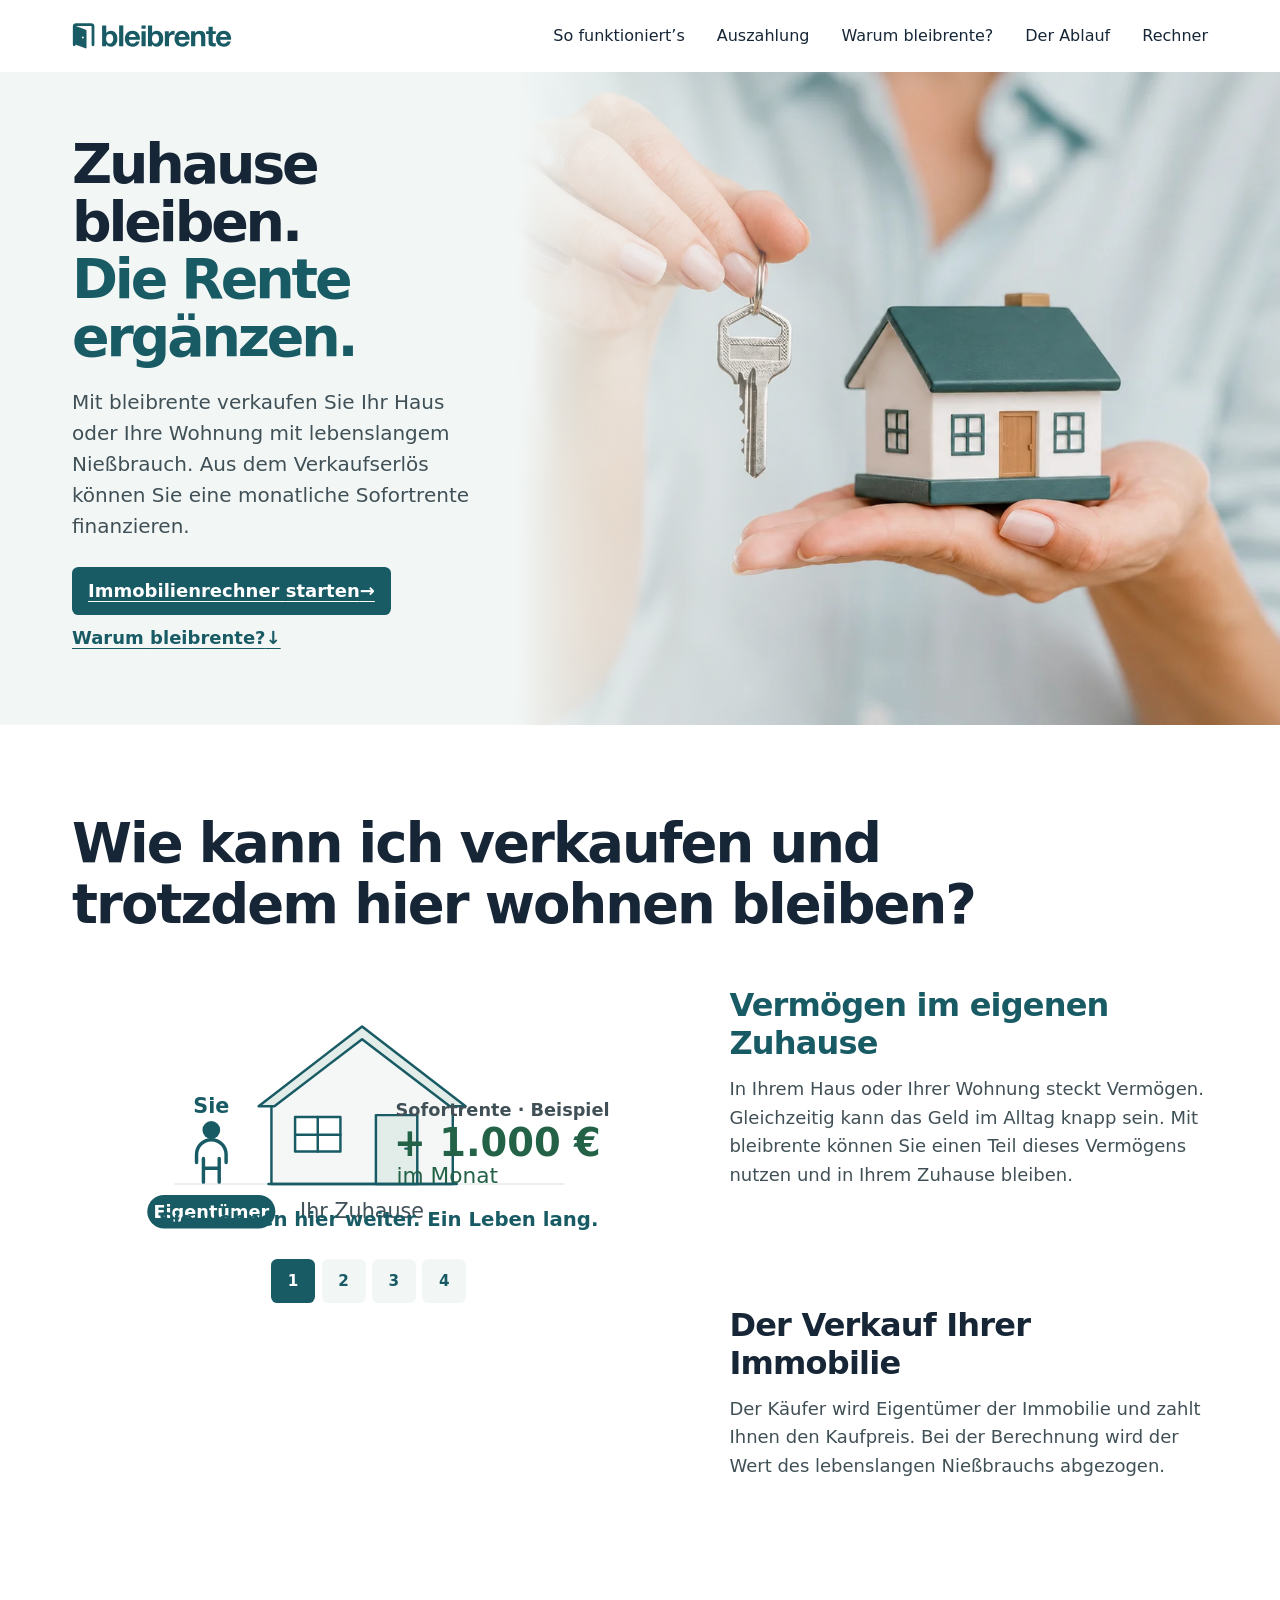
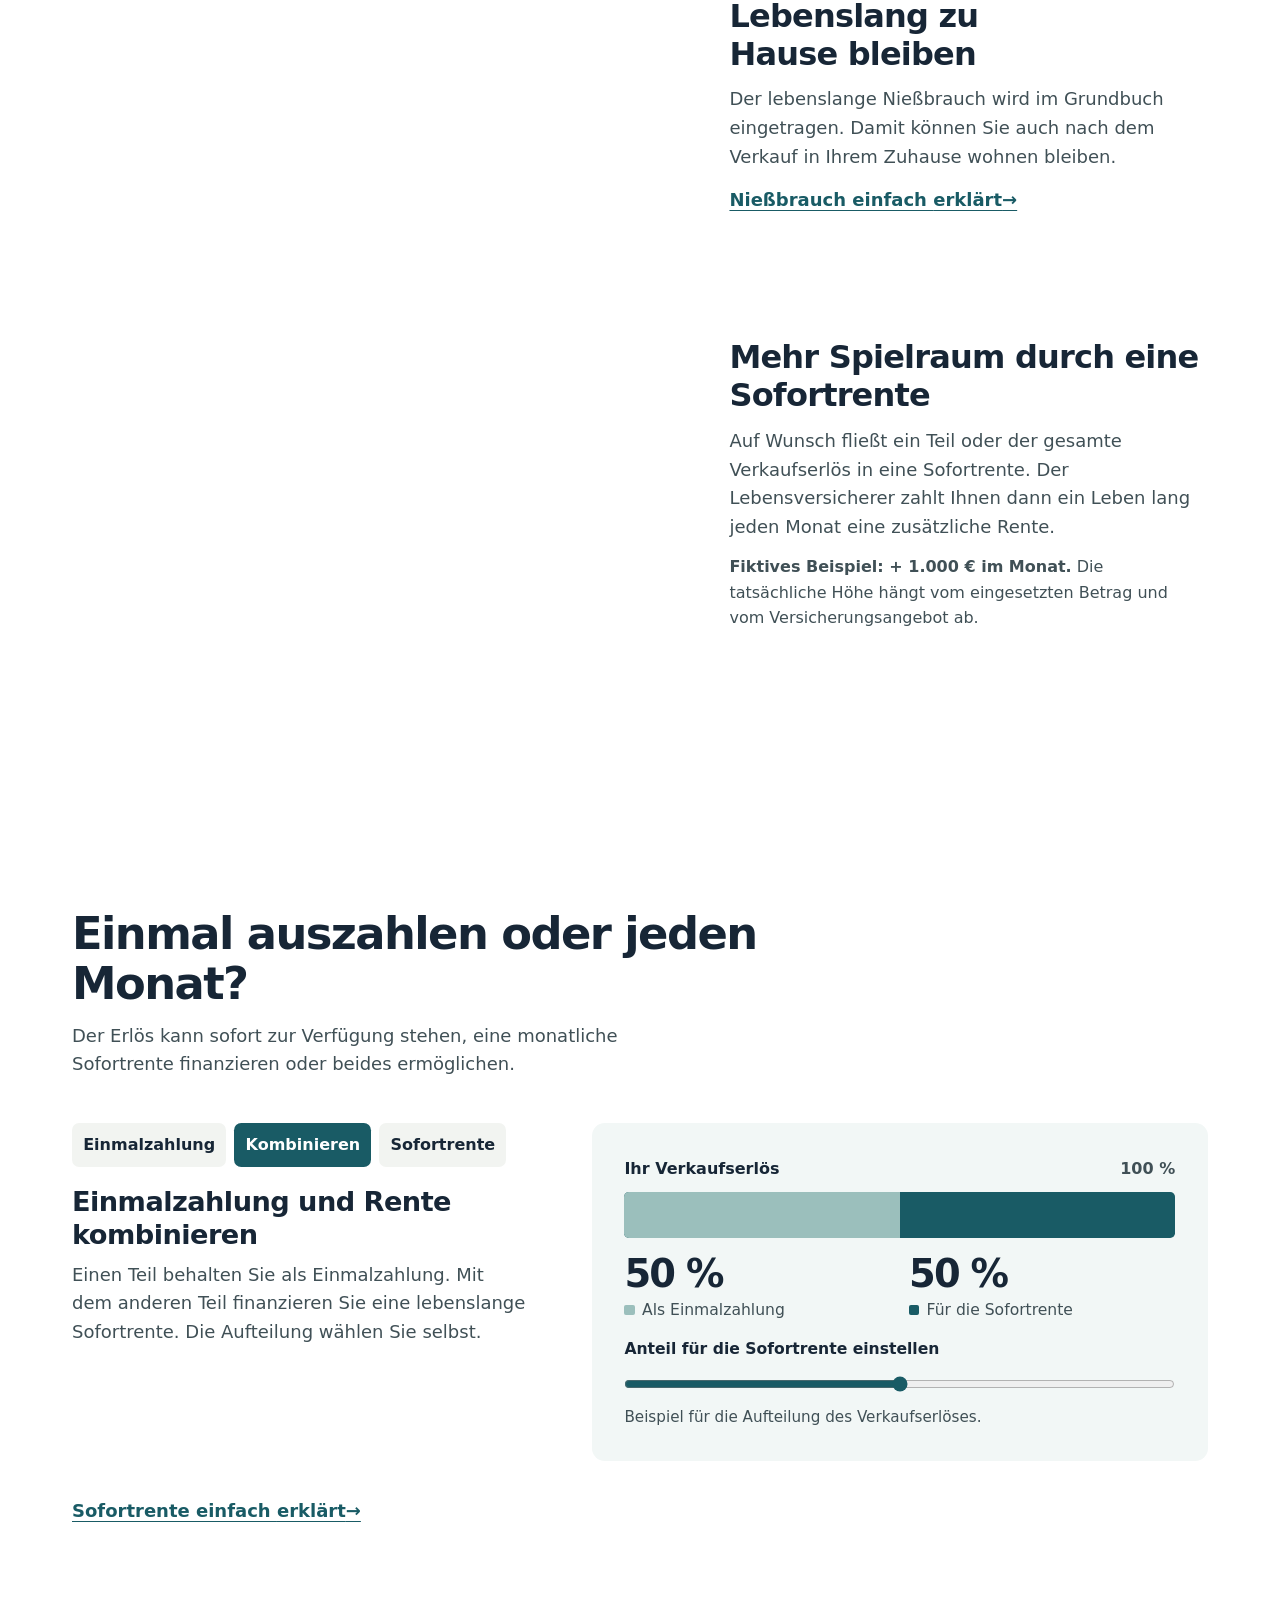
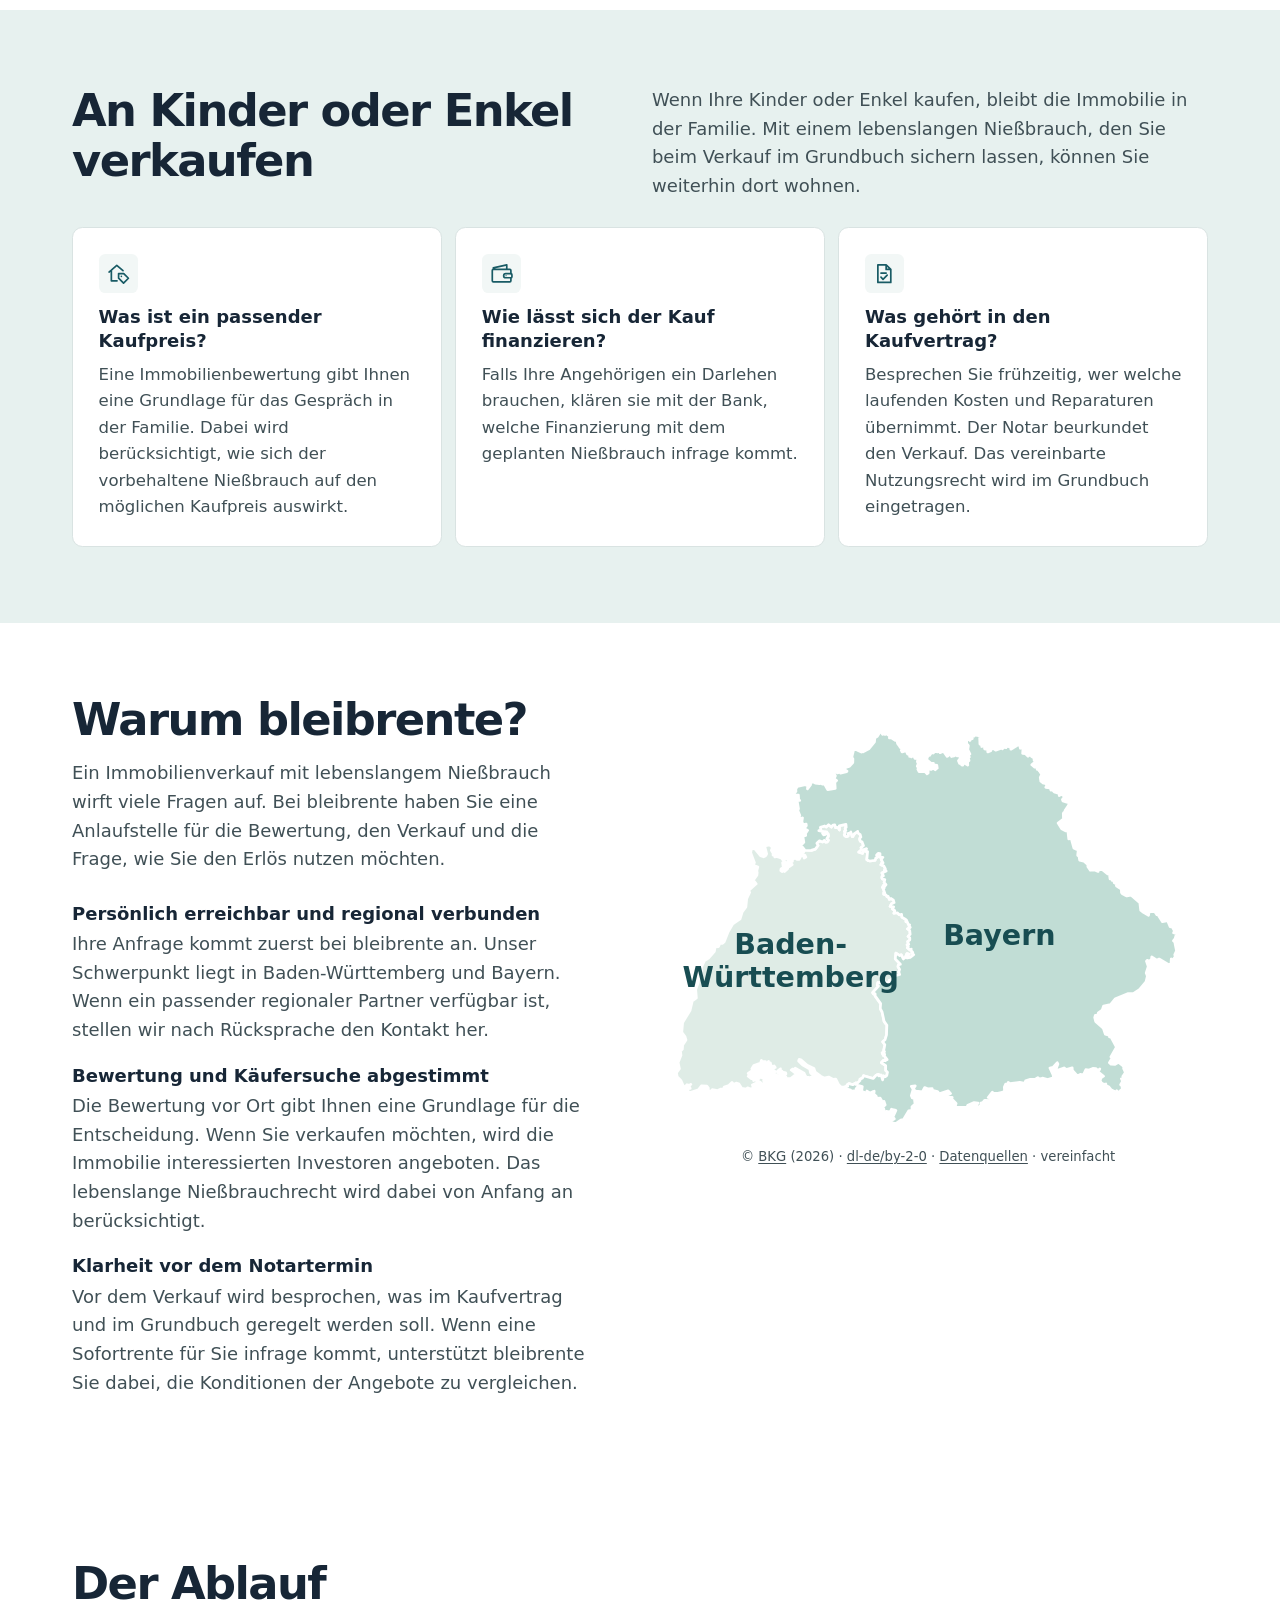
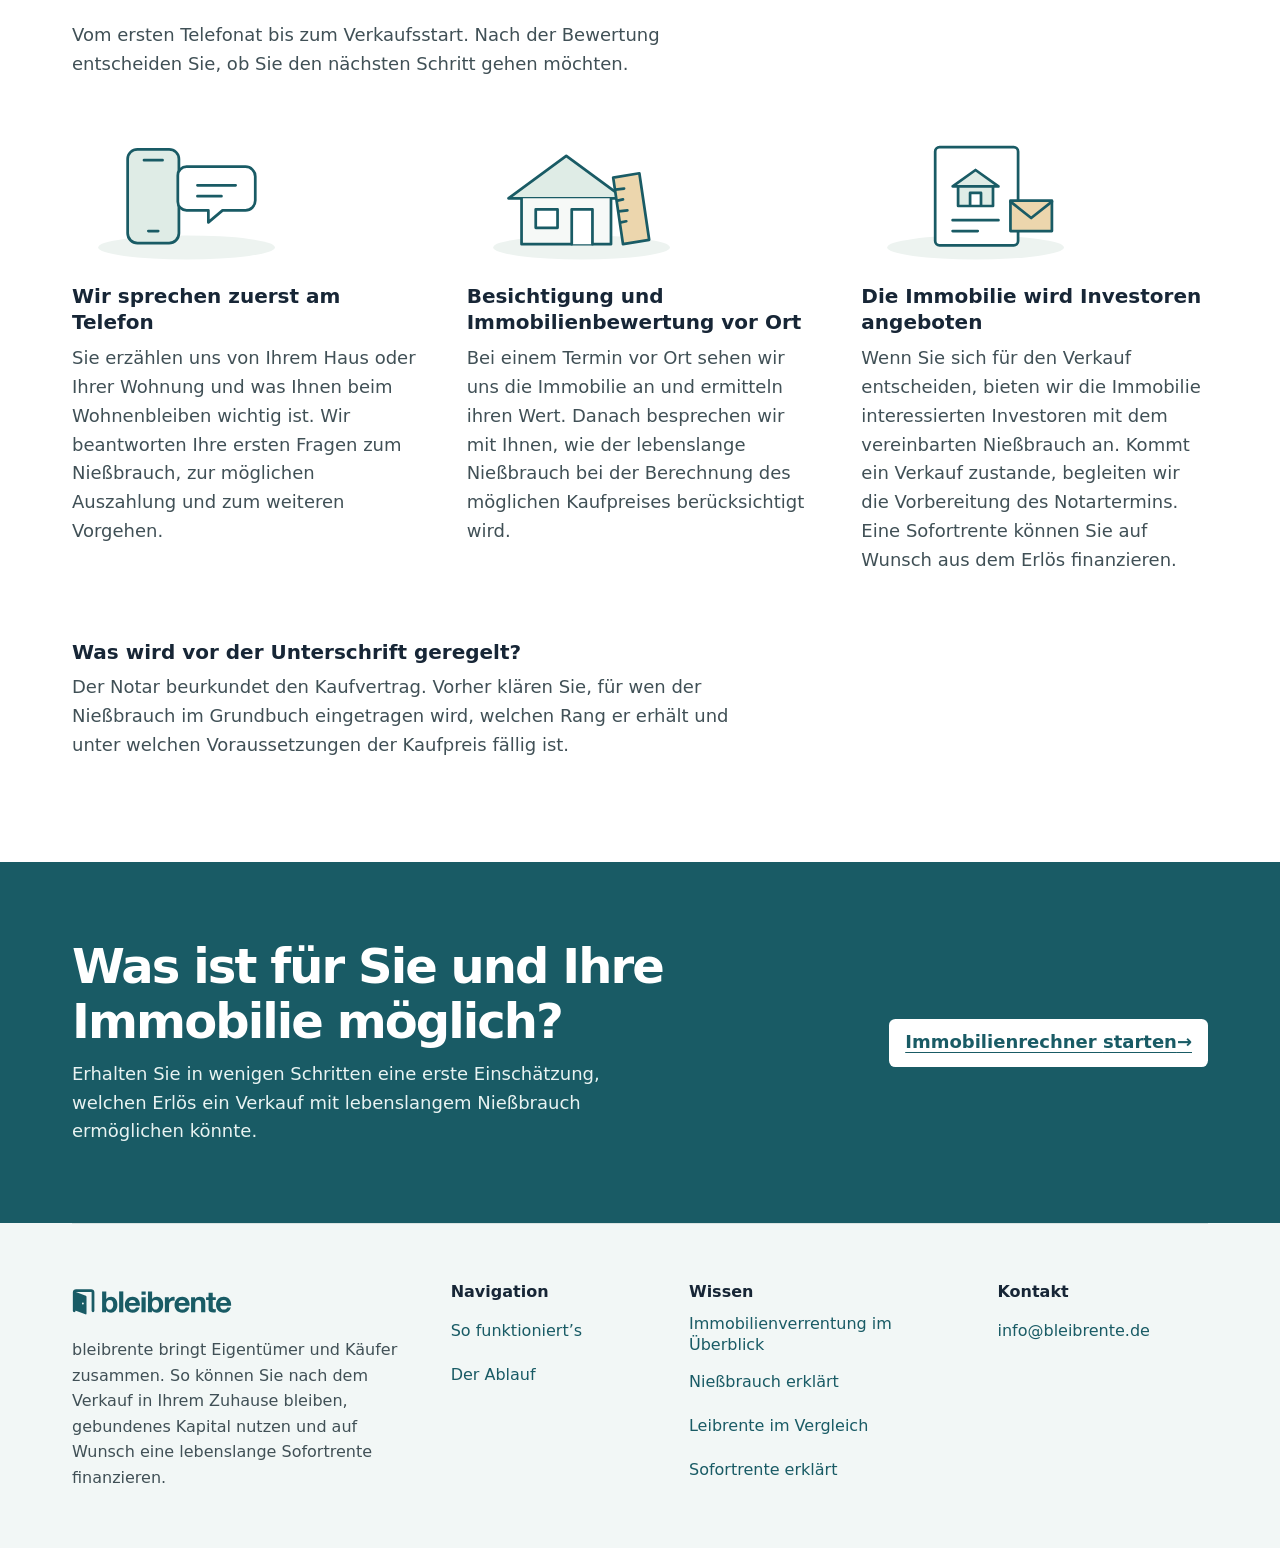
==== commit 208ffa42: "Verlängere die Scrollstrecke und unterstreiche Pfeillinks durchgehend" ====
--- a/index.html
+++ b/index.html
@@ -227,7 +227,6 @@
     .hero-link {
       display: inline-flex;
       align-items: center;
-      gap: .65rem;
       min-height: 48px;
       margin-top: 1.6rem;
       padding: .55rem 1rem;
@@ -243,8 +242,6 @@
     .hero-link:focus-visible { outline: 2px solid var(--teal); outline-offset: 4px; }
     .hero-actions { display: flex; flex-wrap: wrap; align-items: center; gap: .1rem 1rem; margin-top: 1.6rem; }
     .hero-actions .hero-link, .hero-actions .text-link { margin: 0; }
-    .hero-actions .text-link { text-decoration: none; }
-    .hero-actions .text-link > span { text-decoration: underline; text-decoration-skip-ink: none; }
 
     .explanation {
       --step-scroll-offset: calc(var(--header-height) + 8.5rem);
@@ -272,18 +269,16 @@
     .step { scroll-margin-top: var(--step-scroll-offset); }
     .step p { margin-top: .75rem; max-width: 45ch; color: var(--body); }
     .step .example { font-size: 1rem; }
-    .step + .step { margin-top: clamp(2.25rem, 4vw, 3.5rem); }
+    .step + .step { margin-top: clamp(4.5rem, 13svh, 8rem); }
     .step.is-current h3 { color: var(--teal); }
 
     .text-link {
       color: var(--teal);
       font-weight: 650;
-      text-decoration: underline;
-      text-underline-offset: .22em;
+      text-decoration: none;
       display: inline-flex;
       min-height: 44px;
       align-items: center;
-      gap: .45em;
       margin-top: .4rem;
     }
 
@@ -542,6 +537,8 @@
       gap: clamp(2rem, 5vw, 4.5rem);
       margin-top: clamp(1.5rem, 4vw, 3.5rem);
     }
+
+    .steps { padding-bottom: clamp(4.75rem, 13svh, 7.5rem); }
 
     .sequence-visual {
       position: sticky;
@@ -747,8 +744,8 @@
           <h1>Zuhause bleiben. <span>Die Rente ergänzen.</span></h1>
           <p>Mit bleibrente verkaufen Sie Ihr Haus oder Ihre Wohnung mit lebenslangem Nießbrauch. Aus dem Verkaufserlös können Sie eine monatliche Sofortrente finanzieren.</p>
           <div class="hero-actions">
-            <a class="hero-link" href="immobilienrechner.html" data-open-rechner>Immobilienrechner starten <span aria-hidden="true">→</span></a>
-            <a class="text-link" href="#warum-bleibrente"><span>Warum bleibrente?&nbsp;<span aria-hidden="true">↓</span></span></a>
+            <a class="hero-link" href="immobilienrechner.html" data-open-rechner><span class="link-label">Immobilienrechner <span class="link-ending">starten<span aria-hidden="true">→</span></span></span></a>
+            <a class="text-link" href="#warum-bleibrente"><span class="link-label">Warum <span class="link-ending">bleibrente?<span aria-hidden="true">↓</span></span></span></a>
           </div>
         </div>
         <div class="hero-media">
@@ -831,7 +828,7 @@
           <article class="step" id="erklaerschritt-3">
             <h3>Lebenslang zu Hause bleiben</h3>
             <p>Der lebenslange Nießbrauch wird im Grundbuch eingetragen. Damit können Sie auch nach dem Verkauf in Ihrem Zuhause wohnen bleiben.</p>
-            <a class="text-link" href="niessbrauch.html">Nießbrauch einfach erklärt <span aria-hidden="true">→</span></a>
+            <a class="text-link" href="niessbrauch.html"><span class="link-label">Nießbrauch einfach <span class="link-ending">erklärt<span aria-hidden="true">→</span></span></span></a>
           </article>
 
           <article class="step" id="erklaerschritt-4">
@@ -915,7 +912,7 @@
       </div>
 
       <nav class="payout-links" aria-label="Weiterführende Informationen zur Auszahlung">
-        <a class="text-link" href="sofortrente.html">Sofortrente einfach erklärt <span aria-hidden="true">→</span></a>
+        <a class="text-link" href="sofortrente.html"><span class="link-label">Sofortrente einfach <span class="link-ending">erklärt<span aria-hidden="true">→</span></span></span></a>
       </nav>
     </section>
 
@@ -1062,7 +1059,7 @@
           <h2 id="contact-title">Was ist für Sie und Ihre Immobilie möglich?</h2>
           <p>Erhalten Sie in wenigen Schritten eine erste Einschätzung, welchen Erlös ein Verkauf mit lebenslangem Nießbrauch ermöglichen könnte.</p>
         </div>
-        <a class="calculator-cta" href="immobilienrechner.html" data-open-rechner>Immobilienrechner starten <span aria-hidden="true">→</span></a>
+        <a class="calculator-cta" href="immobilienrechner.html" data-open-rechner><span class="link-label">Immobilienrechner <span class="link-ending">starten<span aria-hidden="true">→</span></span></span></a>
       </div>
     </section>
   </main>
@@ -1217,7 +1214,7 @@
 
     function syncSequence() {
       sequenceFrame = 0;
-      const readingLine = parseFloat(getComputedStyle(sequenceSteps[0]).scrollMarginTop) + 40;
+      const readingLine = parseFloat(getComputedStyle(sequenceSteps[0]).scrollMarginTop) + 14;
       let index = 0;
       for (const [stepIndex, step] of sequenceSteps.entries()) {
         if (step.getBoundingClientRect().top > readingLine) break;
--- a/bleibrente-site.css
+++ b/bleibrente-site.css
@@ -64,6 +64,14 @@
 .footer-group a:hover { text-decoration: underline; }
 :is(.brand, .footer-group a, .calculator-cta):focus-visible { outline: 2px solid var(--teal); outline-offset: 4px; }
 
+.link-label {
+  text-decoration: underline;
+  text-decoration-skip-ink: none;
+  text-underline-offset: .22em;
+}
+
+.link-ending { white-space: nowrap; }
+
 .contact-section {
   background: var(--teal);
   color: #fff;
@@ -91,7 +99,6 @@
   display: inline-flex;
   justify-self: start;
   align-items: center;
-  gap: .65rem;
   min-height: 48px;
   padding: .55rem 1rem;
   border-radius: .4rem;
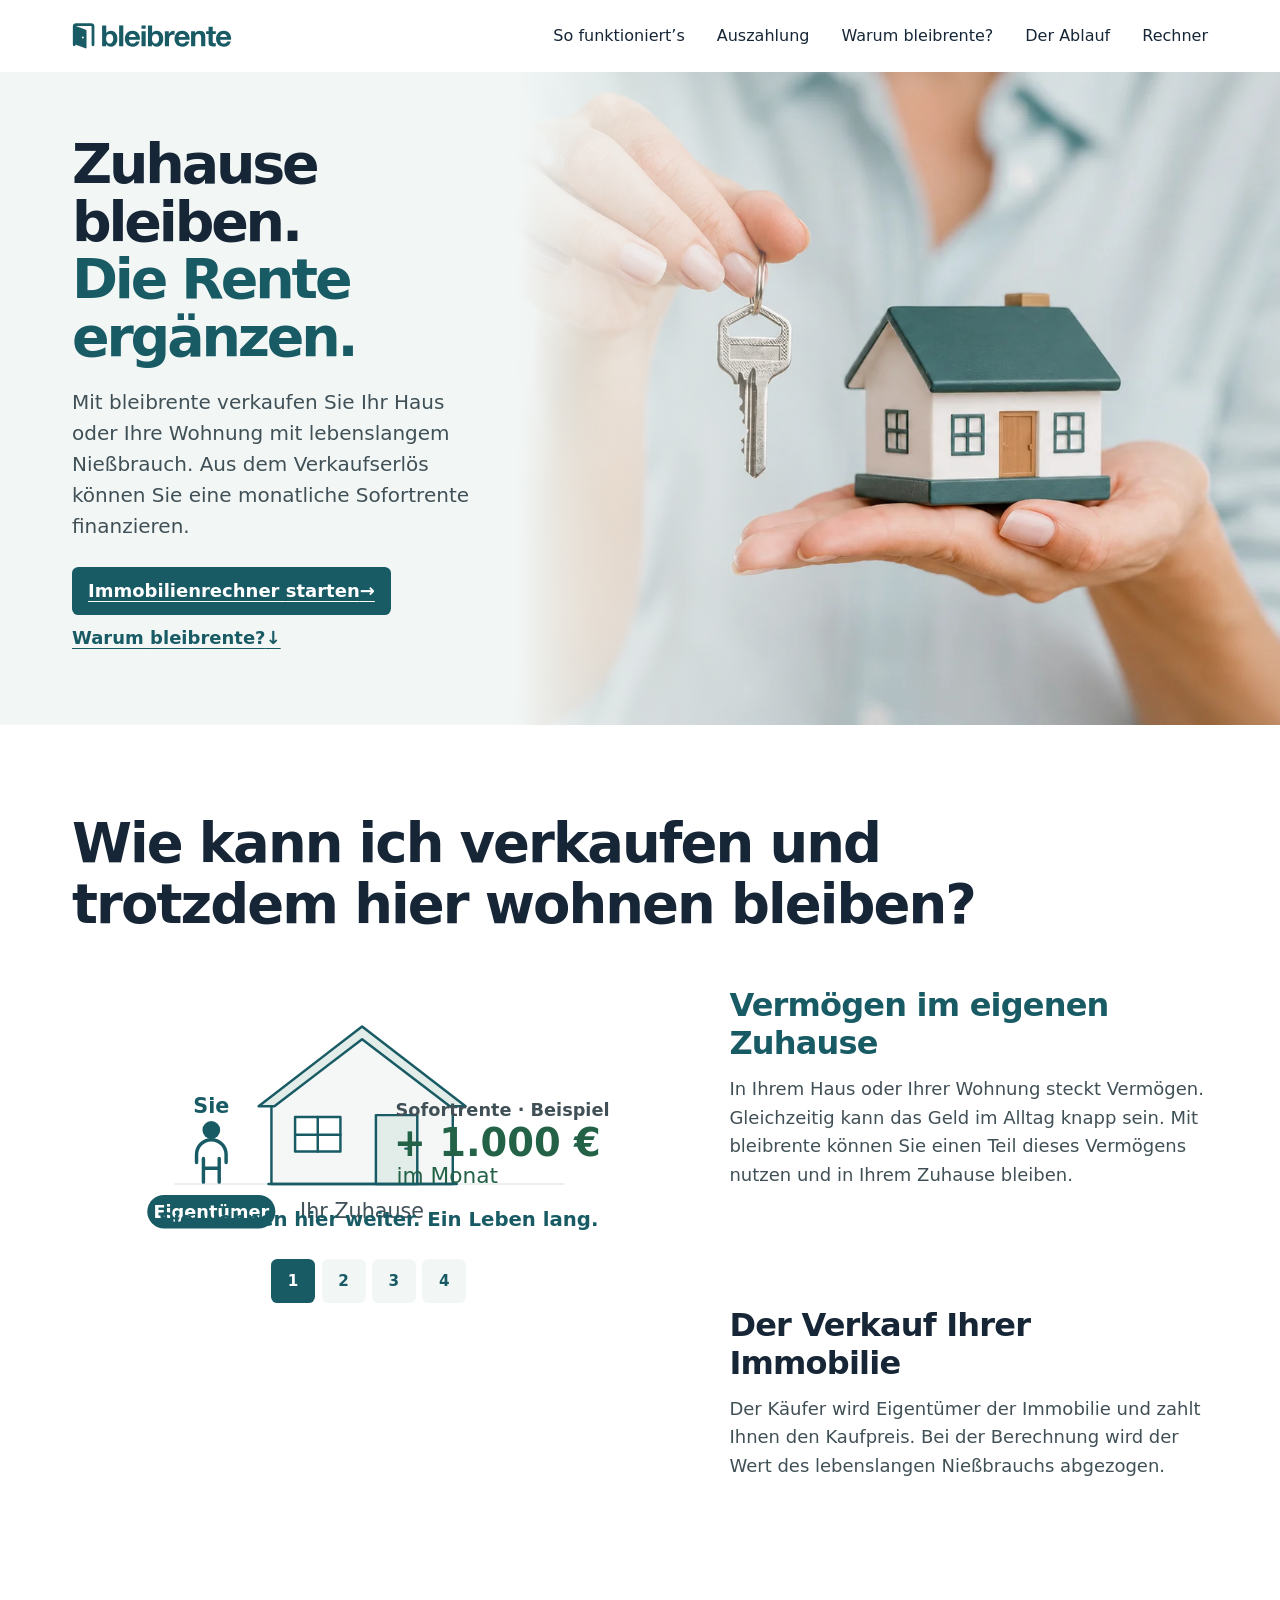
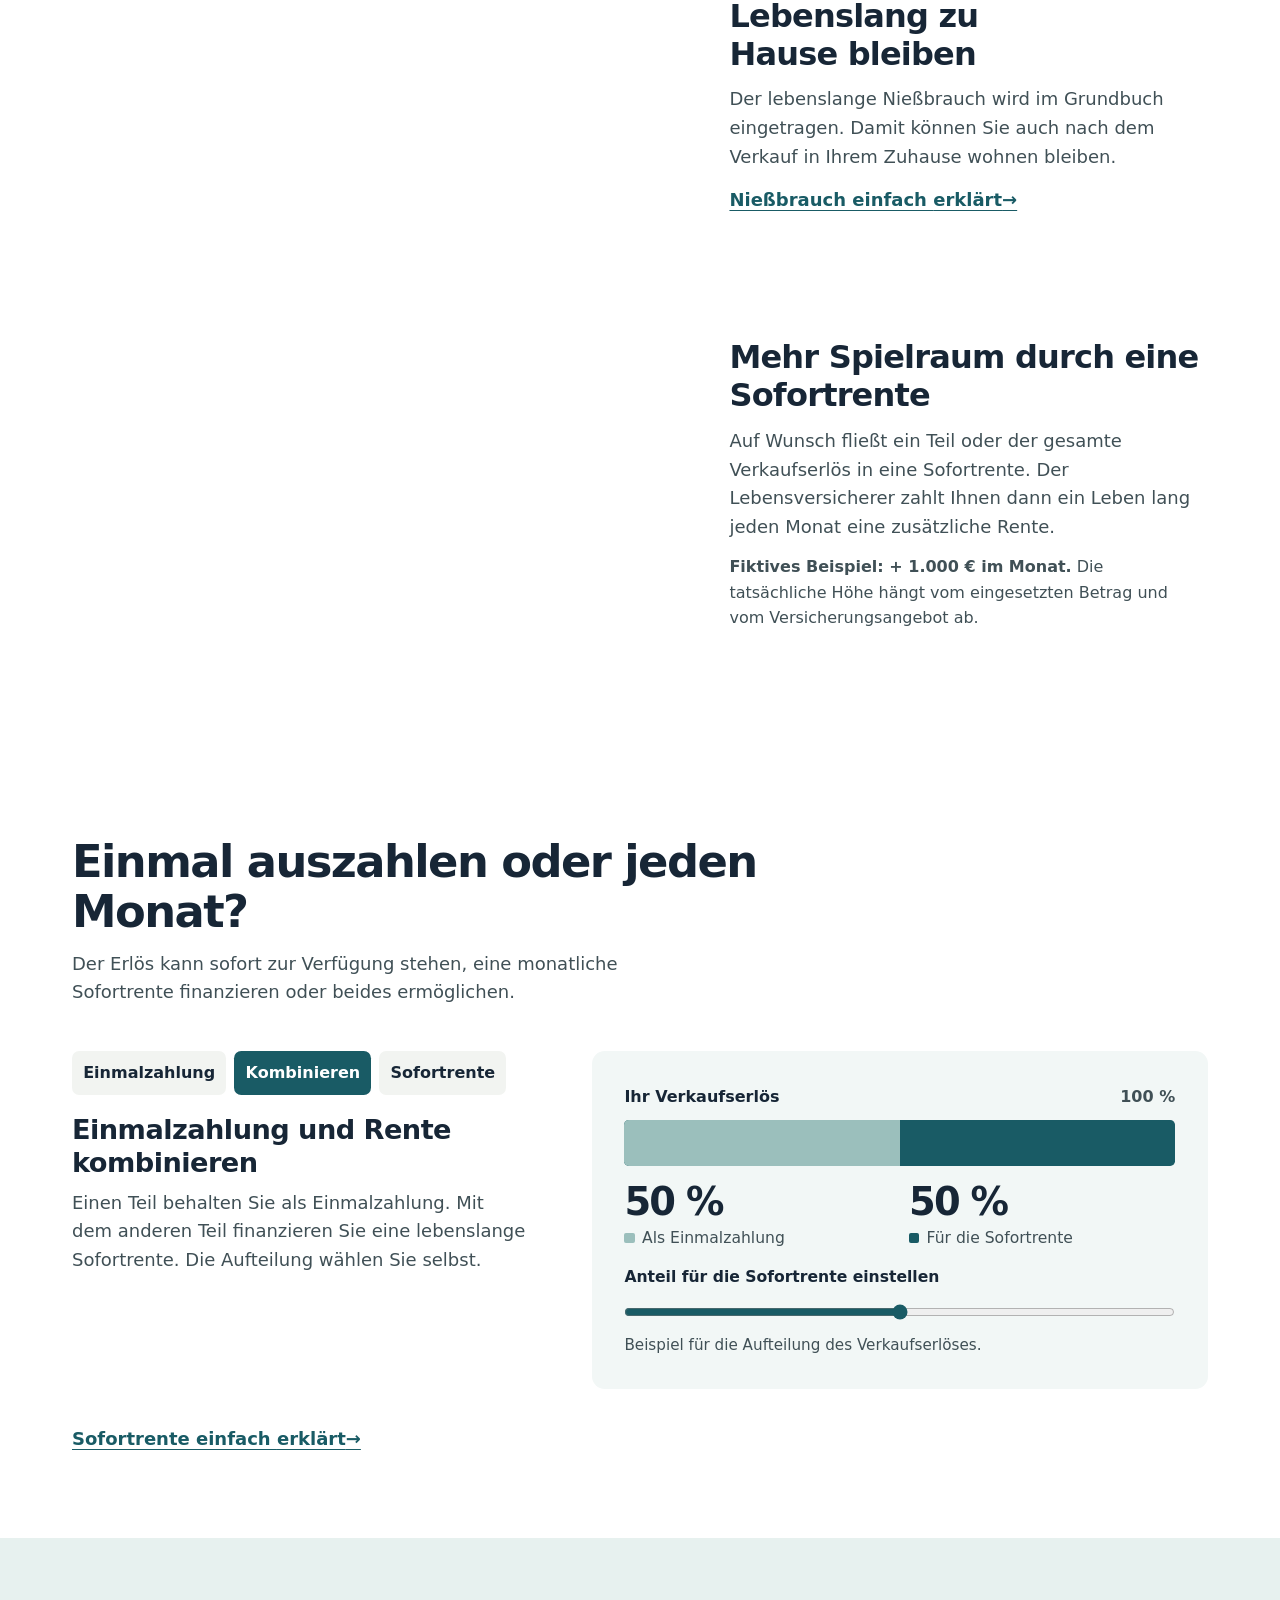
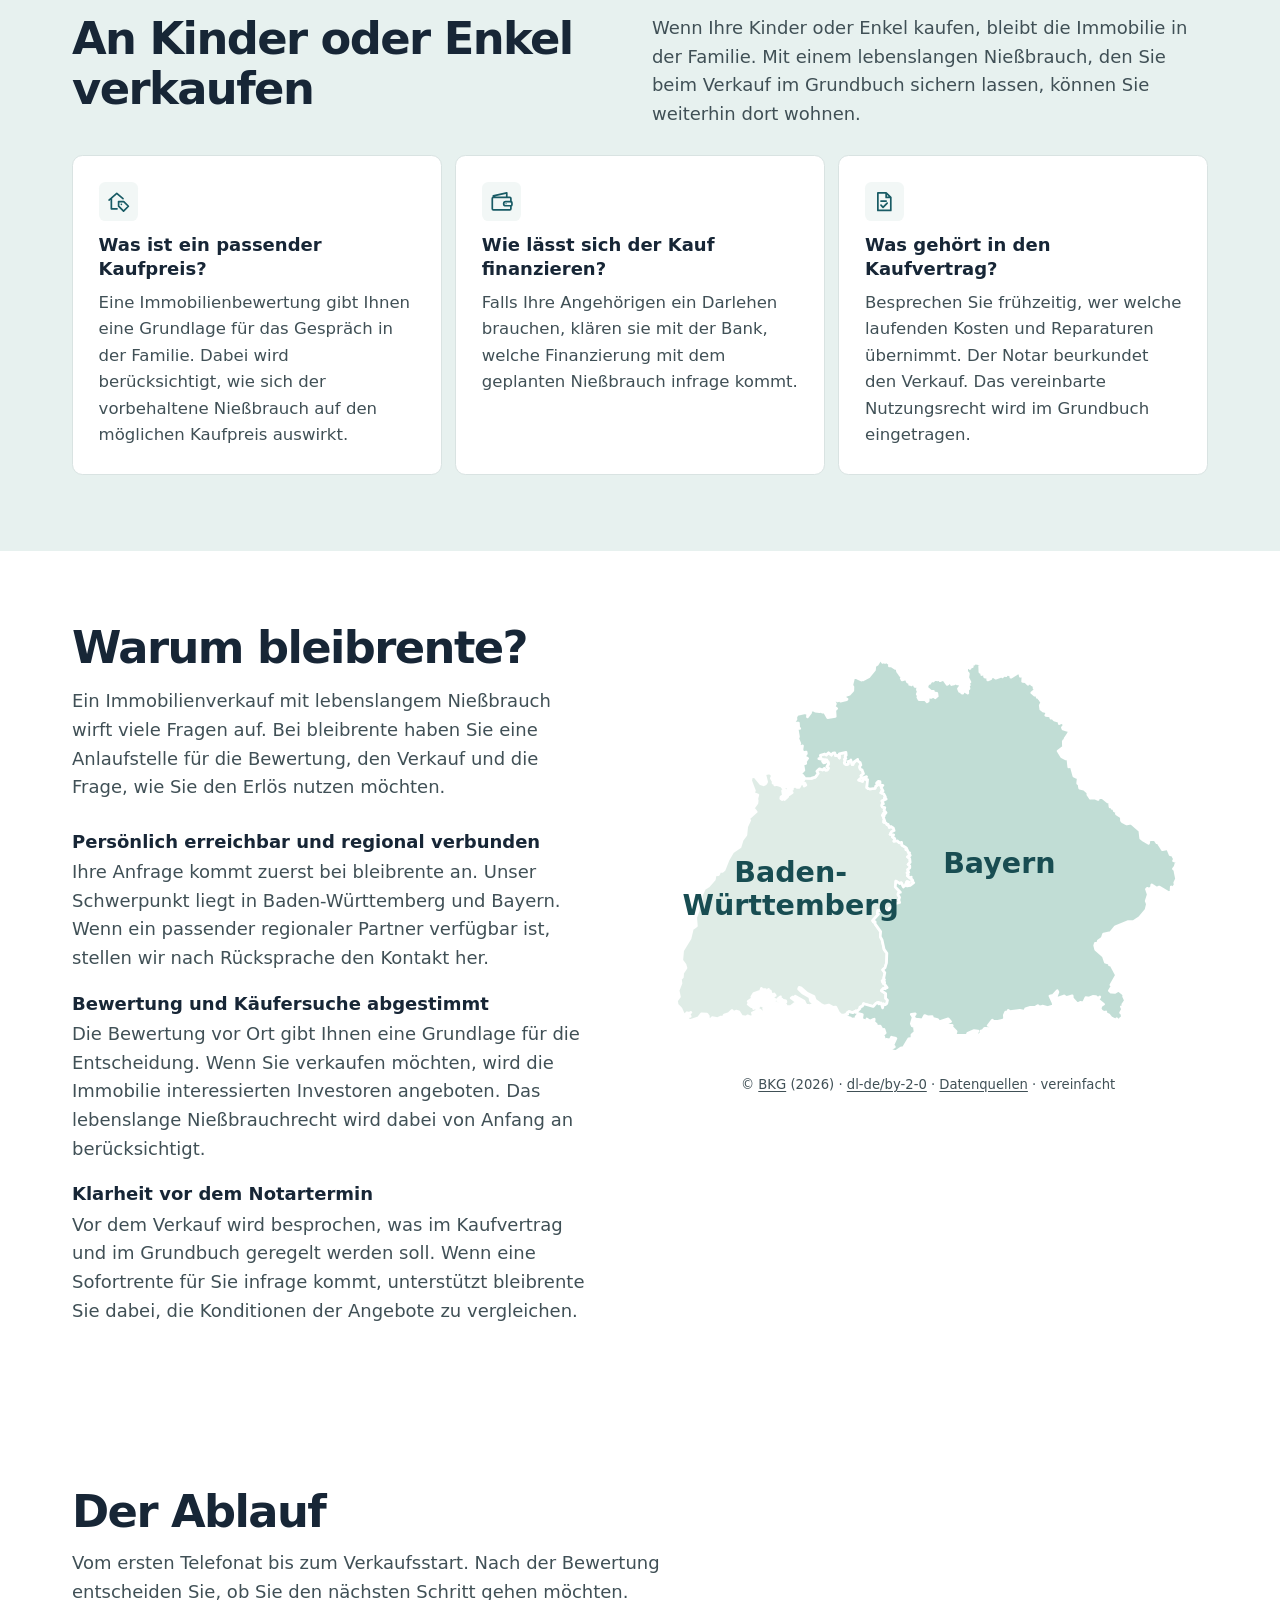
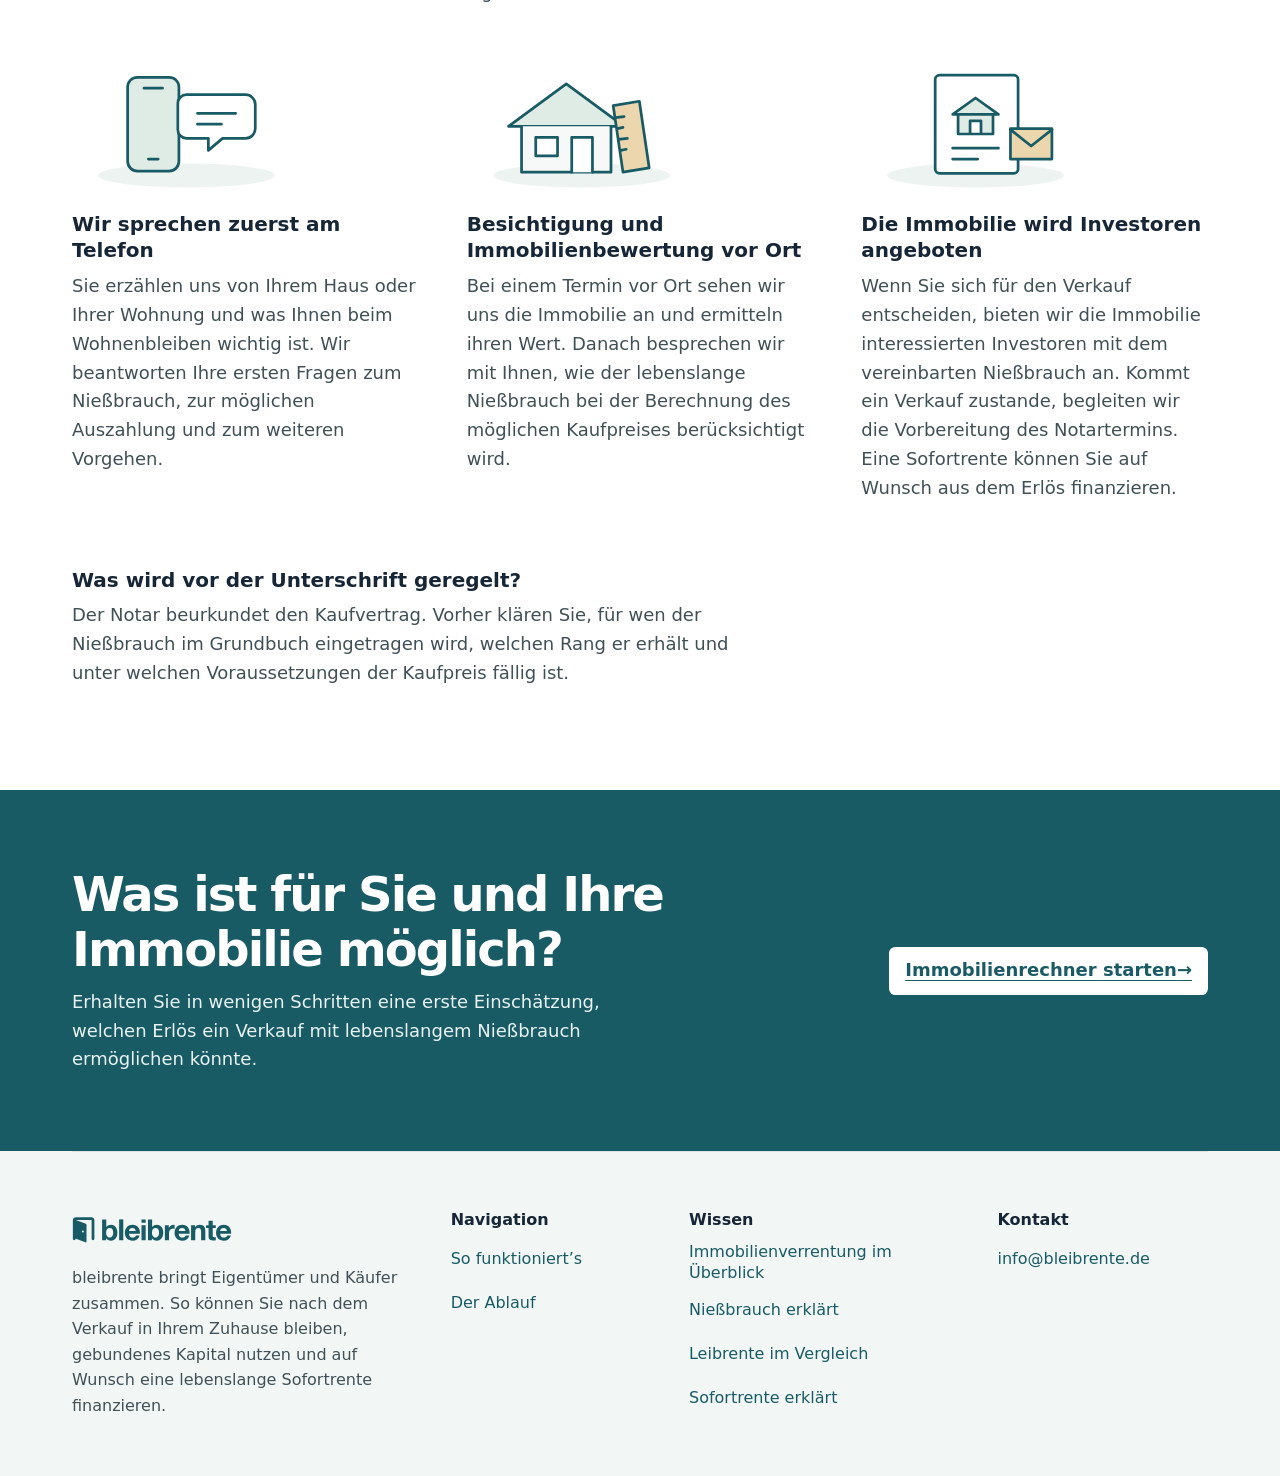
==== commit 217dfbb4: "Scrolle Illustration und Text gemeinsam aus Schritt vier" ====
--- a/index.html
+++ b/index.html
@@ -247,6 +247,7 @@
       --step-scroll-offset: calc(var(--header-height) + 8.5rem);
       margin-top: clamp(3.25rem, 7vw, 6rem);
       margin-bottom: 4.5rem;
+      padding-bottom: clamp(1.5rem, 5svh, 3rem);
       scroll-margin-top: calc(var(--header-height) + 1rem);
     }
 
@@ -538,11 +539,10 @@
       margin-top: clamp(1.5rem, 4vw, 3.5rem);
     }
 
-    .steps { padding-bottom: clamp(4.75rem, 13svh, 7.5rem); }
-
     .sequence-visual {
+      --sequence-top: calc(var(--header-height) + 2rem);
       position: sticky;
-      top: calc(var(--header-height) + 2rem);
+      top: calc(var(--sequence-top) + var(--sequence-exit, 0px));
       align-self: start;
       background: #fff;
     }
@@ -624,7 +624,7 @@
 
       .explanation-title { font-size: clamp(1.7rem, 5.4vw, 2.4rem); }
       .explanation-flow { grid-template-columns: minmax(0, 1fr); gap: 1.15rem; }
-      .sequence-visual { top: var(--header-height); z-index: 1; padding-block: .25rem .75rem; }
+      .sequence-visual { --sequence-top: var(--header-height); z-index: 1; padding-block: .25rem .75rem; }
       .sequence-visual .illustration { height: var(--diagram-height); }
       .sequence-visual .ownership-badge text { font-size: 20px; }
       .step p { font-size: 1rem; }
@@ -1210,15 +1210,24 @@
     const sequenceVisual = document.querySelector('.sequence-visual');
     const sequenceSteps = [...document.querySelectorAll('.explanation .step')];
     const sequenceLinks = [...sequenceVisual.querySelectorAll('.step-nav a')];
+    const finalStep = sequenceSteps.at(-1);
     let sequenceFrame = 0;
+    let sequenceExit = 0;
 
     function syncSequence() {
       sequenceFrame = 0;
-      const readingLine = parseFloat(getComputedStyle(sequenceSteps[0]).scrollMarginTop) + 14;
+      const stepOffset = parseFloat(getComputedStyle(finalStep).scrollMarginTop);
+      const exit = Math.max(-innerHeight, Math.min(0, finalStep.getBoundingClientRect().top - stepOffset));
+      const readingLine = stepOffset + 14;
       let index = 0;
       for (const [stepIndex, step] of sequenceSteps.entries()) {
         if (step.getBoundingClientRect().top > readingLine) break;
         index = stepIndex;
+      }
+
+      if (exit !== sequenceExit) {
+        sequenceVisual.style.setProperty('--sequence-exit', `${exit}px`);
+        sequenceExit = exit;
       }
 
       if (sequenceVisual.dataset.scene === String(index)) return;
